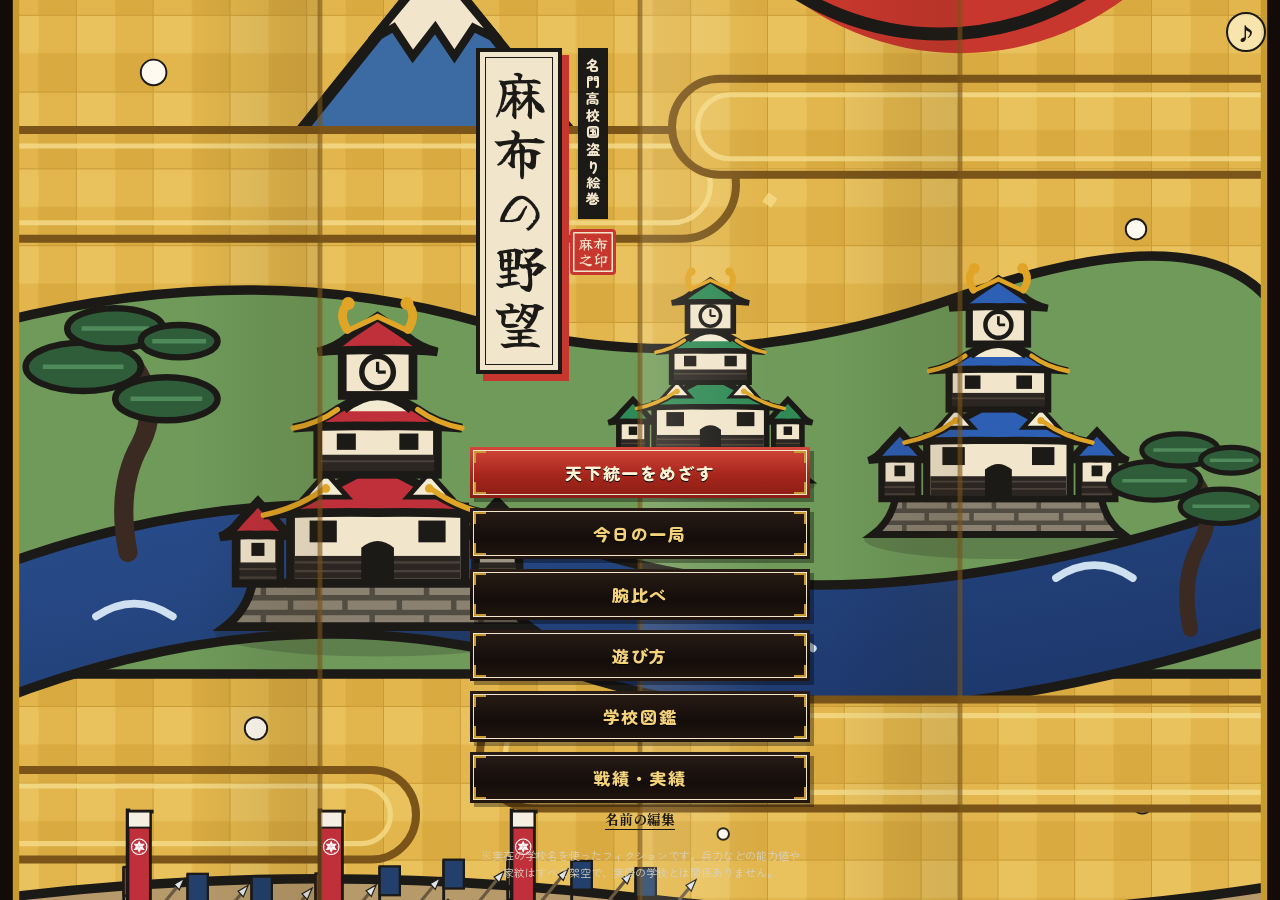
==== index.html @ 8805a3cb "城を選んだときの札を豪華に：季節の空の下に持ち主の色の天守・町並み・建てた施設・家の旗の絵、本拠・孤立・伏兵・動揺・包囲の印。兵力・防御・経済に目盛りの帯（v134） Co-Authored-By: " ====
<!DOCTYPE html>
<html lang="ja">
<head>
  <meta charset="UTF-8">
  <meta name="viewport" content="width=device-width, initial-scale=1, viewport-fit=cover, user-scalable=no">
  <title>麻布の野望</title>
  <meta name="description" content="麻布高校をはじめ、東京・全国・関西・東海・九州の名門高校を城に見立てた国盗りシミュレーション">
  <meta name="theme-color" content="#1c1a17">
  <meta property="og:title" content="麻布の野望 ― 名門高校国盗り絵巻">
  <meta property="og:description" content="東京から全国まで、名門高校を城に見立てた国盗りシミュレーション。錦絵風の武将たちと天下統一をめざす">
  <meta property="og:type" content="website">
  <meta property="og:url" content="https://ryoishiyama1-svg.github.io/azabu-no-yabou/">
  <meta property="og:image" content="https://ryoishiyama1-svg.github.io/azabu-no-yabou/icons/og.png">
  <meta name="twitter:card" content="summary_large_image">
  <meta name="apple-mobile-web-app-capable" content="yes">
  <meta name="mobile-web-app-capable" content="yes">
  <meta name="apple-mobile-web-app-status-bar-style" content="black-translucent">
  <meta name="apple-mobile-web-app-title" content="麻布の野望">
  <link rel="manifest" href="manifest.json">
  <link rel="icon" href="icons/icon-192.png" type="image/png">
  <link rel="apple-touch-icon" href="icons/icon-180.png">
  <link rel="preconnect" href="https://fonts.googleapis.com">
  <link rel="preconnect" href="https://fonts.gstatic.com" crossorigin>
  <link rel="stylesheet" href="https://fonts.googleapis.com/css2?family=Yuji+Boku&family=Yuji+Syuku&family=Zen+Maru+Gothic:wght@500;700;900&family=Shippori+Mincho+B1:wght@600;800&display=swap">
  <link rel="stylesheet" href="style.css?v=134">
</head>
<body>
  <!-- 読み込み中：筆文字が揃うまで、落款と「絵巻を広げています」 -->
  <div id="loader" class="loader" aria-live="polite"><div class="ld-seal">麻布<br>之印</div><p class="ld-text">絵巻を広げています</p><div class="ld-roll"><i></i></div></div>
  <!-- 武将の絵で使う柄（js/ukiyo.js）。家の色の亀甲柄は #ukiyo-defs に自動で足される -->
  <svg width="0" height="0" style="position:absolute" aria-hidden="true">
    <defs id="ukiyo-defs">
      <linearGradient id="bokashi" x1="0" y1="0" x2="0" y2="1">
        <stop offset="0" stop-color="#22406b"/><stop offset="0.55" stop-color="#22406b" stop-opacity="0.35"/><stop offset="1" stop-color="#22406b" stop-opacity="0"/>
      </linearGradient>
      <pattern id="seigaiha" width="30" height="15" patternUnits="userSpaceOnUse">
        <rect width="30" height="15" fill="#2d5288"/>
        <g fill="none" stroke="#f1e6cc" stroke-width="1.6"><circle cx="15" cy="15" r="13"/><circle cx="15" cy="15" r="8"/><circle cx="15" cy="15" r="3"/><circle cx="0" cy="7.5" r="13"/><circle cx="30" cy="7.5" r="13"/></g>
      </pattern>
      <pattern id="asanoha" width="40" height="46" patternUnits="userSpaceOnUse">
        <rect width="40" height="46" fill="#f3d5d6"/>
        <g stroke="#e9a3a8" stroke-width="1.4" fill="none"><path d="M20,0 L20,46 M0,11.5 L40,34.5 M40,11.5 L0,34.5 M20,23 L0,0 M20,23 L40,0 M20,23 L0,46 M20,23 L40,46"/></g>
      </pattern>
      <pattern id="ichimatsu" width="24" height="24" patternUnits="userSpaceOnUse">
        <rect width="24" height="24" fill="#d8e0c8"/><rect width="12" height="12" fill="#b8c9a4"/><rect x="12" y="12" width="12" height="12" fill="#b8c9a4"/>
      </pattern>
    </defs>
  </svg>
  <!-- タイトル -->
  <section id="title" class="screen">
    <div id="title-art"></div>
    <div class="petals" id="title-petals"></div>
    <button class="title-sound" id="title-sound" aria-label="音楽"></button>
    <div class="title-inner">
      <div class="title-crest" id="title-crest"></div>
      <div class="title-head">
        <h1 class="title-tanzaku">麻布の野望</h1>
        <div class="title-side">
          <p class="tagline">名門高校国盗り絵巻</p>
          <div class="seal">麻布<br>之印</div>
        </div>
      </div>
      <div class="title-buttons">
        <button class="btn fuda" id="btn-resume" hidden>つづきから</button>
        <button class="btn fuda red" id="btn-new">天下統一をめざす</button>
        <button class="btn fuda" id="btn-daily">今日の一局</button>
        <button class="btn fuda" id="btn-ude">腕比べ</button>
        <button class="btn fuda" id="btn-help">遊び方</button>
        <button class="btn fuda" id="btn-zukan">学校図鑑</button>
        <button class="btn fuda" id="btn-records">戦績・実績</button>
        <button class="title-sub" id="btn-names">名前の編集</button>
      </div>
      <p class="disclaimer">※実在の学校名を使ったフィクションです。兵力などの能力値や家紋はすべて架空で、実際の学校とは関係ありません。</p>
    </div>
  </section>

  <!-- ゲーム画面 -->
  <section id="game" class="screen" hidden>
    <header class="hud">
      <span id="hud-crest"></span>
      <div class="hud-date" id="hud-date"></div>
      <div class="hud-item"><span class="l">金</span><b id="hud-gold"></b></div>
      <div class="hud-item"><span class="l">城</span><b id="hud-castles"></b></div>
      <button class="icon" id="btn-sound" aria-label="効果音"></button>
      <button class="icon" id="btn-menu" aria-label="メニュー">☰</button>
    </header>

    <div class="map-area">
      <div id="mapwrap">
        <svg id="map" xmlns="http://www.w3.org/2000/svg"></svg>
      </div>
      <div class="map-sky" id="map-sky" aria-hidden="true"><i class="sky-tint"></i><i class="sky-wx"></i><i class="sky-wx2"></i><i class="sky-ink"></i><svg class="kinun top" viewBox="0 0 400 44" preserveAspectRatio="none"><defs><pattern id="kinpaku-sky" width="10" height="10" patternUnits="userSpaceOnUse"><rect width="10" height="10" fill="#e3b94e"/><rect width="5" height="5" fill="#ecc660"/><rect x="5" y="5" width="5" height="5" fill="#d9ad3f"/></pattern></defs><path d="M0,0 H400 V22 Q388,40 370,30 Q356,44 336,32 Q318,42 300,28 Q284,38 266,26 Q250,40 228,30 Q210,42 190,28 Q172,38 152,26 Q136,42 116,30 Q98,40 80,28 Q62,40 44,30 Q26,42 12,30 Q4,26 0,30Z" fill="url(#kinpaku-sky)" stroke="#5a3a10" stroke-width="1.5"/></svg><svg class="kinun bottom" viewBox="0 0 400 44" preserveAspectRatio="none"><path d="M0,44 H400 V20 Q386,4 368,14 Q352,2 334,14 Q316,4 298,16 Q280,6 262,18 Q246,4 226,14 Q208,2 190,16 Q172,6 152,18 Q134,4 116,14 Q98,4 80,16 Q62,4 44,14 Q26,2 12,14 Q4,18 0,14Z" fill="url(#kinpaku-sky)" stroke="#5a3a10" stroke-width="1.5"/></svg></div>
      <div class="petals" id="map-petals"></div>
      <div class="zoom">
        <button id="zoom-in" aria-label="拡大">＋</button>
        <button id="zoom-out" aria-label="縮小">－</button>
        <button id="zoom-home" aria-label="麻布へ">麻</button>
      </div>
      <div id="mode-banner" hidden></div>
      <div id="coach" hidden></div>
      <div id="toast" hidden></div>
    </div>

    <footer id="panel"></footer>
  </section>

  <!-- 季節の変わり目 -->
  <div id="season" hidden>
    <div class="season-inner">
      <div class="season-year" id="season-year"></div>
      <div class="season-kanji" id="season-kanji"></div>
      <div class="season-word" id="season-word"></div>
    </div>
  </div>

  <!-- 合戦 -->
  <div id="battle" hidden></div>

  <!-- 実績の知らせ -->
  <div id="ach-toast" hidden></div>

  <!-- ダイアログ（巻物） -->
  <div id="modal" class="modal" hidden>
    <div class="sheet"><div class="sheet-body" id="modal-body"></div></div>
  </div>

  <!-- 確認（はい／いいえ） -->
  <div id="confirm" class="modal confirm" hidden>
    <div class="sheet"><div class="sheet-body" id="confirm-body"></div></div>
  </div>

  <script src="js/data.js?v=134"></script>
  <script src="js/game.js?v=134"></script>
  <script src="js/events.js?v=134"></script>
  <script src="js/history.js?v=134"></script>
  <script src="js/battle.js?v=134"></script>
  <script src="js/schemes.js?v=134"></script>
  <script src="js/diplo.js?v=134"></script>
  <script src="js/debate.js?v=134"></script>
  <script src="js/taishi.js?v=134"></script>
  <script src="js/scenario.js?v=134"></script>
  <script src="js/jinkei.js?v=134"></script>
  <script src="js/sekigahara.js?v=134"></script>
  <script src="js/talk.js?v=134"></script>
  <script src="js/story.js?v=134"></script>
  <script src="js/mission.js?v=134"></script>
  <script src="js/strategy.js?v=134"></script>
  <script src="js/vassal.js?v=134"></script>
  <script src="js/gakko.js?v=134"></script>
  <script src="js/variant.js?v=134"></script>
  <script src="js/cards.js?v=134"></script>
  <script src="js/growth.js?v=134"></script>
  <script src="js/policy.js?v=134"></script>
  <script src="js/records.js?v=134"></script>
  <script src="js/saves.js?v=134"></script>
  <script src="js/art.js?v=134"></script>
  <script src="js/ukiyo.js?v=134"></script>
  <script src="js/portrait.js?v=134"></script>
  <script src="js/sound.js?v=134"></script>
  <script src="js/share.js?v=134"></script>
  <script src="js/ui.js?v=134"></script>
  <script src="js/ude.js?v=134"></script>
  <script src="js/seki-ui.js?v=134"></script>
  <script src="js/daily.js?v=134"></script>
  <script src="js/lords.js?v=134"></script>
</body>
</html>
---- style.css ----
:root {
  /* 錦絵学園の色版（design/styleguide.html） */
  --ink: #1c1a17;      /* 墨 */
  --ink-2: #2a2622;
  --lacquer: #1c1a17;
  --paper: #f1e6cc;    /* 生成り */
  --paper-2: #e6d6b0;
  --text: #1c1a17;
  --muted: #6b5a44;
  --gold: #e0a526;     /* 山吹 */
  --gold-hi: #f3d27a;
  --gold-soft: #f1dfa8;
  --red: #c8372d;      /* 朱 */
  --red-hi: #d8504a;
  --ai: #22406b;       /* 藍 */
  --wakatake: #5d8a4a; /* 若竹 */
  --sakura: #e9a3a8;   /* 桜 */
  --line: #b9a67e;
  --wood: #6b4a2c;
  --wood-dark: #4a3220;
  --brush: "Yuji Boku", "Yuji Syuku", "Hiragino Mincho ProN", "Yu Mincho", serif;
  --mincho: "Shippori Mincho B1", "Hiragino Mincho ProN", "Yu Mincho", "YuMincho", serif;
  --gothic: "Zen Maru Gothic", -apple-system, BlinkMacSystemFont, "Hiragino Sans", "Yu Gothic UI", "Meiryo", sans-serif;

  /* 和紙の質感 */
  --washi: url("data:image/svg+xml,%3Csvg xmlns='http://www.w3.org/2000/svg' width='240' height='240'%3E%3Cfilter id='n'%3E%3CfeTurbulence type='fractalNoise' baseFrequency='.8' numOctaves='3' stitchTiles='stitch'/%3E%3CfeColorMatrix values='0 0 0 0 .42 0 0 0 0 .3 0 0 0 0 .12 0 0 0 .11 0'/%3E%3C/filter%3E%3Crect width='100%25' height='100%25' filter='url(%23n)'/%3E%3C/svg%3E");
  --fiber: url("data:image/svg+xml,%3Csvg xmlns='http://www.w3.org/2000/svg' width='300' height='300'%3E%3Cfilter id='f'%3E%3CfeTurbulence type='fractalNoise' baseFrequency='.012 .09' numOctaves='2' seed='4'/%3E%3CfeColorMatrix values='0 0 0 0 .5 0 0 0 0 .38 0 0 0 0 .18 0 0 0 .16 -.03'/%3E%3C/filter%3E%3Crect width='100%25' height='100%25' filter='url(%23f)'/%3E%3C/svg%3E");
  /* 青海波 */
  --seigaiha: url("data:image/svg+xml,%3Csvg xmlns='http://www.w3.org/2000/svg' width='48' height='24'%3E%3Cg fill='%231c1e2e' stroke='%23d4a93c' stroke-opacity='.16' stroke-width='1.2'%3E%3Cg id='w'%3E%3Ccircle r='22'/%3E%3Ccircle r='16'/%3E%3Ccircle r='10'/%3E%3Ccircle r='4'/%3E%3C/g%3E%3Cuse href='%23w' x='0' y='12'/%3E%3Cuse href='%23w' x='48' y='12'/%3E%3Cuse href='%23w' x='24' y='24'/%3E%3C/g%3E%3C/svg%3E");
}

* { box-sizing: border-box; }
html, body { height: 100%; }
body {
  margin: 0;
  background: var(--seigaiha) var(--ink);
  color: var(--text);
  font-family: var(--gothic);
  font-size: 15px;
  -webkit-text-size-adjust: 100%;
  -webkit-tap-highlight-color: transparent;
  -webkit-user-select: none;
  user-select: none;
  overscroll-behavior: none;
}
button { font: inherit; color: inherit; cursor: pointer; touch-action: manipulation; }
[hidden] { display: none !important; }
.screen { height: 100vh; height: 100dvh; }
.crest { display: inline-block; vertical-align: middle; flex: none; }

/* ---------- ボタン（版ずれの札） ----------
   墨の枠に、色の版を右下へ少しずらして刷ったように見せる。押すとずれが縮む。
   --plate：色の版 / --fl：枠の線（暗い画面の上では生成りにする） */
.btn {
  --plate: var(--ai); --fl: var(--ink);
  position: relative; isolation: isolate;
  display: block; width: 100%;
  padding: 13px 10px; margin-top: 10px;
  border: 0; border-radius: 0;
  font-family: var(--gothic);
  font-size: 17px; font-weight: 900; letter-spacing: 0.1em;
  color: var(--paper);
  background: transparent;
  text-shadow: none;
}
.btn::before { content: ''; position: absolute; inset: 0; z-index: -2; background: var(--plate); transform: translate(4px, 4px); transition: transform 0.08s; }
.btn::after { content: ''; position: absolute; inset: 0; z-index: -1; border: 2.5px solid var(--fl); }
.btn.red { --plate: var(--red); }
.btn.plain { --plate: var(--paper-2); color: var(--text); }
.btn:disabled { opacity: 0.35; filter: grayscale(0.6); }
.btn:active:not(:disabled)::before { transform: translate(1px, 1px); }
/* 暗い画面の上の札は、枠を生成りにする */
#battle .btn, .duel .btn, .hud .btn, .coach .btn, .title-buttons .btn { --fl: var(--paper); }

/* ---------- タイトル ---------- */
#title { position: relative; overflow: hidden; display: flex; align-items: stretch; justify-content: center; }
#title-art, #title-art svg { position: absolute; inset: 0; width: 100%; height: 100%; }
.title-castle { animation: float 6s ease-in-out infinite; }
@keyframes float { 50% { transform: translate(290px, 554px) scale(3.2); } }
.title-inner {
  position: relative; z-index: 2;
  width: 100%; max-width: 380px;
  padding: calc(env(safe-area-inset-top) + 48px) 20px calc(env(safe-area-inset-bottom) + 18px);
  display: flex; flex-direction: column; align-items: center;
  text-align: center;
}
/* 題箋（縦書きの題）・黒帯の副題・朱の落款 */
.title-crest { display: none; }
.title-head { align-self: flex-start; display: flex; align-items: flex-start; gap: 8px; margin-left: 6px; }
.title-tanzaku {
  writing-mode: vertical-rl; font-family: var(--brush); font-weight: 400;
  font-size: 54px; line-height: 1; letter-spacing: 0.06em;
  margin: 0; padding: 16px 12px; color: var(--ink);
  background: var(--paper); border: 4px solid var(--ink);
  outline: 1.5px solid var(--ink); outline-offset: -10px;
  box-shadow: 7px 7px 0 var(--red);
  animation: title-suri 0.8s cubic-bezier(0.2, 0.9, 0.3, 1.2) both;
}
@keyframes title-suri { from { box-shadow: 22px 18px 0 rgba(200, 55, 45, 0); opacity: 0; transform: translateY(-8px); } }
.title-side { display: flex; flex-direction: column; align-items: center; gap: 10px; }
.tagline {
  writing-mode: vertical-rl; font-family: var(--gothic); font-weight: 900;
  color: var(--paper); background: var(--ink);
  padding: 10px 5px; margin: 0; letter-spacing: 0.2em; font-size: 14px;
}
.seal {
  width: 46px; height: 46px; border-radius: 4px;
  background: var(--red); color: var(--paper);
  font-family: var(--brush); font-size: 15px; line-height: 1.05;
  display: grid; place-items: center; text-align: center;
  box-shadow: inset 0 0 0 3px var(--red), inset 0 0 0 4.5px var(--paper);
}
.title-buttons { width: 100%; margin-top: auto; }
.title-sound {
  position: absolute; z-index: 3;
  top: calc(env(safe-area-inset-top) + 12px); right: 14px;
  width: 40px; height: 40px; border-radius: 50%;
  border: 2px solid var(--ink); background: rgba(255, 244, 208, 0.7);
  color: var(--ink); font-size: 18px; font-weight: 800;
}
.disclaimer { font-size: 11px; color: #d8d2c0; margin: 14px 0 0; line-height: 1.6; }

/* ---------- 舞い散るもの ---------- */
.petals { position: absolute; inset: 0; pointer-events: none; overflow: hidden; z-index: 1; }
.petals i {
  position: absolute; top: -20px;
  width: 10px; height: 8px;
  border-radius: 80% 0 80% 0;
  background: #f6b9c8;
  opacity: 0.9;
  animation: fall linear infinite;
}
.petals.s1 i { background: #7bbf6a; border-radius: 50% 0; width: 8px; height: 8px; opacity: 0.55; }   /* 夏：青葉 */
.petals.s2 i { background: #d9542b; border-radius: 30% 70% 30% 70%; width: 11px; height: 11px; } /* 秋：紅葉 */
.petals.s3 i { background: #fff; border-radius: 50%; width: 6px; height: 6px; box-shadow: 0 0 3px #fff; } /* 冬：雪 */
@keyframes fall {
  0% { transform: translate(0, 0) rotate(0); }
  50% { transform: translate(40px, 50vh) rotate(200deg); }
  100% { transform: translate(-10px, 105vh) rotate(420deg); }
}

/* ---------- ゲーム画面 ---------- */
#game { display: flex; flex-direction: column; }

.hud {
  display: flex; align-items: center; gap: 8px;
  padding: calc(env(safe-area-inset-top) + 6px) 8px 6px;
  background: linear-gradient(180deg, #2a1a1f, var(--lacquer));
  color: var(--gold-soft);
  border-bottom: 3px double var(--gold);
  box-shadow: 0 2px 6px rgba(0, 0, 0, 0.4);
  position: relative; z-index: 3;
}
.hud-date { font-family: var(--brush); font-size: 18px; color: var(--gold-hi); white-space: nowrap; }
.hud-item { display: flex; align-items: baseline; gap: 4px; white-space: nowrap; margin-left: auto; }
.hud-item + .hud-item { margin-left: 0; }
.hud .l {
  font-family: var(--mincho); font-size: 11px; font-weight: 800;
  background: var(--gold); color: var(--lacquer);
  border-radius: 50%; width: 18px; height: 18px; display: inline-grid; place-items: center;
}
.hud b { font-size: 14px; font-variant-numeric: tabular-nums; }
.hud .icon {
  width: 34px; height: 34px; flex: none;
  border: 1px solid rgba(212, 169, 60, 0.7); border-radius: 50%;
  background: rgba(0, 0, 0, 0.25); color: var(--gold-soft); font-size: 15px;
  display: grid; place-items: center; padding: 0;
}

.map-area { flex: 1; position: relative; min-height: 0; }
#mapwrap {
  position: absolute; inset: 0;
  overflow: auto;
  -webkit-overflow-scrolling: touch;
  touch-action: pan-x pan-y;
  background: var(--fiber), var(--washi), #efe2c2;
  background-attachment: local;
}
#map { display: block; }

/* 地図の風景（名所絵図：墨の輪郭、藍の水、金雲） */
#map .bay { fill: #3c6aa3; stroke: var(--ink); stroke-width: 3; }
#map .bay-waves { fill: url(#waves); }
#map .river { fill: none; stroke: var(--ink); stroke-width: 13; stroke-linecap: round; }
#map .river-hi { fill: none; stroke: #3c6aa3; stroke-width: 8; stroke-linecap: round; }
#map .mountains path { stroke: var(--ink); stroke-width: 2.5; }
#map .kasumi path { fill: url(#kinpaku); stroke: var(--ink); stroke-width: 2.5; vector-effect: non-scaling-stroke; opacity: 0.95; }
#map .map-label { font-family: var(--brush); font-weight: 400; text-anchor: middle; pointer-events: none; }
#map .map-label.region { font-size: 34px; fill: rgba(28, 26, 23, 0.22); letter-spacing: 0.25em; }
#map .map-label.sea { font-size: 28px; fill: rgba(241, 230, 204, 0.85); letter-spacing: 0.3em; }
#map .map-label.river-name { font-size: 13px; fill: var(--ink); paint-order: stroke; stroke: var(--paper); stroke-width: 3px; }

#map .cell { fill-opacity: 0.24; stroke: rgba(28, 26, 23, 0.22); stroke-width: 1.2; transition: fill 0.6s; }
#map .road { stroke: #8a6a44; stroke-width: 3; stroke-dasharray: 1 6; stroke-linecap: round; fill: none; }
#map .road.lit { stroke: var(--gold); stroke-width: 4; stroke-dasharray: none; }
#map .road.hot { stroke: var(--red); stroke-width: 4.5; stroke-dasharray: 8 6; animation: march 0.6s linear infinite; }
@keyframes march { to { stroke-dashoffset: -14; } }

/* 学園城 */
#map .castle { cursor: pointer; }
#map .castle .hit { fill: transparent; }
#map .castle .shadow { fill: rgba(28, 26, 23, 0.22); }
#map .castle .stone { fill: #8a8170; stroke: var(--ink); stroke-width: 1.6; }
#map .castle .stone-line { stroke: rgba(28, 26, 23, 0.55); stroke-width: 0.8; fill: none; }
#map .castle .wall { fill: var(--paper); stroke: var(--ink); stroke-width: 1.6; }
#map .castle .window { fill: var(--ink); }
#map .castle .clock { fill: var(--paper); stroke: var(--ink); stroke-width: 1.2; }
#map .castle .roof { fill: var(--c); stroke: var(--ink); stroke-width: 1.6; stroke-linejoin: round; }
#map .castle .shachi { fill: none; stroke: var(--gold); stroke-width: 2.4; stroke-linecap: round; }
#map .castle .shachi-dot { fill: var(--gold); }
#map .castle .plate rect { fill: var(--paper); stroke: var(--ink); stroke-width: 1.6; }
#map .castle .plate rect.bar { fill: var(--c); stroke: none; }
#map .castle .plate text {
  font-family: var(--gothic); font-weight: 900; font-size: 11.5px; fill: var(--ink);
  text-anchor: middle; dominant-baseline: central;
}
#map .castle .troops {
  font-family: var(--gothic); font-size: 11px; font-weight: 900; text-anchor: middle; fill: var(--ink);
  paint-order: stroke; stroke: var(--paper); stroke-width: 3px;
  font-variant-numeric: tabular-nums;
}
#map .castle .keep { transition: transform 0.2s; }
#map .castle.acted .keep, #map .castle.acted .plate { opacity: 0.5; }
#map .castle.acted .plate::after { content: ''; }
#map .castle .ring { fill: none; stroke: none; }
#map .castle .ring.sel { stroke: var(--gold); stroke-width: 3.5; stroke-dasharray: 6 4; animation: spin 4s linear infinite; }
#map .castle .ring.target { stroke: var(--red); stroke-width: 4; animation: pulse 0.9s ease-in-out infinite; }
#map .castle .ring.friend { stroke: var(--wakatake); stroke-width: 4; animation: pulse 0.9s ease-in-out infinite; }
#map .castle.selected .keep { transform: translateY(-4px) scale(1.12); }
#map .castle .done { font-size: 11px; fill: #fff; font-weight: 800; text-anchor: middle; dominant-baseline: central; }
#map .castle .done-bg { fill: #6d6252; }
@keyframes spin { to { stroke-dashoffset: -40; } }
@keyframes pulse { 50% { opacity: 0.25; } }

.zoom {
  position: absolute; right: 10px; top: 10px; z-index: 2;
  display: flex; flex-direction: column; gap: 8px;
}
.zoom button {
  width: 40px; height: 40px;
  border-radius: 50%;
  border: 2px solid var(--gold);
  background: var(--washi), #f7efda;
  font-size: 18px; font-weight: 800; color: var(--text);
  box-shadow: 0 2px 5px rgba(0, 0, 0, 0.3);
}
#zoom-home { font-family: var(--mincho); color: #fff; background: var(--red); }

#mode-banner {
  position: absolute; left: 10px; right: 60px; top: 10px; z-index: 2;
  background: linear-gradient(180deg, var(--red-hi), var(--red));
  color: #fff;
  border: 2px solid var(--gold);
  border-radius: 8px; padding: 8px 10px;
  font-family: var(--mincho); font-size: 14px; font-weight: 800;
  display: flex; justify-content: space-between; align-items: center; gap: 8px;
  box-shadow: 0 3px 8px rgba(0, 0, 0, 0.35);
  animation: drop 0.25s ease-out;
}
@keyframes drop { from { transform: translateY(-12px); opacity: 0; } }
#mode-banner button { background: #fff; color: var(--red); border: none; border-radius: 4px; padding: 4px 10px; font-weight: 800; }

/* ---------- 下パネル ---------- */
#panel {
  position: relative; z-index: 3;
  background: var(--washi), linear-gradient(180deg, #f8f1de, var(--paper));
  border-top: 3px double var(--gold);
  box-shadow: 0 -3px 8px rgba(0, 0, 0, 0.25);
  padding: 10px 12px calc(env(safe-area-inset-bottom) + 10px);
  max-height: 48vh;
  overflow-y: auto;
}
.p-head { display: flex; align-items: center; gap: 8px; }
.p-head h2 { font-family: var(--brush); font-weight: 400; font-size: 24px; margin: 0; line-height: 1.2; }
.p-sub { color: var(--muted); font-size: 12px; margin-left: auto; white-space: nowrap; font-family: var(--mincho); }
.chip {
  display: inline-flex; align-items: center; gap: 4px;
  font-size: 12px; font-weight: 700; color: #fff;
  background: var(--c); border-radius: 999px; padding: 1px 8px 1px 2px; white-space: nowrap;
}
.stats { display: grid; grid-template-columns: repeat(3, 1fr); gap: 6px; margin: 8px 0; }
.stat {
  text-align: center; padding: 3px 4px 4px;
  background: linear-gradient(180deg, #fffaf0, #efe3c4);
  border: 1px solid var(--line); border-radius: 4px;
  box-shadow: inset 0 0 0 2px #fffaf0;
}
.stat .n { display: block; font-size: 18px; font-weight: 800; font-variant-numeric: tabular-nums; }
.stat .l { font-size: 11px; color: var(--muted); font-family: var(--mincho); }
.cmds { display: grid; grid-template-columns: repeat(3, 1fr); gap: 7px; }
.cmds .btn { margin: 0; padding: 7px 4px 8px; font-size: 15px; line-height: 1.2; letter-spacing: 0.02em; }
.cmds .btn small { display: block; font-size: 10.5px; font-weight: 600; opacity: 0.9; font-family: var(--gothic); letter-spacing: 0; }
.cmds .btn .k {
  display: inline-grid; place-items: center;
  width: 22px; height: 22px; margin-right: 3px;
  border-radius: 50%; border: 1.5px solid currentColor;
  font-size: 12px; vertical-align: 1px;
}
.cmds .wide { grid-column: span 3; }
.hint { color: var(--muted); font-size: 13px; margin: 2px 0 8px; }
.council h2 { font-family: var(--brush); font-weight: 400; font-size: 22px; margin: 0 0 4px; }
.clan-list { display: flex; flex-wrap: wrap; gap: 6px; margin: 6px 0 4px; }
.end-btn { font-size: 19px; padding: 14px; }

/* ---------- 題箋の窓（見本帳の決まりごと：墨の太枠＋内側の細枠、藍の版ずれ） ---------- */
.modal {
  position: fixed; inset: 0; z-index: 30;
  background: rgba(28, 26, 23, 0.62);
  display: flex; align-items: center; justify-content: center;
  padding: 20px 16px;
}
.sheet {
  position: relative;
  width: 100%; max-width: 400px;
  padding: 0 6px 6px 0;
}
.sheet-body {
  position: relative;
  max-height: 80vh; overflow-y: auto;
  background: var(--fiber), var(--washi), var(--paper);
  border: 4px solid var(--ink);
  outline: 1.5px solid var(--ink); outline-offset: -9px;
  padding: 20px 18px;
  box-shadow: 7px 7px 0 var(--ai);
  animation: suri 0.45s cubic-bezier(0.2, 0.9, 0.3, 1.2) both;
}
/* 刷り上がり：色の版がずれた所から輪郭へ重なる */
@keyframes suri { from { box-shadow: 22px 18px 0 rgba(34, 64, 107, 0); opacity: 0; transform: translateY(6px); } }
.sheet h2 { font-family: var(--brush); font-weight: 400; margin: 0 0 12px; font-size: 30px; text-align: center; letter-spacing: 0.08em; }
.sheet h3 {
  font-family: var(--brush); font-weight: 400; font-size: 18px; margin: 16px 0 6px;
  border-left: 8px solid var(--red); padding-left: 8px;
}
.sheet p, .sheet li { line-height: 1.7; }
.sheet ul { padding-left: 20px; margin: 4px 0; }

.src-list { display: flex; flex-direction: column; gap: 6px; }
.src-list button {
  display: flex; justify-content: space-between;
  padding: 10px 12px; border-radius: 6px;
  border: 2px solid var(--line); background: #fffaf0; text-align: left;
}
.src-list button.on { border-color: var(--red); background: #fbe5e2; font-weight: 700; }
.slider-row { display: flex; align-items: center; gap: 8px; margin: 8px 0; }
.slider-row input { flex: 1; accent-color: var(--red); height: 28px; }
.slider-row b { min-width: 72px; text-align: right; font-size: 20px; font-variant-numeric: tabular-nums; }
.odds { text-align: center; font-family: var(--brush); font-size: 26px; margin: 4px 0; }

.log { list-style: none; padding: 0 !important; }
.log li { border-bottom: 1px dashed var(--line); padding: 7px 0; }

/* ---------- 季節の変わり目 ---------- */
#season {
  position: fixed; inset: 0; z-index: 40;
  display: grid; place-items: center;
  animation: season 1.9s ease-in-out forwards;
  pointer-events: none;
}
#season.s0 { background: radial-gradient(circle, #fbe3ea, #e79bb0); }
#season.s1 { background: radial-gradient(circle, #e3f3d6, #6aa85c); }
#season.s2 { background: radial-gradient(circle, #fbe3c8, #c8572b); }
#season.s3 { background: radial-gradient(circle, #ffffff, #9fb8cf); }
.season-inner { text-align: center; color: var(--ink); }
.season-year { font-family: var(--mincho); font-weight: 800; font-size: 22px; letter-spacing: 0.3em; }
.season-kanji { font-family: var(--brush); font-size: 150px; line-height: 1.1; animation: brush 1.9s ease-out; }
.season-word { font-family: var(--mincho); font-weight: 800; font-size: 16px; letter-spacing: 0.4em; }
@keyframes season { 0% { opacity: 0; } 18% { opacity: 1; } 78% { opacity: 1; } 100% { opacity: 0; } }
@keyframes brush { 0% { transform: scale(1.4); filter: blur(6px); opacity: 0; } 30% { transform: none; filter: none; opacity: 1; } }

/* ---------- 合戦 ---------- */
#battle {
  position: fixed; inset: -12px; z-index: 35;
  display: flex; flex-direction: column;
  padding: calc(env(safe-area-inset-top) + 28px) 28px calc(env(safe-area-inset-bottom) + 28px);
  color: #fdf3dc;
  background:
    radial-gradient(ellipse at 50% 110%, rgba(200, 70, 30, 0.55), transparent 60%),
    linear-gradient(180deg, #151421 0%, #2b1d2a 55%, #4a2a22 100%);
  overflow: hidden;
}
#battle.shake { animation: shake 0.35s; }
@keyframes shake {
  20% { transform: translate(-6px, 3px); } 40% { transform: translate(5px, -4px); }
  60% { transform: translate(-4px, -2px); } 80% { transform: translate(3px, 3px); }
}
.b-head { text-align: center; }
.b-head .b-title { font-family: var(--brush); font-size: 38px; color: var(--gold-hi); letter-spacing: 0.2em; }
.b-head .b-sub { font-family: var(--mincho); font-weight: 800; font-size: 14px; opacity: 0.85; }
.b-field {
  flex: 1; position: relative;
  display: flex; align-items: flex-end; justify-content: space-between;
  padding: 0 4px 10px;
  min-height: 220px;
}
.b-field::after {
  content: ''; position: absolute; left: -20px; right: -20px; bottom: 0; height: 30px;
  background: linear-gradient(180deg, transparent, rgba(0, 0, 0, 0.5));
}
.army { display: flex; align-items: flex-end; gap: 6px; transition: transform 0.18s ease-out; position: relative; z-index: 1; }
.army.left.lunge { transform: translateX(26px); }
.army.right.lunge { transform: translateX(-26px); }
.army.fallen { opacity: 0.2; transform: translateY(20px) rotate(-6deg); transition: all 0.8s; }
.nobori {
  position: relative;
  width: 34px; height: 150px;
  background: linear-gradient(90deg, rgba(0, 0, 0, 0.2), transparent 30%, transparent 70%, rgba(0, 0, 0, 0.2)), var(--c);
  border-top: 5px solid #3a200c;
  display: flex; flex-direction: column; align-items: center; padding-top: 6px; gap: 6px;
  animation: sway 2.4s ease-in-out infinite;
  transform-origin: top center;
  box-shadow: 0 4px 10px rgba(0, 0, 0, 0.5);
}
.nobori::before {
  content: ''; position: absolute; right: -4px; top: -5px; bottom: -40px; width: 4px;
  background: #3a200c;
}
.nobori span {
  writing-mode: vertical-rl;
  font-family: var(--brush); font-size: 22px; color: #fff; line-height: 1;
}
.nobori:nth-child(2) { height: 128px; animation-delay: -0.8s; }
.nobori:nth-child(3) { height: 110px; animation-delay: -1.5s; }
@keyframes sway { 50% { transform: skewY(2.5deg); } }
.b-castle svg { width: 110px; height: 110px; overflow: visible; }
.b-castle .shadow { fill: rgba(0, 0, 0, 0.4); }
.b-castle .stone { fill: #6e685e; stroke: #3a352e; }
.b-castle .stone-line { stroke: #4a453c; stroke-width: 0.7; fill: none; }
.b-castle .wall { fill: #e9e2cf; stroke: #3a352e; stroke-width: 0.8; }
.b-castle .window { fill: #2a241c; }
.b-castle .roof { fill: var(--c); stroke: rgba(0, 0, 0, 0.5); }
.army.fallen .b-castle .roof { fill: #555; }

.spark {
  position: absolute; left: 50%; bottom: 60px; width: 10px; height: 10px; margin-left: -5px;
  border-radius: 50%; opacity: 0; z-index: 2;
}
.spark.go { animation: spark 0.45s ease-out; }
@keyframes spark {
  0% { opacity: 1; box-shadow: 0 0 0 0 #fff6c0, 0 0 0 0 #ffb347; background: #fff; }
  100% { opacity: 0; box-shadow: 0 0 40px 30px rgba(255, 246, 192, 0), 0 0 80px 60px rgba(255, 140, 50, 0); background: #ffb347; }
}
.b-bars { display: grid; grid-template-columns: 1fr 1fr; gap: 14px; margin-top: 8px; }
.b-side .who { display: flex; align-items: center; gap: 6px; font-family: var(--mincho); font-weight: 800; font-size: 15px; }
.b-side.right .who { justify-content: flex-end; }
.bar { height: 14px; background: rgba(255, 255, 255, 0.12); border-radius: 2px; overflow: hidden; margin: 6px 0 2px; }
.bar i { display: block; height: 100%; transition: width 0.45s ease; background: var(--c); box-shadow: inset 0 -3px 0 rgba(0, 0, 0, 0.25); }
.b-side.right .bar i { margin-left: auto; }
.b-side .num { font-size: 24px; font-weight: 800; font-variant-numeric: tabular-nums; }
.b-side.right { text-align: right; }
.b-round { text-align: center; font-family: var(--brush); font-size: 22px; min-height: 30px; margin: 8px 0 0; color: var(--gold-hi); }
.b-msg { text-align: center; font-size: 14px; min-height: 22px; opacity: 0.9; }
.stamp {
  position: absolute; left: 50%; top: 42%;
  width: 150px; height: 150px; margin: -75px 0 0 -75px;
  border: 7px solid currentColor; border-radius: 12px;
  display: grid; place-items: center;
  font-family: var(--brush); font-size: 62px; line-height: 1;
  opacity: 0; z-index: 5; pointer-events: none;
  background: rgba(253, 243, 220, 0.9);
}
.stamp.win { color: var(--red); }
.stamp.lose { color: #33406e; }
.stamp.go { animation: b-stamp 0.5s cubic-bezier(0.2, 1.6, 0.4, 1) forwards; }
@keyframes b-stamp {
  0% { opacity: 0; transform: scale(2.6) rotate(-20deg); }
  100% { opacity: 1; transform: scale(1) rotate(-10deg); }
}
#battle .btn { flex: none; }

/* ---------- 武将 ---------- */
.portrait { border-radius: 50%; flex: none; border: 2px solid rgba(90, 60, 20, 0.35); background: #fbf5e4; }
.glist { display: flex; gap: 6px; overflow-x: auto; padding: 2px 0 6px; margin-bottom: 6px; -webkit-overflow-scrolling: touch; }
.glist .hint { margin: 4px 0; }
.glist.pick, .glist.roster { flex-direction: column; overflow: visible; }
.gcard {
  position: relative;
  display: flex; align-items: center; gap: 6px;
  flex: none; min-width: 190px;
  padding: 5px 8px 5px 5px;
  background: linear-gradient(180deg, #fffaf0, #f1e6ca);
  border: 1px solid var(--line); border-radius: 8px;
  cursor: pointer;
}
.gcard.acted { opacity: 0.45; }
.gcard .gi { min-width: 0; }
.gcard .gn { font-family: var(--mincho); font-weight: 800; font-size: 14px; white-space: nowrap; }
.gcard .gt { font-size: 11px; color: var(--muted); white-space: nowrap; }
.gcard .gs { font-size: 11px; font-variant-numeric: tabular-nums; white-space: nowrap; }
.gcard .check { margin-left: auto; color: var(--red); font-size: 20px; font-weight: 800; }
.gcard .where {
  margin-left: auto; font-family: var(--mincho); font-weight: 800; font-size: 13px;
  background: var(--paper-2); border-radius: 4px; padding: 2px 6px;
}
.glist.pick .gcard:has(.check) { border: 2px solid var(--red); background: #fbe5e2; }
.skill {
  display: inline-block; font-size: 10.5px; font-weight: 800; color: #fff;
  background: #7a5a1e; border-radius: 3px; padding: 0 4px; vertical-align: 1px;
}
.lord {
  font-size: 10px; font-weight: 800; color: var(--red); border: 1px solid var(--red);
  border-radius: 3px; padding: 0 3px; margin-left: 4px; vertical-align: 2px;
}
.gdetail { text-align: center; }
.gdetail h2 { margin: 6px 0 0; }
.gdetail .news { font-family: var(--brush); color: var(--red); font-size: 20px; margin: 0 0 6px; letter-spacing: 0.3em; }
.gstats { display: grid; gap: 5px; margin: 10px 0; text-align: left; }
.gstats div { display: grid; grid-template-columns: 3em 1fr 2.2em; align-items: center; gap: 6px; }
.gstats span { font-family: var(--mincho); font-weight: 800; font-size: 13px; }
.gstats i { display: block; height: 9px; border-radius: 5px; background: linear-gradient(90deg, var(--gold), var(--red)); }
.gstats b { text-align: right; font-variant-numeric: tabular-nums; }

/* 委任スイッチ */
.switch { margin-left: auto; display: inline-flex; align-items: center; gap: 4px; cursor: pointer; }
.switch input { position: absolute; opacity: 0; pointer-events: none; }
.switch span {
  font-family: var(--mincho); font-weight: 800; font-size: 13px;
  padding: 4px 10px 4px 26px; border-radius: 999px; position: relative;
  background: var(--paper-2); border: 1px solid var(--line); color: var(--muted);
}
.switch span::before {
  content: ''; position: absolute; left: 4px; top: 50%; width: 16px; height: 16px; margin-top: -8px;
  border-radius: 50%; background: #fff; border: 1px solid var(--line);
}
.switch input:checked + span { background: #2f6b3f; color: #fff; border-color: #1f4a2a; }
.switch input:checked + span::before { background: var(--gold-hi); }

/* 地図の印 */
#map .castle .gbadge circle { fill: #2f6b3f; stroke: #fff; stroke-width: 1.5; }
#map .castle .gbadge.none-left circle { fill: #8a8070; }
#map .castle .gbadge text { fill: #fff; font-size: 10px; font-weight: 800; text-anchor: middle; dominant-baseline: central; }
#map .castle .deleg { display: none; }
#map .castle.delegated .deleg { display: inline; }
#map .castle .deleg circle { fill: #2f6b3f; stroke: #fff; stroke-width: 1.2; }
#map .castle .deleg text { fill: #fff; font-size: 9px; font-weight: 800; text-anchor: middle; dominant-baseline: central; font-family: var(--mincho); }

.bulk { display: grid; grid-template-columns: 1fr 1fr; gap: 8px; }
.bulk .btn { font-size: 15px; padding: 10px; margin-top: 4px; }

/* 旗揚げ */
.name-input {
  width: 100%; font: inherit; font-family: var(--mincho); font-weight: 800; font-size: 20px;
  padding: 10px 12px; border: 2px solid var(--line); border-radius: 6px; background: #fffaf0;
  -webkit-user-select: text; user-select: text;
}
.diff-list { display: grid; gap: 6px; }
.diff-list button {
  text-align: left; padding: 10px 12px; border-radius: 6px;
  border: 2px solid var(--line); background: #fffaf0;
}
.diff-list button b { font-family: var(--mincho); font-size: 17px; margin-right: 8px; }
.diff-list button small { color: var(--muted); }
.diff-list button.on { border-color: var(--red); background: #fbe5e2; }
.total { text-align: center; margin: 10px 0 0; }
.total b { font-size: 20px; }

/* 知らせ */
#toast {
  position: absolute; left: 12px; right: 12px; bottom: 10px;
  display: flex; align-items: center; gap: 8px;
  background: rgba(35, 16, 22, 0.92); color: #fdf3dc;
  border: 1px solid var(--gold); border-radius: 10px;
  padding: 8px 12px; font-size: 14px; line-height: 1.45;
  z-index: 4; pointer-events: none;
}
#toast.show { animation: toast 2.6s ease-out forwards; }
#toast b { color: var(--gold-hi); }
@keyframes toast { 0% { opacity: 0; transform: translateY(8px); } 10%, 85% { opacity: 1; transform: none; } 100% { opacity: 0; } }

/* 合戦の武将 */
.b-gen { display: flex; align-items: center; gap: 6px; min-height: 44px; }
.b-side.right .b-gen { justify-content: flex-end; }
.b-gen b { display: block; font-family: var(--mincho); font-size: 14px; white-space: nowrap; }
.b-gen small { font-size: 11px; opacity: 0.8; }
.b-msg { white-space: pre-line; }

/* ---------- イベント ---------- */
.event { text-align: center; }
.event .ev-icon {
  width: 84px; height: 84px; margin: 0 auto 6px;
  display: grid; place-items: center;
  font-family: var(--brush); font-size: 54px; line-height: 1;
  color: var(--red); border: 4px solid var(--red); border-radius: 10px;
  transform: rotate(-6deg);
  background: rgba(255, 255, 255, 0.4);
  animation: stamp 0.45s cubic-bezier(0.2, 1.6, 0.4, 1);
}
.event p { text-align: left; }
.event .glist { justify-content: center; }
.btn small.sub { display: block; font-size: 11px; font-weight: 600; font-family: var(--gothic); opacity: 0.85; letter-spacing: 0; }

/* ---------- 外交 ---------- */
.diplo-row {
  border: 1px solid var(--line); border-radius: 8px;
  padding: 8px; margin: 8px 0;
  background: linear-gradient(180deg, #fffaf0, #f1e6ca);
}
.dr-head { display: flex; align-items: center; gap: 8px; font-size: 13px; font-weight: 700; }
.friend { display: grid; grid-template-columns: auto 1fr 2em; align-items: center; gap: 6px; margin: 6px 0; font-size: 12px; }
.friend i { display: block; height: 8px; border-radius: 4px; background: var(--paper-2); overflow: hidden; }
.friend i b { display: block; height: 100%; background: linear-gradient(90deg, #d9a0a0, #3f8f55); }
.friend em { font-style: normal; font-weight: 800; text-align: right; }
.dr-btns { display: grid; grid-template-columns: repeat(auto-fit, minmax(64px, 1fr)); gap: 6px; }
.dr-btns .btn { margin: 0; padding: 7px 4px; font-size: 14px; line-height: 1.2; }
.dr-btns .btn small { display: block; font-size: 10.5px; font-family: var(--gothic); font-weight: 600; letter-spacing: 0; }
.persona { margin: 4px 0 2px; font-size: 12px; line-height: 1.5; }
.persona b { font-family: var(--mincho); color: var(--red); margin-right: 6px; }
.persona.rel { color: #2f6b3f; font-weight: 700; }
.diplo-row.sister { border-color: #e89aac; background: linear-gradient(180deg, #fff6f8, #f6e3e6); }
.diplo-log { list-style: none; margin: 6px 0 10px; padding: 0; font-size: 13px; line-height: 1.5; }
.diplo-log li { display: flex; gap: 6px; padding: 4px 2px; border-bottom: 1px dotted var(--line); }
.diplo-log li span { flex: none; width: 1.4em; text-align: center; }
.diplo-log .dl-date { display: block; border: 0; margin-top: 8px; padding: 2px 8px; font-family: var(--mincho); font-weight: 800; font-size: 12px; color: var(--paper); background: var(--wood); border-radius: 4px; }
.diplo-log .dl-good { color: #2f6b3f; font-weight: 700; }
.diplo-log .dl-bad { color: var(--red); font-weight: 700; }
.diplo-log .dl-ai { color: var(--muted); }

/* 使者の出どころ */
.ev-origin { display: flex; align-items: center; gap: 8px; margin: 0 0 8px; padding: 6px 8px; border-radius: 8px; background: linear-gradient(180deg, #fffaf0, #efe2c2); border: 1px solid var(--line); }
.ev-origin .crest { flex: none; }
.eo-text { flex: 1; min-width: 0; line-height: 1.35; }
.eo-text b { display: block; font-family: var(--mincho); font-size: 15px; }
.eo-text small { display: block; font-size: 11px; color: var(--muted); }
.eo-map { flex: none; width: 112px; height: 84px; border-radius: 6px; border: 1px solid var(--line); }

/* 会談 */
.meeting { margin: -4px -4px 0; }
.mt-place { text-align: center; font-family: var(--mincho); font-weight: 800; font-size: 13px; color: var(--muted); margin: 0 0 6px; letter-spacing: 0.1em; }
.mt-stage { position: relative; aspect-ratio: 2 / 1; border-radius: 8px; overflow: hidden; border: 2px solid var(--wood); box-shadow: inset 0 0 20px rgba(0, 0, 0, 0.25); }
.mt-room { position: absolute; inset: 0; width: 100%; height: 100%; }
.mt-p { position: absolute; bottom: 4%; width: 28%; text-align: center; animation: mt-in 0.5s ease-out both; }
.mt-p.left { left: 3%; }
.mt-p.right { right: 3%; animation-delay: 0.15s; }
.mt-p .portrait { width: 100%; height: auto; border-radius: 50%; border: 2px solid var(--gold); box-shadow: 0 3px 8px rgba(0, 0, 0, 0.35); background: #fff; }
.mt-p span { display: block; margin-top: 2px; font-family: var(--mincho); font-weight: 800; font-size: 11.5px; line-height: 1.2; color: #fff; text-shadow: 0 1px 3px #000, 0 0 2px #000; }
.mt-p small { display: block; font-size: 9.5px; font-weight: 600; opacity: 0.9; }
@keyframes mt-in { from { opacity: 0; transform: translateY(10px); } }
.mt-stamp {
  position: absolute; left: 50%; top: 42%; transform: translate(-50%, -50%) rotate(-12deg);
  font-family: var(--brush); font-size: 40px; padding: 2px 14px; border: 4px double currentColor; border-radius: 6px;
  background: rgba(255, 250, 235, 0.85); animation: stamp 0.35s cubic-bezier(0.2, 1.6, 0.4, 1) both;
}
.mt-stamp.deal { color: var(--red); }
.mt-stamp.fail { color: #333; }
@keyframes stamp { from { transform: translate(-50%, -50%) rotate(-12deg) scale(2.4); opacity: 0; } }
.mt-delta { position: absolute; right: 12%; top: 8%; font-weight: 900; font-size: 20px; text-shadow: 0 1px 3px #fff; animation: mt-up 1.4s ease-out both; }
.mt-delta.up { color: #2f7a44; }
.mt-delta.down { color: var(--red); }
@keyframes mt-up { from { transform: translateY(8px); opacity: 0; } 30% { opacity: 1; } to { transform: translateY(-10px); opacity: 0; } }
.mt-say { margin: 8px 0 4px; padding: 8px 10px; border-radius: 8px; background: #fffdf5; border: 1px solid var(--line); font-size: 14px; line-height: 1.6; animation: mt-in 0.3s ease-out both; }
.mt-say p { margin: 0; }
.mt-say b { font-family: var(--mincho); color: var(--red); margin-right: 4px; }
.mt-say .mt-envoy { color: var(--muted); font-size: 12.5px; margin-bottom: 3px; }
.mt-gauge { display: grid; grid-template-columns: auto 1fr 4.5em; align-items: center; gap: 6px; font-size: 12.5px; font-weight: 700; margin: 6px 0; }
.mt-gauge i { display: block; height: 10px; border-radius: 5px; background: var(--paper-2); overflow: hidden; border: 1px solid var(--line); }
.mt-gauge i b { display: block; height: 100%; background: linear-gradient(90deg, #b8262f, #d4a93c 50%, #3f8f55); background-size: 300px 100%; transition: width 0.6s; }
.mt-gauge em { font-style: normal; font-family: var(--mincho); text-align: right; }
.mt-hint { font-size: 12px; background: #f3e9cd; border-left: 3px solid var(--gold); padding: 4px 8px; margin: 4px 0; }
.mt-q { font-family: var(--mincho); font-weight: 800; margin: 8px 0 4px; }
.mt-q small { margin-left: 8px; font-size: 11px; color: var(--muted); font-family: var(--gothic); }
.mt-choices { display: grid; grid-template-columns: repeat(auto-fit, minmax(140px, 1fr)); gap: 6px; }
.mt-choices .btn { margin: 0; padding: 8px 6px; font-size: 14.5px; line-height: 1.25; }
.mt-choices .btn small, #mt-leave small { display: block; font-size: 10.5px; font-family: var(--gothic); font-weight: 600; letter-spacing: 0; opacity: 0.9; }

.warn { background: #3a1216; color: #ffd9c8; border-radius: 6px; padding: 6px 10px; font-size: 13px; font-weight: 700; }
.result { background: #fff3cf; border: 1px solid var(--gold); border-radius: 6px; padding: 6px 10px; font-weight: 700; text-align: center; }
.bulk { grid-template-columns: 1fr 1fr 1fr; }

/* ---------- シナリオ選択 ---------- */
.diff-list .lv {
  display: inline-block; font-size: 11px; font-weight: 800; color: #fff; background: var(--red);
  border-radius: 3px; padding: 0 5px; margin-right: 6px; vertical-align: 2px;
}
.check-row { display: flex; align-items: center; gap: 8px; margin: 14px 0 4px; font-weight: 700; font-size: 14px; }
.check-row input { width: 20px; height: 20px; accent-color: var(--red); }

/* ---------- 軍師 ---------- */
#coach {
  position: absolute; left: 10px; right: 10px; bottom: 10px; z-index: 3;
  display: flex; gap: 8px; align-items: flex-start;
  background: var(--washi), linear-gradient(180deg, #fffaf0, #f4e8c8);
  border: 2px solid var(--gold); border-radius: 10px;
  padding: 8px 10px;
  box-shadow: 0 4px 12px rgba(0, 0, 0, 0.35);
  animation: drop 0.3s ease-out;
}
#coach .ct { min-width: 0; flex: 1; }
#coach .ct > b { font-family: var(--mincho); color: var(--red); font-size: 13px; }
#coach p { margin: 2px 0 6px; font-size: 13.5px; line-height: 1.55; }
#coach .cb { display: flex; gap: 6px; justify-content: flex-end; }
#coach .cb button {
  border: 1px solid var(--line); background: #fff; border-radius: 6px;
  padding: 4px 10px; font-size: 12px; color: var(--muted);
}
#coach .cb button.go { background: var(--red); border-color: var(--red); color: #fff; font-weight: 800; font-size: 13px; }
.tut-hint {
  display: flex; gap: 8px; align-items: center;
  background: #fff3cf; border: 1px solid var(--gold); border-radius: 8px;
  padding: 6px 8px; font-size: 13px; margin: 6px 0;
}

.glabel { margin: 2px 0 4px; font-size: 12px; font-weight: 700; color: var(--muted); display: flex; justify-content: space-between; }
.scroll-hint { color: var(--red); }
@media (orientation: landscape) and (min-width: 640px), (min-width: 1000px) { .scroll-hint { display: none; } }

/* ---------- 忠誠・褒美 ---------- */
.loyal {
  font-size: 10px; font-weight: 800; margin-left: 5px; padding: 0 4px; border-radius: 3px; vertical-align: 2px;
  background: #e9dcbc; color: #6b5a3a;
}
.loyal.high { background: #dcebd8; color: #2f6b3f; }
.loyal.low { background: #fbe0c8; color: #a0521c; }
.loyal.danger { background: var(--red); color: #fff; animation: pulse 1.2s ease-in-out infinite; }
.cmds .wide2 { grid-column: span 2; }
.rw-btn {
  margin-left: auto; flex: none;
  background: var(--red); color: #fff; border: none; border-radius: 6px;
  padding: 6px 10px; font-weight: 800; font-size: 13px;
}
.rw-done { margin-left: auto; font-size: 12px; color: var(--muted); }
.loyal-warn { display: block; width: 100%; text-align: left; border: none; margin: 0 0 6px; cursor: pointer; }
.gstats i.loyal-bar { background: linear-gradient(90deg, #7fb070, #2f8a55); }
.gstats i.loyal-bar.low { background: linear-gradient(90deg, #e0603a, #b8262f); }

/* ---------- 特色・施設 ---------- */
.facline { margin: -2px 0 6px; font-size: 12px; display: flex; flex-wrap: wrap; align-items: center; gap: 4px; }
.facline .trait { font-weight: 800; color: #fff; border-radius: 3px; padding: 0 6px; font-family: var(--mincho); }
.trait.t-sports { background: #b8562f; }
.trait.t-academic { background: #2d5fb4; }
.trait.t-arts { background: #9a3f8a; }
.trait.t-traditional { background: #6b5a3a; }
.facline .fac { font-weight: 800; background: #fff3cf; border: 1px solid var(--gold); border-radius: 3px; padding: 0 5px; }
.facline .facnote { color: var(--muted); font-size: 11px; width: 100%; }
#map .castle .facmark {
  font-family: var(--mincho); font-weight: 800; font-size: 10px; text-anchor: middle; fill: #7a4a10;
  paint-order: stroke; stroke: #fff4d0; stroke-width: 3px;
}

/* ---------- 計略 ---------- */
.scheme-list { display: grid; gap: 8px; }
.scheme-row {
  display: grid; grid-template-columns: 1fr auto; gap: 2px 8px; text-align: left;
  padding: 10px 12px; border-radius: 8px;
  border: 2px solid var(--line); background: linear-gradient(180deg, #fffaf0, #f1e6ca);
}
.scheme-row b { font-family: var(--mincho); font-size: 17px; }
.scheme-row .cost { font-weight: 800; color: var(--red); align-self: center; }
.scheme-row small { grid-column: 1 / -1; font-size: 12px; }
.scheme-row em { grid-column: 1 / -1; font-style: normal; font-size: 11.5px; color: var(--muted); }
.scheme-row:disabled { opacity: 0.45; }
.scheme-row:not(:disabled):active { border-color: var(--red); }
.lure-p { margin-left: auto; text-align: right; line-height: 1.1; }
.lure-p small { display: block; font-size: 11px; color: var(--muted); }
.lure-p b { font-size: 18px; color: var(--red); }

/* ---------- 学年・家訓 ---------- */
.grade {
  display: inline-block; font-size: 10px; font-weight: 800; color: #fff;
  border-radius: 3px; padding: 0 4px; margin-right: 4px; vertical-align: 1px;
  background: #5b8a4a;
}
.grade.g2 { background: #3d6ea8; }
.grade.g3 { background: #b8262f; }
.kakun { margin: 0 0 4px; font-family: var(--mincho); font-weight: 800; font-size: 13px; }
.kakun small { display: block; font-family: var(--gothic); font-weight: 600; color: var(--muted); font-size: 11.5px; }
.dbg { color: #fff; background: #555; border-radius: 3px; padding: 0 4px; font-size: 10px; }

/* ---------- 家えらび ---------- */
.clan-pick { display: grid; grid-template-columns: repeat(3, 1fr); gap: 6px; }
.clan-pick button {
  display: flex; flex-direction: column; align-items: center; gap: 2px;
  padding: 8px 4px; border-radius: 8px;
  border: 2px solid var(--line); background: #fffaf0;
}
.clan-pick button b { font-family: var(--mincho); font-size: 15px; }
.clan-pick button small { font-size: 10.5px; color: var(--gold); letter-spacing: -0.05em; }
.clan-pick button.on { border-color: var(--red); background: #fbe5e2; }
.clan-pick button:disabled { opacity: 0.5; filter: grayscale(1); }
.clan-pick button:disabled small { color: var(--muted); }

/* ---------- 作戦 ---------- */
.tactics { display: grid; grid-template-columns: repeat(4, 1fr); gap: 5px; }
.tactics button {
  padding: 7px 2px; border-radius: 6px; line-height: 1.25;
  border: 2px solid var(--line); background: #fffaf0;
}
.tactics button b { display: block; font-family: var(--mincho); font-size: 15px; }
.tactics button small { font-size: 10px; color: var(--muted); }
.tactics button.on { border-color: var(--red); background: #fbe5e2; }
.guess { font-size: 13px; background: #eef3ea; border-radius: 6px; padding: 6px 8px; margin: 6px 0; }
.b-tactic { margin-top: 6px; font-family: var(--mincho); font-weight: 800; font-size: 14px; }
.b-tactic b { display: block; font-size: 16px; }
.b-tactic b.good { color: #ffd66b; }
.b-tactic b.bad { color: #9fb4ff; }

/* ---------- 後継者えらび ---------- */
.choice-gen {
  display: block; width: 100%; text-align: left;
  border: 2px solid var(--line); border-radius: 10px; background: #fffaf0;
  padding: 4px; margin-top: 8px;
}
.choice-gen .gcard { border: none; background: none; }
.choice-gen small { display: block; padding: 0 8px 4px; font-size: 12px; font-weight: 700; color: var(--red); }
.choice-gen:active { border-color: var(--red); }
.ev-text { white-space: pre-line; }

/* ---------- 実績・戦績 ---------- */
#ach-toast {
  position: fixed; left: 50%; top: calc(env(safe-area-inset-top) + 60px); z-index: 60;
  transform: translateX(-50%);
  background: linear-gradient(180deg, #3a2a10, #1c1508); color: var(--gold-hi);
  border: 2px solid var(--gold); border-radius: 10px;
  padding: 8px 14px; font-size: 14px; white-space: nowrap;
  box-shadow: 0 6px 18px rgba(0, 0, 0, 0.5);
  pointer-events: none;
}
#ach-toast.show { animation: toast 3.2s ease-out forwards; }
.ach-list { display: grid; gap: 6px; }
.ach {
  display: flex; align-items: center; gap: 8px;
  border: 1px solid var(--gold); border-radius: 8px; padding: 6px 8px;
  background: linear-gradient(180deg, #fff8e0, #f3e3b4);
}
.ach .ai {
  width: 34px; height: 34px; flex: none; display: grid; place-items: center;
  font-family: var(--brush); font-size: 20px; color: #fff;
  background: var(--red); border: 2px solid var(--gold); border-radius: 50%;
}
.ach b { display: block; font-family: var(--mincho); font-size: 14px; }
.ach small { font-size: 11.5px; color: var(--muted); }
.ach.locked { border-color: var(--line); background: #f3eee2; }
.ach.locked .ai { background: #aaa39a; border-color: #ccc; }
.lords { margin: 4px 0; padding-left: 0; list-style: none; }
.lords li { border-bottom: 1px dashed var(--line); padding: 4px 0; }
.lords li b { color: var(--red); margin-right: 4px; }
.lords li small { display: block; color: var(--muted); font-size: 11.5px; }
table.best { width: 100%; border-collapse: collapse; font-size: 13px; }
table.best th, table.best td { border: 1px solid var(--line); padding: 4px; text-align: center; }
table.best th { background: var(--paper-2); font-family: var(--mincho); }
.dbg-grid { display: grid; grid-template-columns: 1fr 1fr; gap: 6px; }
.dbg-grid .btn { margin: 0; font-size: 13px; padding: 10px 4px; }

/* ---------- 確認画面 ---------- */
.modal.confirm { z-index: 70; background: rgba(10, 8, 14, 0.7); }
.modal.confirm .sheet { max-width: 340px; }
.confirm-msg { font-family: var(--mincho); font-weight: 800; font-size: 16px; text-align: center; line-height: 1.7; margin: 4px 0 8px; }

/* ---------- セーブ枠 ---------- */
.slot {
  position: relative;
  border: 1px solid var(--line); border-radius: 10px;
  padding: 10px 10px 8px; margin: 10px 0;
  background: linear-gradient(180deg, #fffaf0, #f1e6ca);
}
.slot-no {
  position: absolute; top: -9px; left: 10px;
  background: var(--red); color: #fff; font-family: var(--mincho); font-weight: 800; font-size: 12px;
  border-radius: 4px; padding: 0 8px;
}
.slot-head { display: flex; align-items: center; gap: 8px; margin: 4px 0 6px; }
.slot-head b { font-family: var(--mincho); font-size: 16px; }
.slot-head small { display: block; font-size: 12px; color: var(--muted); }
.slot-head.empty { justify-content: center; color: var(--muted); font-family: var(--mincho); padding: 8px 0; }
.slot .btn { margin-top: 6px; padding: 10px; font-size: 15px; }
.slot-sub { display: grid; grid-template-columns: 1fr 1fr; gap: 6px; }
.slot-sub .btn { margin-top: 6px; }
textarea.code {
  width: 100%; height: 110px; resize: vertical;
  font-family: ui-monospace, Menlo, monospace; font-size: 11px; line-height: 1.3;
  border: 2px solid var(--line); border-radius: 6px; padding: 6px; background: #fffaf0;
  word-break: break-all;
  -webkit-user-select: text; user-select: text;
}
.file-btn { position: relative; overflow: hidden; text-align: center; }
.file-btn input { position: absolute; inset: 0; opacity: 0; }

/* ---------- 合戦の絵 ---------- */
.b-field { display: flex; align-items: center; justify-content: center; padding: 0; min-height: 150px; }
.b-field::after { display: none; }
svg.bf {
  width: 100%; height: 100%;
  filter: drop-shadow(0 6px 14px rgba(0, 0, 0, 0.5));
}
/* 大きな画面では合戦の画面を中央にまとめる */
@media (min-width: 900px) {
  #battle { padding-left: max(28px, calc((100vw - 900px) / 2)); padding-right: max(28px, calc((100vw - 900px) / 2)); }
}
.bf .army { transition: transform 0.25s ease-out, opacity 0.8s; }
.bf #army-a.lunge { transform: translateX(16px); }
.bf #army-d.lunge { transform: translateX(-12px); }
.bf #army-a.retreat { transform: translateX(-70px); opacity: 0.35; transition: transform 1.2s ease-in, opacity 1.2s; }
.bf .sol { transition: transform 0.5s ease-in, opacity 0.5s; transform-box: fill-box; transform-origin: 50% 100%; }
.bf #army-a .sol.down { transform: rotate(-85deg) translateY(3px); opacity: 0.35; }
.bf #army-d .sol.down { transform: rotate(85deg) translateY(3px); opacity: 0.35; }
.bf .bf-castle .roof { fill: var(--c); stroke: var(--ink); stroke-width: 0.9; }
.bf .bf-castle .clock { fill: var(--paper); stroke: var(--ink); stroke-width: 0.7; }
.bf .bf-castle .shachi { fill: none; stroke: var(--gold); stroke-width: 1.2; }
.bf .bf-castle .stone { fill: #8a8170; stroke: var(--ink); stroke-width: 0.9; }
.bf .bf-castle .stone-line { stroke: #4a453c; stroke-width: 0.5; fill: none; }
.bf .bf-castle .wall { fill: var(--paper); stroke: var(--ink); stroke-width: 0.9; }
.bf .bf-castle .window { fill: #2a241c; }
.bf .bf-castle .shadow { fill: rgba(0, 0, 0, 0.35); }
.bf .bf-fire { opacity: 0; }
.bf .bf-fire.on { opacity: 1; animation: flicker 0.35s ease-in-out infinite alternate; transform-box: fill-box; transform-origin: 50% 100%; }
@keyframes flicker { to { transform: scaleY(1.15) scaleX(0.95); } }
.bf .dust circle { fill: #d8c9a4; }
.bf .dust { opacity: 0; transform-box: fill-box; transform-origin: center; }
.bf .dust.go { animation: dust 0.7s ease-out; }
@keyframes dust { 0% { opacity: 0.8; transform: scale(0.4); } 100% { opacity: 0; transform: scale(1.8); } }
.bf .arrow { animation: 0.45s ease-in forwards; opacity: 0; }
.bf .arrow.r { animation-name: shootR; }
.bf .arrow.l { animation-name: shootL; }
@keyframes shootR { 0% { opacity: 1; transform: translate(0, 0); } 100% { opacity: 0.2; transform: translate(120px, 40px); } }
@keyframes shootL { 0% { opacity: 1; transform: translate(0, 0); } 100% { opacity: 0.2; transform: translate(-120px, 40px); } }
.b-field .spark { bottom: auto; top: 72%; }
.b-field .stamp { top: 45%; }

/* ---------- 采配 ---------- */
#battle { overflow-y: auto; }
.b-nums { display: flex; justify-content: space-between; align-items: baseline; gap: 6px; }
.b-side.right .b-nums { flex-direction: row-reverse; }
.b-nums .st { font-size: 11px; font-weight: 800; color: #ffb0a0; }
.bar.morale { height: 7px; margin-top: 4px; }
.bar.morale i { background: linear-gradient(90deg, #e0a030, #f3dc92); transition: width 0.45s ease; }
.bar.morale i.low { background: linear-gradient(90deg, #b8262f, #e0603a); }
.b-side.right .bar.morale i { margin-left: auto; }
.mtxt { font-size: 11px; opacity: 0.85; }
.b-report {
  min-height: 44px; margin: 4px 0 0; padding: 6px 10px;
  background: rgba(0, 0, 0, 0.35); border: 1px solid rgba(212, 169, 60, 0.4); border-radius: 8px;
  font-size: 13px; line-height: 1.5;
}
.b-report p { margin: 0; }
.b-report p + p { margin-top: 2px; opacity: 0.9; }
.b-cmds { margin-top: 8px; }
.cmd-grid { display: grid; grid-template-columns: repeat(3, 1fr); gap: 6px; }
.cmd-grid .btn { margin: 0; padding: 7px 4px; line-height: 1.2; }
.cmd-grid .btn b { display: block; font-size: 15px; }
.cmd-grid .btn small { display: block; font-size: 9.5px; font-family: var(--gothic); font-weight: 600; letter-spacing: 0; opacity: 0.85; }
.cmd-grid .btn.art { grid-column: span 3; }
.cmd-grid .btn.art b { font-size: 14px; }
.b-autonote { text-align: center; font-size: 13px; padding: 8px; }
.b-autonote button { margin-left: 8px; background: #fff; color: var(--red); border: none; border-radius: 6px; padding: 4px 10px; font-weight: 800; }
.b-foot { display: grid; grid-template-columns: 1fr 1fr; gap: 6px; margin-top: 6px; }
.b-foot .btn { margin: 0; padding: 8px; font-size: 13px; }
.b-foot .btn:only-child { grid-column: span 2; font-size: 16px; padding: 12px; }

/* 天気（上の帯） */
.hud-wx { margin-left: 6px; padding: 0 4px; border: 0; background: rgba(255, 255, 255, 0.12); border-radius: 8px; font-size: 15px; line-height: 1.4; vertical-align: 2px; cursor: pointer; }

/* 学園新聞 */
.paper { margin: -4px -4px 6px; padding: 10px 12px; background: #f3ecd9; color: #1f1a14; border: 1px solid #b9a67e; box-shadow: inset 0 0 30px rgba(120, 90, 40, 0.15); font-family: var(--mincho); }
.np-mast { display: flex; align-items: baseline; justify-content: space-between; border-bottom: 3px double #2a2218; padding-bottom: 4px; }
.np-mast b { font-family: var(--brush); font-size: 26px; letter-spacing: 0.08em; }
.np-mast span { font-size: 11px; color: #5a4a36; }
.np-top { border-bottom: 1px solid #2a2218; padding: 8px 0 6px; }
.np-head { margin: 0; font-family: var(--brush); font-size: 26px; line-height: 1.25; color: #1a120c; text-align: left; }
.np-sub { margin: 4px 0 0; font-size: 13px; font-weight: 700; color: #5a2a1a; }
.np-cols { display: grid; grid-template-columns: repeat(auto-fit, minmax(90px, 1fr)); gap: 0; border-bottom: 1px solid #2a2218; }
.np-art { padding: 6px 6px 6px 0; font-size: 12.5px; line-height: 1.45; }
.np-art + .np-art { border-left: 1px solid #b9a67e; padding-left: 6px; }
.np-art b { display: block; }
.np-art small { display: block; color: #5a4a36; font-size: 11px; }
.np-row { display: grid; grid-template-columns: 1fr 1.6fr; gap: 8px; margin: 8px 0 4px; }
.np-box { border: 1px solid #2a2218; padding: 4px 6px; font-size: 12px; }
.np-box em { display: block; font-style: normal; font-weight: 800; font-size: 11px; background: #2a2218; color: #f3ecd9; margin: -4px -6px 4px; padding: 1px 6px; }
.np-wx { text-align: center; }
.np-wxi { display: block; font-size: 26px; line-height: 1.2; }
.np-wx b { display: block; font-size: 15px; }
.np-wx small { display: block; font-size: 10.5px; color: #5a4a36; line-height: 1.35; }
.np-r { display: grid; grid-template-columns: 1.1em 16px 1fr 2em; align-items: center; gap: 4px; margin: 2px 0; }
.np-r span { font-size: 11px; text-align: center; }
.np-r i { display: block; height: 8px; border-radius: 2px; min-width: 3px; }
.np-r b { text-align: right; font-size: 12px; }
.np-r.me { font-weight: 800; background: rgba(184, 38, 47, 0.1); }
.np-gold { margin: 6px 0 2px; font-size: 13px; }
.np-log summary { cursor: pointer; font-size: 12.5px; color: #5a2a1a; font-weight: 700; padding: 4px 0; }
.np-log .log { margin: 4px 0 0; font-family: var(--gothic); }

/* 合戦の命令・戦法の演出 */
.b-field { position: relative; }
.b-cut { position: absolute; left: 0; right: 0; top: 34%; padding: 6px 0; text-align: center; font-family: var(--brush); font-size: 28px; color: #fff; background: rgba(184, 38, 47, 0.9); opacity: 0; letter-spacing: 0.15em; text-shadow: 0 2px 4px #000; pointer-events: none; z-index: 3; }
.b-cut.foe { background: rgba(60, 50, 110, 0.9); }
.b-cut.decisive { background: linear-gradient(90deg, rgba(20, 10, 10, 0), rgba(20, 10, 10, 0.92) 15%, rgba(20, 10, 10, 0.92) 85%, rgba(20, 10, 10, 0)); color: var(--gold-hi); font-size: 30px; }
.b-cut.go { animation: du-cut 1.1s ease-out both; }
.b-cut.go.decisive { animation-duration: 2.2s; }
.b-title.decisive { color: #ff6a4a; text-shadow: 0 0 10px rgba(255, 90, 60, 0.6); }
.b-wx { display: inline-block; margin-left: 8px; padding: 0 6px; border-radius: 10px; background: rgba(255, 255, 255, 0.15); font-size: 12px; }
.bf .bfx { animation: fx-out 0.4s ease-in 1s forwards; }
.bf .bfx-glow { filter: drop-shadow(0 0 4px #fff) drop-shadow(0 0 8px #ffd98a); }
.bf .bfx-draw { stroke-dasharray: 100; stroke-dashoffset: 100; animation: fx-draw 0.3s ease-out forwards; }
.bf .bfx-pop { transform-box: fill-box; transform-origin: center; animation: fx-pop 0.3s cubic-bezier(0.2, 1.8, 0.4, 1) 0.2s both; }
.bf .bfx-ride { animation: bfx-ride 0.9s ease-in both; }
@keyframes bfx-ride { from { transform: translateX(0); opacity: 0; } 15% { opacity: 1; } 80% { opacity: 1; } to { transform: translateX(var(--dx)); opacity: 0; } }
.bf .bfx-dust { transform-box: fill-box; transform-origin: center; animation: bfx-dust 1s ease-out both; }
@keyframes bfx-dust { from { transform: scale(0.3); opacity: 0; } 30% { opacity: 1; } to { transform: scale(1.6) translateY(-8px); opacity: 0; } }
.bf .bfx-smoke { transform-box: fill-box; transform-origin: center; animation: bfx-smoke 1.3s ease-out both; }
@keyframes bfx-smoke { from { transform: scale(0.2); opacity: 0; } 35% { opacity: 1; } to { transform: scale(1.5) translateY(-14px); opacity: 0.2; } }
.bf .bfx-rise { transform-box: fill-box; transform-origin: center bottom; animation: bfx-rise 0.45s cubic-bezier(0.2, 1.5, 0.4, 1) both; }
@keyframes bfx-rise { from { transform: scaleY(0); } }
.bf .bfx-spin { animation: bfx-spin 1.2s linear infinite; }
@keyframes bfx-spin { to { transform: rotate(360deg); } }
.bf .bfx-speed { stroke-dasharray: 40 300; animation: fx-speed 0.35s linear both; }
.bf .bfx-dome { transform-box: fill-box; transform-origin: center bottom; animation: bfx-rise 0.6s ease-out both; }
.bf .bfx-kanji { transform-box: fill-box; transform-origin: center; animation: fx-kanji 1s ease-out both; }
.bf .bfx-fire path { transform-box: fill-box; transform-origin: center bottom; animation: bfx-flame 0.5s ease-out both, flicker 0.25s ease-in-out 0.5s infinite alternate; }
@keyframes bfx-flame { from { transform: scaleY(0); } }
.bf .bfx-ring { transform-box: fill-box; transform-origin: center; animation: fx-ring 0.6s ease-out both; }
.bf .bfx-up { animation: bfx-up 0.9s ease-out both; }
@keyframes bfx-up { from { transform: translateY(0); opacity: 0; } 30% { opacity: 1; } to { transform: translateY(-40px); opacity: 0; } }
.bf .bfx-fall { animation: bfx-fall 0.9s ease-in both; }
@keyframes bfx-fall { from { transform: translateY(-30px); opacity: 0; } 40% { opacity: 1; } }
/* 天気 */
.bf .wx-rain line { animation: wx-rain 0.5s linear infinite; }
@keyframes wx-rain { from { transform: translate(0, -20px); } to { transform: translate(-6px, 20px); } }
.bf .wx-snow circle { animation: wx-snow 4s linear infinite; }
@keyframes wx-snow { from { transform: translate(0, -30px); } to { transform: translate(-12px, 40px); } }
.bf .wx-fog ellipse { animation: wx-fog 8s ease-in-out infinite alternate; }
@keyframes wx-fog { to { transform: translateX(40px); } }
.bf .wx-wind path, .bf .wx-wind .wx-leaf { animation: wx-wind 1.6s linear infinite; }
@keyframes wx-wind { from { transform: translateX(-60px); opacity: 0; } 30%, 70% { opacity: 1; } to { transform: translateX(260px); opacity: 0; } }

/* 一騎打ち */
.duel {
  position: absolute; inset: 0; z-index: 10;
  background: rgba(10, 6, 8, 0.82);
  display: flex; align-items: center; justify-content: center; padding: 16px;
}
.duel-box {
  width: 100%; max-width: 380px;
  background: linear-gradient(180deg, #2b1a1e, #1a1014);
  border: 2px solid var(--gold); border-radius: 12px; padding: 16px;
  text-align: center;
}
.duel-box.hit { animation: shake 0.3s; }
.duel-title { font-family: var(--brush); font-size: 34px; color: var(--gold-hi); letter-spacing: 0.2em; }
.duel-say { font-size: 14px; line-height: 1.6; min-height: 44px; }
.duel-vs { display: flex; align-items: center; justify-content: center; gap: 14px; margin: 8px 0; }
.duel-vs > span { font-family: var(--brush); font-size: 28px; color: var(--red-hi); }
.duel-gen { display: flex; flex-direction: column; align-items: center; gap: 2px; }
.duel-gen b { font-family: var(--mincho); font-size: 15px; }
.duel-gen small { font-size: 11px; opacity: 0.8; }
.duel-gen .hp { display: flex; gap: 4px; margin-top: 4px; }
.duel-gen .hp i { width: 14px; height: 14px; border-radius: 3px; background: rgba(255, 255, 255, 0.15); transform: rotate(45deg); }
.duel-gen .hp i.on { background: var(--red-hi); }
.duel-moves { display: grid; grid-template-columns: repeat(3, 1fr); gap: 8px; }
.duel-moves .btn { margin: 0; font-size: 18px; padding: 14px 4px; }
.duel-box .hint { color: #cdbfa8; font-size: 12px; }

/* 一騎打ち（専用の画面） */
.duel { position: fixed; overflow-y: auto; align-items: flex-start; padding: calc(env(safe-area-inset-top) + 10px) 10px calc(env(safe-area-inset-bottom) + 10px); }
.duel-box.du2 { max-width: 460px; padding: 10px; margin: auto; color: #f6ecd6; text-align: left; }
.du-title { font-family: var(--brush); font-size: 28px; color: var(--gold-hi); letter-spacing: 0.2em; text-align: center; line-height: 1.2; }
.du-title small { display: block; font-family: var(--mincho); font-size: 12px; letter-spacing: 0.1em; color: #e6cf9a; }
.du-stage { position: relative; aspect-ratio: 2 / 1; margin: 6px 0; border-radius: 8px; overflow: hidden; border: 2px solid #6b4a2c; }
.du-scene { position: absolute; inset: 0; width: 100%; height: 100%; }
.du-scene .du-flag path { transform-origin: 0 62px; animation: du-wave 1.6s ease-in-out infinite alternate; }
@keyframes du-wave { to { transform: skewY(6deg) scaleX(0.92); } }
.du-p { position: absolute; bottom: 7%; width: 27%; }
.du-p.left { left: 16%; }
.du-p.right { right: 16%; }
.du-p.left.enter { animation: du-in-l 0.5s ease-out both; }
.du-p.right.enter { animation: du-in-r 0.5s ease-out both; }
/* 踏み込み・のけぞり・気を溜める */
.du-p.atk-l { animation: du-atk-l 0.45s ease-out; }
.du-p.atk-r { animation: du-atk-r 0.45s ease-out; }
@keyframes du-atk-l { 40% { transform: translateX(55%) scale(1.08); } }
@keyframes du-atk-r { 40% { transform: translateX(-55%) scale(1.08); } }
.du-p.hurt-l { animation: du-hurt-l 0.5s ease-out; }
.du-p.hurt-r { animation: du-hurt-r 0.5s ease-out; }
@keyframes du-hurt-l { 20% { transform: translateX(-18%) rotate(-10deg); filter: brightness(1.6) sepia(1) hue-rotate(-40deg) saturate(4); } }
@keyframes du-hurt-r { 20% { transform: translateX(18%) rotate(10deg); filter: brightness(1.6) sepia(1) hue-rotate(-40deg) saturate(4); } }
.du-p.charging { animation: du-charge 0.7s ease-in-out; }
@keyframes du-charge { 30%, 70% { transform: translateY(-6%) scale(1.06); filter: drop-shadow(0 0 10px #ffb347); } }
/* 技の演出 */
.du-fx { position: absolute; inset: 0; width: 100%; height: 100%; pointer-events: none; overflow: visible; }
.du-fx .fx { animation: fx-out 0.35s ease-in 0.55s forwards; }
.du-fx .fx-impact { animation-delay: 0.3s; }
@keyframes fx-out { to { opacity: 0; } }
.du-fx .fx-glow { filter: drop-shadow(0 0 4px #fff) drop-shadow(0 0 10px #ffd98a); }
.du-fx .fx-draw { stroke-dasharray: 100; stroke-dashoffset: 100; animation: fx-draw 0.22s ease-out forwards; }
.du-fx .fx-draw.late { animation-delay: 0.3s; }
.du-fx .fx-draw.later { animation-delay: 0.45s; }
@keyframes fx-draw { to { stroke-dashoffset: 0; } }
.du-fx .fx-ring { transform-box: fill-box; transform-origin: center; animation: fx-ring 0.4s ease-out both; }
.du-fx .fx-ring.slow { animation-duration: 0.7s; }
.du-fx .fx-ring.fast { animation-duration: 0.25s; }
@keyframes fx-ring { from { transform: scale(0.2); opacity: 0; } 40% { opacity: 1; } }
.du-fx .fx-pop { transform-box: fill-box; transform-origin: center; animation: fx-pop 0.25s cubic-bezier(0.2, 1.8, 0.4, 1) both; }
@keyframes fx-pop { from { transform: scale(0); } }
.du-fx .fx-aura { transform-box: fill-box; transform-origin: center bottom; animation: fx-aura 0.8s ease-out both; }
@keyframes fx-aura { from { transform: scaleY(0.2); opacity: 0; } 50% { opacity: 1; } }
.du-fx .fx-flame { transform-box: fill-box; transform-origin: center bottom; animation: fx-flame 0.7s ease-out both; }
@keyframes fx-flame { from { transform: translateY(0) scale(0.4); opacity: 0; } 40% { opacity: 1; } to { transform: translateY(-40px) scale(1.1); opacity: 0; } }
.du-fx .fx-speed line { stroke-dasharray: 30 200; animation: fx-speed 0.3s linear both; }
@keyframes fx-speed { from { stroke-dashoffset: 60; opacity: 0; } 30% { opacity: 1; } to { stroke-dashoffset: -160; opacity: 0; } }
.du-fx .fx-kanji { opacity: 0; transform-box: fill-box; transform-origin: center; animation: fx-kanji 0.9s ease-out both; }
@keyframes fx-kanji { from { transform: scale(1.8); opacity: 0; } 30% { transform: scale(1); opacity: 0.85; } to { opacity: 0.6; } }
.du-fx .fx-dark { opacity: 0; animation: fx-dark 0.9s ease-out both; }
@keyframes fx-dark { 20%, 70% { opacity: 0.6; } to { opacity: 0; } }
.du-fx .fx-crack path { stroke-dasharray: 60; stroke-dashoffset: 60; animation: fx-draw 0.2s ease-out 0.25s forwards; }
.duel-box.hit-big { animation: du-shake-big 0.45s; }
@keyframes du-shake-big { 10%, 50% { transform: translate(-6px, 4px); } 30%, 70% { transform: translate(6px, -4px); } 90% { transform: translate(-2px, 1px); } }
.du-p .portrait { width: 100%; height: auto; border-radius: 50%; border: 3px solid var(--gold); background: #fff; box-shadow: 0 4px 10px rgba(0, 0, 0, 0.5); }
.du-p.right .portrait { border-color: #c9b2d6; }
@keyframes du-in-l { from { transform: translateX(-60px); opacity: 0; } }
@keyframes du-in-r { from { transform: translateX(60px); opacity: 0; } }
.du-flash { position: absolute; left: 10%; right: 10%; top: 48%; height: 5px; background: #fff; opacity: 0; transform: rotate(-16deg) scaleX(0); box-shadow: 0 0 14px #fff, 0 0 30px #ffd98a; }
.du-flash.go { animation: du-slash 0.45s ease-out; }
@keyframes du-slash { 0% { opacity: 1; transform: rotate(-16deg) scaleX(0); } 40% { opacity: 1; transform: rotate(-16deg) scaleX(1); } 100% { opacity: 0; transform: rotate(-16deg) scaleX(1.1); } }
.du-cut { position: absolute; left: 0; right: 0; top: 36%; padding: 6px 0; text-align: center; font-family: var(--brush); font-size: 30px; color: #fff; background: rgba(184, 38, 47, 0.9); opacity: 0; letter-spacing: 0.15em; text-shadow: 0 2px 4px #000; }
.du-cut.foe { background: rgba(70, 40, 110, 0.9); }
.du-cut.go { animation: du-cut 1.1s ease-out both; }
@keyframes du-cut { 0% { opacity: 0; transform: scaleY(0); } 15% { opacity: 1; transform: scaleY(1); } 75% { opacity: 1; } 100% { opacity: 0; } }
.du-dmg { position: absolute; top: 10%; font-weight: 900; font-size: 30px; color: #ff5a4f; text-shadow: 0 2px 0 #fff, 0 0 8px #000; animation: mt-up 1.4s ease-out both; }
.du-dmg.left { left: 22%; }
.du-dmg.right { right: 22%; }
.du-stamp { position: absolute; left: 50%; top: 20%; transform: translateX(-50%) rotate(-10deg); font-family: var(--brush); font-size: 46px; padding: 0 16px; border: 4px double currentColor; border-radius: 6px; background: rgba(255, 250, 235, 0.9); animation: stamp 0.35s cubic-bezier(0.2, 1.6, 0.4, 1) both; }
.du-stamp.win { color: var(--red); }
.du-stamp.lose { color: #333; }
.du-stats { display: grid; grid-template-columns: 1fr 1fr; gap: 8px; }
.du-stat { font-size: 12px; }
.du-stat.foe { text-align: right; }
.du-stat b { font-family: var(--mincho); font-size: 14px; display: block; }
.du-stat > small { color: #cdbfa8; font-size: 10.5px; }
.du-hp { display: flex; align-items: center; gap: 3px; margin-top: 3px; }
.du-stat.foe .du-hp, .du-stat.foe .du-ki { flex-direction: row-reverse; }
.du-hp span, .du-ki span { font-size: 11px; margin: 0 3px; color: #e6cf9a; }
.du-hp i { width: 12px; height: 12px; border-radius: 2px; background: rgba(255, 255, 255, 0.15); transform: rotate(45deg); }
.du-hp i.on { background: var(--red-hi); }
.du-ki { display: flex; align-items: center; gap: 3px; margin-top: 4px; }
.du-ki em { flex: 1; height: 8px; border-radius: 4px; background: rgba(255, 255, 255, 0.12); overflow: hidden; }
.du-stat.foe .du-ki em i { margin-left: auto; }
.du-ki em i { display: block; height: 100%; background: linear-gradient(90deg, #ef9f27, #ffd24a); transition: width 0.5s; }
.du-ki small { min-width: 2.6em; font-size: 11px; font-weight: 800; }
.du-ki.full em i { background: linear-gradient(90deg, #ff6a3d, #fff2a0); animation: du-glow 0.8s ease-in-out infinite alternate; }
.du-ki.full small { color: #ffd24a; }
@keyframes du-glow { to { filter: brightness(1.5); } }
.du-say { margin: 8px 0 6px; padding: 8px 10px; border-radius: 8px; background: rgba(255, 255, 255, 0.07); border: 1px solid rgba(212, 169, 60, 0.4); font-size: 13.5px; line-height: 1.6; min-height: 48px; }
.du-say p { margin: 0; }
.du-say b { font-family: var(--mincho); color: var(--gold-hi); margin-right: 3px; }
.du-say b.foe { color: #d9b8f0; }
.du-mv { font-size: 12px; color: #e6cf9a; margin-bottom: 2px !important; }
.du-read { margin-top: 4px !important; font-size: 12.5px; color: #cdbfa8; }
.du-read.clear { color: #9ee6a8; font-weight: 700; }
.du-read.guess { color: #fac775; }
.du-warn { color: #ff8f7a; font-weight: 700; font-size: 12.5px; }
.du-note { font-size: 12.5px; line-height: 1.6; color: #e9dcbc; margin: 6px 0; }
.du-moves { display: grid; grid-template-columns: repeat(2, 1fr); gap: 6px; }
.du-moves .btn { margin: 0; padding: 8px 4px; line-height: 1.2; }
.du-moves .btn b { display: block; font-size: 17px; }
.du-moves .btn small { display: block; font-size: 10.5px; font-family: var(--gothic); font-weight: 600; opacity: 0.85; letter-spacing: 0; }
.du-moves .du-sp { grid-column: span 2; }
.du-moves .du-sp:not(:disabled) { animation: du-glow 0.8s ease-in-out infinite alternate; }
.du-moves.two .btn { font-size: 17px; padding: 12px 4px; }
.du2 > .btn { width: 100%; margin: 4px 0 0; }

/* 設定 */
.seg-row { display: grid; grid-template-columns: 1fr 1fr; gap: 6px; }
.seg-row button { padding: 10px; border-radius: 6px; border: 2px solid var(--line); background: #fffaf0; font-family: var(--mincho); font-weight: 800; }
.seg-row button.on { border-color: var(--red); background: #fbe5e2; }

/* ==========================================================
   横向き・iPad
   ========================================================== */

/* 横長の画面：地図を左、命令パネルを右に並べる */
@media (orientation: landscape) and (min-width: 640px), (min-width: 1000px) {
  #game {
    display: grid;
    grid-template-columns: 1fr min(400px, 42vw);
    grid-template-rows: auto 1fr;
  }
  .hud { grid-column: 1 / -1; }
  .map-area { grid-column: 1; grid-row: 2; }
  #panel {
    grid-column: 2; grid-row: 2;
    max-height: none; min-height: 0;
    border-top: none; border-left: 3px double var(--gold);
    box-shadow: -3px 0 8px rgba(0, 0, 0, 0.2);
    padding-right: calc(env(safe-area-inset-right) + 12px);
  }
  .hud { padding-left: calc(env(safe-area-inset-left) + 8px); padding-right: calc(env(safe-area-inset-right) + 8px); }
  #mapwrap { left: env(safe-area-inset-left); }
  /* パネルが縦に長いので、武将は縦に並べる */
  #panel .glist { flex-direction: column; overflow: visible; }
  #panel .gcard { min-width: 0; }
}

/* iPad 縦向き：パネルの高さを抑えて地図を広く */
@media (orientation: portrait) and (min-width: 700px) {
  #panel { max-height: 40vh; }
  .modal .sheet { max-width: 460px; }
}

/* 大きい画面ではダイアログを少し広く */
@media (min-width: 900px) {
  .sheet { max-width: 480px; }
  .hud-date { font-size: 20px; }
}

/* 横向きのスマホ（高さが低い） */
@media (orientation: landscape) and (max-height: 520px) {
  /* タイトル：左に題字、右にボタン */
  #title { align-items: center; }
  .title-inner {
    max-width: 780px;
    display: grid; grid-template-columns: 1fr 1fr; column-gap: 28px; align-items: center;
    padding: calc(env(safe-area-inset-top) + 12px) calc(env(safe-area-inset-right) + 20px) 12px calc(env(safe-area-inset-left) + 20px);
  }
  .title-crest, #title h1, .tagline { grid-column: 1; justify-self: center; }
  .title-crest .crest { width: 56px; height: 56px; }
  #title h1 span { font-size: 52px; }
  #title h1 small { font-size: 28px; }
  .title-buttons { grid-column: 2; grid-row: 1 / span 3; margin: 0; }
  .title-buttons .btn { padding: 10px; margin-top: 8px; }
  .disclaimer { grid-column: 1 / -1; margin-top: 8px; }
  .seal { display: none; }

  /* ダイアログは高さに合わせる */
  .modal { padding: 8px 14px; }
  .sheet-body { max-height: 84vh; padding: 12px 14px; }
  .sheet h2 { font-size: 22px; margin-bottom: 6px; }

  /* 季節の文字を小さく */
  .season-kanji { font-size: 110px; }

  /* 合戦：左に戦場、右に兵力と結果 */
  #battle {
    display: grid;
    grid-template-columns: 1.25fr 1fr;
    grid-template-rows: auto 1fr auto auto auto;
    column-gap: 20px;
    padding: calc(env(safe-area-inset-top) + 18px) calc(env(safe-area-inset-right) + 28px) 20px calc(env(safe-area-inset-left) + 28px);
  }
  .b-head { grid-column: 1 / -1; }
  .b-head .b-title { font-size: 26px; }
  .b-tactic { margin-top: 2px; font-size: 12px; }
  .b-tactic b { display: inline; font-size: 13px; margin-left: 6px; }
  #battle { grid-template-rows: repeat(6, auto); align-content: start; row-gap: 4px; }
  .b-head .b-sub { display: none; }
  .b-report p + p { display: none; }
  .b-field { grid-column: 1; grid-row: 2 / span 5; min-height: 0; }
  .b-bars { grid-column: 2; grid-row: 2; margin-top: 0; }
  .b-round { grid-column: 2; grid-row: 3; margin: 0; font-size: 15px; min-height: 0; }
  .b-field { align-self: start; }
  .b-report { grid-column: 2; grid-row: 4; min-height: 0; font-size: 12px; }
  .b-cmds { grid-column: 2; grid-row: 5; margin-top: 2px; }
  .b-foot { grid-column: 2; grid-row: 6; }
  .cmd-grid .btn { padding: 5px 2px; }
  .cmd-grid .btn small { display: none; }
  .b-gen .portrait { width: 30px; height: 30px; }
  .nobori { height: 110px; }
  .nobori:nth-child(2) { height: 96px; }
  .nobori:nth-child(3) { height: 84px; }
  .stamp { width: 110px; height: 110px; margin: -55px 0 0 -55px; font-size: 46px; }
}

/* ---------- 結末 ---------- */
.ending { text-align: center; }
.ending .big { font-family: var(--brush); font-size: 64px; line-height: 1.1; margin: 8px 0; }
.ending.win .big { color: var(--red); }
.ending.lose .big { color: #33406e; }

/* ---------- 学園瓦版（縦書き・墨一色に朱をひとさし） ---------- */
.kawaraban { position: relative; border: 3px double var(--ink); }
.kb-top { display: flex; flex-direction: row-reverse; gap: 8px; border-bottom: 3px solid var(--ink); padding-bottom: 8px; min-height: 250px; }
.kb-mast { flex: none; writing-mode: vertical-rl; display: flex; flex-direction: column; align-items: center; gap: 6px; }
.kb-mast b { font-family: var(--brush); font-weight: 400; font-size: 30px; line-height: 1; color: var(--paper); background: var(--red); padding: 10px 6px; letter-spacing: 0.08em; }
.kb-mast small { font-family: var(--gothic); font-weight: 900; font-size: 10px; line-height: 1.5; text-align: center; }
.kb-head { flex: none; writing-mode: vertical-rl; border-left: 2px solid var(--ink); border-right: 2px solid var(--ink); padding: 0 6px; max-height: 260px; }
.kb-head h2 { font-family: var(--brush); font-weight: 400; font-size: 26px; line-height: 1.2; margin: 0 0 0 6px; text-align: start; color: var(--ink); }
.kb-head p { font-family: var(--mincho); font-weight: 800; font-size: 13px; margin: 0; color: var(--red); }
.kb-side { flex: 1; min-width: 0; display: flex; flex-direction: column; gap: 6px; }
.kb-pic { border: 2.5px solid var(--ink); background: #fff8e6; text-align: center; padding: 4px 4px 0; }
.kb-pic .portrait, .kb-pic .crest { display: block; margin: 0 auto; }
.kb-pic span { display: block; margin: 4px -4px 0; background: var(--ink); color: var(--paper); font-weight: 900; font-size: 11px; padding: 2px 0; }
.kb-cols { display: flex; flex-direction: column; font-family: var(--mincho); font-size: 12px; line-height: 1.45; }
.kb-cols p { margin: 0; padding: 4px 0; border-bottom: 1px solid var(--ink); }
.kb-cols p:last-child { border-bottom: 0; }
.kb-cols b { font-weight: 800; }
.kb-cols small { display: block; color: var(--muted); font-size: 11px; }
.kb-seal { position: absolute; right: 10px; bottom: 10px; width: 36px; height: 36px; border-radius: 3px; background: var(--red); color: var(--paper);
  font-family: var(--brush); font-size: 11px; line-height: 1.05; display: grid; place-items: center; text-align: center; box-shadow: inset 0 0 0 2px var(--red), inset 0 0 0 3px var(--paper); }

/* 合戦の命令の札：命令ごとに色版を変える（見本帳どおり） */
.cmd-grid .btn[data-cmd="attack"] { --plate: var(--paper-2); color: var(--ink); }
.cmd-grid .btn[data-cmd="charge"] { --plate: var(--red); }
.cmd-grid .btn[data-cmd="guard"] { --plate: var(--ai); }
.cmd-grid .btn[data-cmd="scheme"] { --plate: #6b3a5e; }
.cmd-grid .btn[data-cmd="retreat"] { --plate: transparent; color: var(--paper); }
.cmd-grid .btn.art { --plate: var(--gold); color: var(--ink); }
.cmd-grid .btn.art small { color: var(--ink); }
.du-moves .btn[data-mv]:not(.du-sp) { --plate: var(--paper-2); color: var(--ink); }
.du-moves .btn.du-sp { --plate: var(--red); color: var(--paper); }

/* ===================== 錦絵学園デザイン 第3弾 ===================== */
/* 上の帯：墨の帯に、金は山吹・城は朱の小さな札 */
.hud { background: var(--ink); color: var(--paper); border-bottom: 3px solid var(--red); box-shadow: 0 3px 0 var(--ink); }
.hud-date { color: var(--paper); font-size: 19px; }
.hud .l { border-radius: 0; background: var(--gold); color: var(--ink); font-family: var(--gothic); font-weight: 900; box-shadow: 2px 2px 0 var(--paper); }
.hud-item + .hud-item .l { background: var(--red); color: var(--paper); }
.hud b { font-family: var(--gothic); font-weight: 900; font-size: 15px; }
.hud .icon { border: 2px solid var(--paper); background: transparent; color: var(--paper); }
.hud-wx { background: transparent; border: 2px solid var(--paper); border-radius: 0; }

/* 城の数字：墨の枠に藍の版ずれ */
.stat { background: #fff8e6; border: 2px solid var(--ink); border-radius: 0; box-shadow: 3px 3px 0 var(--ai); }
.stat .n { font-family: var(--gothic); font-weight: 900; }
.stat .l { font-family: var(--brush); font-size: 12px; color: var(--ink); }

/* 合戦の画面：墨の地に青海波、戦況は生成りの札 */
#battle { background: var(--seigaiha) var(--ink); color: var(--paper); }
.b-head .b-title { color: var(--paper); text-shadow: 3px 3px 0 var(--red); }
.b-head .b-sub { font-family: var(--gothic); font-weight: 900; }
.b-round { color: var(--gold); }
.b-report { background: var(--paper); color: var(--ink); border: 2.5px solid var(--ink); border-radius: 0; box-shadow: 4px 4px 0 var(--red); font-family: var(--mincho); font-weight: 800; }
.bar { background: rgba(241, 230, 204, 0.18); border: 1.5px solid var(--paper); border-radius: 0; }
.bar i { box-shadow: none; }
.bar.morale i { background: var(--gold); }
.bar.morale i.low { background: var(--red); }
.b-side .num { font-family: var(--gothic); font-weight: 900; }
.b-gen b { font-family: var(--brush); font-weight: 400; font-size: 16px; }

/* 一騎打ちの箱 */
.duel-box, .duel-box.du2 { background: var(--ink); border: 3px solid var(--paper); border-radius: 0; box-shadow: 7px 7px 0 var(--red); }
.du-stage { border: 3px solid var(--paper); border-radius: 0; }
.du-say { background: var(--paper); color: var(--ink); border: 2px solid var(--ink); border-radius: 0; font-family: var(--mincho); font-weight: 800; }
.du-say b { color: var(--red); }
.du-say b.foe { color: #6b3a5e; }
.du-read { color: var(--ai) !important; }
.du-read.clear { color: var(--wakatake) !important; }
.du-read.guess { color: #a0701a !important; }
.du-warn { color: var(--red) !important; }
.du-mv { color: var(--muted) !important; }
.du-p .portrait { border-radius: 0 !important; border: 3px solid var(--ink) !important; box-shadow: 4px 4px 0 var(--paper); }

/* 会談の舞台 */
.mt-stage { border: 3px solid var(--ink); border-radius: 0; box-shadow: 5px 5px 0 var(--ai); }
.mt-p .portrait { border-radius: 0; border: 3px solid var(--ink); box-shadow: 3px 3px 0 var(--gold); }
.mt-say { border: 2px solid var(--ink); border-radius: 0; background: #fff8e6; font-family: var(--mincho); font-weight: 800; }
.mt-gauge i { border: 1.5px solid var(--ink); border-radius: 0; }

/* ---------- 武将列伝 ---------- */
.nick { font-family: var(--brush); color: var(--red); font-size: 12px; margin-right: 3px; }
.nick-big { font-family: var(--brush); color: var(--red); font-size: 20px; margin: -4px 0 4px; text-align: center; }
.chron { margin-top: 10px; }
.chron h3 { margin-top: 6px; }
.chron-grid { display: grid; grid-template-columns: repeat(2, 1fr); gap: 6px; }
.chron-grid div { display: flex; justify-content: space-between; align-items: baseline; padding: 4px 8px; background: #fff8e6; border: 2px solid var(--ink); box-shadow: 2px 2px 0 var(--ai); }
.chron-grid span { font-family: var(--brush); font-size: 13px; }
.chron-grid b { font-family: var(--gothic); font-weight: 900; font-size: 15px; }
.hall { display: flex; flex-direction: column; gap: 8px; }
.hall-row { display: grid; grid-template-columns: 56px 1fr; gap: 8px; align-items: center; padding: 6px; background: #fff8e6; border: 2px solid var(--ink); box-shadow: 3px 3px 0 var(--red); }
.hall-row .portrait { border: 2px solid var(--ink); }
.hall-row b { font-family: var(--brush); font-weight: 400; font-size: 17px; }
.hall-row .lord { margin-left: 4px; }
.hall-row small { display: block; font-size: 11px; color: var(--muted); }
.hall-row em { display: block; font-style: normal; font-family: var(--mincho); font-weight: 800; font-size: 12px; margin-top: 2px; }

/* ---------- 家宝 ---------- */
.ttag { display: inline-grid; place-items: center; width: 16px; height: 16px; margin-left: 3px; font-family: var(--brush); font-size: 11px; background: var(--gold); color: var(--ink); border: 1.5px solid var(--ink); vertical-align: 1px; }
.tbox { margin-top: 10px; }
.titem { display: grid; grid-template-columns: 34px 1fr auto; gap: 8px; align-items: center; padding: 6px 8px; background: #fff3cf; border: 2px solid var(--ink); box-shadow: 3px 3px 0 var(--gold); }
.ticon { display: grid; place-items: center; width: 34px; height: 34px; font-family: var(--brush); font-size: 20px; background: var(--gold); border: 2px solid var(--ink); }
.titem b { font-family: var(--brush); font-weight: 400; font-size: 16px; display: block; }
.titem small { font-size: 11px; color: var(--muted); }
.tbtn { margin: 0; padding: 6px 10px; font-size: 13px; width: auto; }
.tvault { display: grid; gap: 6px; }
.tvault .tbtn { width: 100%; --plate: var(--gold); color: var(--ink); text-align: left; }
.du-rival { display: block; margin: 2px auto 0; width: fit-content; padding: 1px 12px; font-family: var(--brush); font-size: 15px; letter-spacing: 0.15em; color: var(--paper); background: var(--red); box-shadow: 3px 3px 0 var(--paper); }
.rival-line { text-align: center; font-family: var(--mincho); font-weight: 800; font-size: 13px; margin: 2px 0 6px; }
.rival-line b { color: var(--red); }

/* ---------- 決め絵 ---------- */
.kime { position: fixed; inset: 0; z-index: 90; display: grid; place-items: center; padding: 20px;
  background: var(--seigaiha) rgba(28, 26, 23, 0.92); cursor: pointer; animation: kime-bg 0.3s ease-out both; }
@keyframes kime-bg { from { opacity: 0; } }
.kime-card { width: 100%; max-width: 360px; text-align: center; color: var(--paper); }
.kime-title { display: inline-block; font-family: var(--brush); font-size: 34px; letter-spacing: 0.12em; color: var(--paper);
  text-shadow: 3px 3px 0 var(--red); margin-bottom: 10px; animation: fude 1s cubic-bezier(0.6, 0.1, 0.3, 1) 0.15s both; }
@keyframes fude { from { clip-path: inset(0 100% 0 0); } to { clip-path: inset(0 0 0 0); } }
.kime-frame { position: relative; margin: 0 auto; width: 300px; max-width: 86vw; border: 5px solid var(--paper);
  box-shadow: 9px 9px 0 var(--red); animation: kime-in 0.55s cubic-bezier(0.2, 0.9, 0.3, 1.2) both; }
@keyframes kime-in { from { transform: translateX(-30px) scale(0.92); opacity: 0; box-shadow: 30px 24px 0 rgba(200, 55, 45, 0); } }
.kime-frame .portrait { display: block; width: 100%; height: auto; }
.kime-name { position: absolute; top: 10px; right: 10px; writing-mode: vertical-rl; background: var(--paper); color: var(--ink);
  border: 3px solid var(--ink); outline: 1px solid var(--ink); outline-offset: -6px; padding: 10px 6px; box-shadow: 4px 4px 0 var(--ai); }
.kime-name span { font-family: var(--brush); font-size: 24px; }
.kime-name small { font-family: var(--brush); font-size: 14px; color: var(--red); margin-top: 6px; }
.kime-seal { position: absolute; left: 10px; bottom: 10px; width: 46px; height: 46px; display: grid; place-items: center; text-align: center;
  font-family: var(--brush); font-size: 13px; line-height: 1.05; color: var(--paper); background: var(--red);
  box-shadow: inset 0 0 0 3px var(--red), inset 0 0 0 4.5px var(--paper); animation: kime-seal 0.3s cubic-bezier(0.2, 1.8, 0.4, 1) 0.9s both; }
@keyframes kime-seal { from { transform: scale(2.4) rotate(-12deg); opacity: 0; } }
.kime-line { font-family: var(--mincho); font-weight: 800; font-size: 17px; margin: 16px 0 0; animation: kime-bg 0.4s ease-out 1s both; }
.kime-tap { font-size: 12px; opacity: 0.6; margin: 10px 0 0; animation: kime-bg 0.4s ease-out 1.4s both; }

/* ---------- 雲母摺り（当主と手柄の多い武将の札） ---------- */
.gcard.kira { position: relative; overflow: hidden; background: linear-gradient(160deg, #ece6f0, #d9d3e3 50%, #efe9dd) !important; outline: 2px double var(--gold); outline-offset: -4px; }
.gcard.kira::after { content: ''; position: absolute; inset: -40%; pointer-events: none; mix-blend-mode: screen;
  background: linear-gradient(115deg, transparent 40%, rgba(255, 250, 225, 0.8) 50%, rgba(220, 235, 255, 0.35) 54%, transparent 62%);
  animation: kira 3.2s ease-in-out infinite; }
@keyframes kira { from { transform: translateX(-45%); } to { transform: translateX(45%); } }
.kime-frame .portrait { border-radius: 0 !important; border: 0 !important; box-shadow: none !important; }
.du-q { font-family: var(--brush); font-size: 17px; color: var(--paper); text-align: center; margin: 8px 0 6px; }

/* 合戦の結果の判子：朱（勝ち）か藍（負け）の落款を、どんと押す */
.stamp { border: 0; border-radius: 6px; color: var(--paper) !important; font-size: 58px; letter-spacing: 0.05em;
  writing-mode: vertical-rl; width: 120px; height: 150px; margin: -75px 0 0 -60px; }
.stamp.win { background: var(--red); box-shadow: inset 0 0 0 6px var(--red), inset 0 0 0 9px var(--paper), 6px 6px 0 var(--ink); }
.stamp.lose { background: var(--ai); box-shadow: inset 0 0 0 6px var(--ai), inset 0 0 0 9px var(--paper), 6px 6px 0 var(--ink); }
.club { display: inline-block; font-family: var(--gothic); font-weight: 900; font-size: 11px; padding: 1px 6px; color: var(--paper); background: var(--wakatake); border: 1.5px solid var(--ink); margin-right: 4px; }

/* ---------- 舌戦 ---------- */
.debate-btn { --plate: #6b3a5e; }
.debate .mt-say b.me { color: var(--ai); }
.db-gauge i b { background: linear-gradient(90deg, var(--wakatake), var(--gold)); }
.db-arg { text-align: left; }
.db-arg b { font-family: var(--brush); font-weight: 400; font-size: 20px; margin-right: 4px; }
.db-logic { --plate: var(--ai); }
.db-heart { --plate: var(--red); }
.db-gain { --plate: var(--gold); color: var(--ink); }
.db-threat { --plate: var(--ink); }

/* 遊び方：章の札と頁 */
.help-tabs { display: grid; grid-template-columns: repeat(3, 1fr); gap: 6px; margin: 0 0 14px; }
.help-tabs button {
  display: flex; align-items: center; gap: 6px; padding: 6px 8px;
  border: 2px solid var(--ink); background: #fffaf0; color: var(--ink);
  font-family: var(--gothic); font-weight: 700; font-size: 13px; text-align: left; white-space: nowrap;
  box-shadow: 2px 2px 0 var(--ai);
}
.help-tabs button i {
  font-style: normal; font-family: var(--brush); font-size: 18px; line-height: 1;
  width: 24px; height: 24px; display: grid; place-items: center; flex: none;
  background: var(--ai); color: var(--paper);
}
.help-tabs button.on { background: var(--red); color: #fff; box-shadow: 2px 2px 0 var(--ink); transform: translate(1px, 1px); }
.help-tabs button.on i { background: var(--paper); color: var(--red); }
.help-page { position: relative; border-top: 2px solid var(--ink); padding-top: 10px; animation: suri 0.35s ease both; }
.help-page .help-title { font-family: var(--brush); font-weight: 400; font-size: 24px; margin: 0 0 8px; padding-right: 54px; border: 0; }
.help-seal {
  position: absolute; right: 0; top: 8px; width: 46px; height: 46px; display: grid; place-items: center;
  font-family: var(--brush); font-size: 30px; color: var(--red);
  border: 3px solid var(--red); border-radius: 6px; transform: rotate(-6deg); opacity: 0.85;
}
.help-lead { font-family: var(--mincho); font-weight: 800; font-size: 15px; line-height: 1.7; }
.help-flow { padding-left: 1.4em; margin: 6px 0 10px; }
.help-flow li { margin: 4px 0; }
.help-grid { display: grid; grid-template-columns: 1fr 1fr; gap: 6px; margin: 6px 0 10px; }
.help-grid div { background: #fffaf0; border: 1.5px solid var(--ink); padding: 6px 8px; font-size: 12px; line-height: 1.45; }
.help-grid b { display: block; font-family: var(--mincho); font-size: 14px; margin-bottom: 2px; }
.help-grid .hk { display: inline-grid; margin-right: 6px; font-style: normal; vertical-align: middle; place-items: center; width: 26px; height: 26px; color: #fff; background: var(--plate); font-family: var(--brush); font-weight: 400; font-size: 18px; }
.help-nav { display: grid; grid-template-columns: 1fr 1fr; gap: 8px; margin: 14px 0 6px; }
.help-nav .btn:disabled { opacity: 0.35; }

/* 戦績：家ごとの勝利と、実績の印 */
table.best th, table.best td { border: 1.5px solid var(--ink); }
table.best th { background: var(--ai); color: var(--paper); }
table.best tr th:first-child { background: #fff8e6; color: var(--ink); }
table.best td { font-family: var(--gothic); font-weight: 900; background: #fffaf0; }
.clan-wins { display: grid; grid-template-columns: repeat(3, 1fr); gap: 6px; margin: 6px 0 4px; }
.cw { display: grid; justify-items: center; gap: 2px; padding: 8px 4px 6px; background: #fffaf0; border: 1.5px solid var(--ink); }
.cw b { font-family: var(--mincho); font-size: 13px; }
.cw span { font-family: var(--gothic); font-weight: 900; font-size: 12px; color: var(--muted); }
.cw:not(.won) svg { filter: grayscale(1); opacity: 0.45; }
.cw.won { border-color: var(--c); box-shadow: 3px 3px 0 var(--c); }
.cw.won span { color: var(--red); }
.ach-meter { position: relative; height: 18px; border: 2px solid var(--ink); background: #fffaf0; margin: 4px 0 10px; }
.ach-meter i { position: absolute; inset: 0 auto 0 0; background: repeating-linear-gradient(-45deg, var(--red) 0 6px, #b02e25 6px 12px); }
.ach-meter span { position: absolute; inset: 0; display: grid; place-items: center; font-family: var(--gothic); font-weight: 900; font-size: 12px; color: var(--ink); text-shadow: 0 0 3px #fff, 0 0 3px #fff; }
.seal-grid { display: grid; grid-template-columns: repeat(3, 1fr); gap: 8px 6px; margin-bottom: 12px; }
.aseal { display: grid; justify-items: center; align-content: start; text-align: center; gap: 3px; padding: 8px 4px; background: #fffaf0; border: 1.5px dashed #b9ad94; }
.aseal .as-stamp {
  width: 44px; height: 44px; display: grid; place-items: center;
  font-family: var(--brush); font-size: 28px; line-height: 1;
  border: 2px dashed #c9bda2; border-radius: 6px; color: transparent;
}
.aseal b { font-family: var(--mincho); font-size: 12px; line-height: 1.25; color: #9b927f; }
.aseal small { font-size: 10px; line-height: 1.35; color: var(--muted); }
.aseal.done { border: 1.5px solid var(--ink); box-shadow: 2px 2px 0 var(--ai); }
.aseal.done .as-stamp {
  color: #fff; background: var(--red); border: 0; border-radius: 6px;
  box-shadow: inset 0 0 0 3px var(--red), inset 0 0 0 4.5px #f6d3c9;
  transform: rotate(-5deg);
}
.aseal.done b { color: var(--ink); }
.aseal.done:nth-child(even) .as-stamp { transform: rotate(4deg); border-radius: 50%; }

/* 家臣団の並べかえ・設定の切りかえ札 */
.stats.four { grid-template-columns: repeat(4, 1fr); }
.stat .n.bad { color: var(--red); }
.sort-row { display: grid; grid-template-columns: repeat(6, 1fr); border: 2px solid var(--ink); margin: 10px 0 4px; }
.sort-row button {
  padding: 7px 0; border: 0; border-left: 1.5px solid var(--ink); background: #fffaf0; color: var(--ink);
  font-family: var(--gothic); font-weight: 700; font-size: 12.5px;
}
.sort-row button:first-child { border-left: 0; }
.sort-row button.on { background: var(--ai); color: var(--paper); }
.seg-row button {
  border-radius: 0; border: 2px solid var(--ink); background: #fffaf0; color: var(--ink);
  font-family: var(--gothic); font-weight: 700; box-shadow: 3px 3px 0 var(--ai);
}
.seg-row button.on { background: var(--red); color: #fff; border-color: var(--ink); box-shadow: 1px 1px 0 var(--ink); transform: translate(2px, 2px); }

/* エンディングの絵巻 */
.emaki {
  list-style: none; margin: 8px 0 14px; padding: 10px 10px 10px 0; position: relative;
  background: linear-gradient(90deg, transparent 37px, var(--ink) 37px 40px, transparent 40px), #fffaf0;
  border-top: 6px solid var(--ai); border-bottom: 6px solid var(--ai);
}
.emaki li { display: grid; grid-template-columns: 78px 1fr; align-items: center; gap: 6px; margin: 6px 0; animation: emIn 0.5s var(--d) both; }
@keyframes emIn { from { opacity: 0; transform: translateX(-8px); } }
.em-date {
  justify-self: center; width: 60px; padding: 4px 0; text-align: center;
  background: var(--paper); border: 2px solid var(--ink); font-family: var(--gothic); font-weight: 900; font-size: 11px; line-height: 1.25;
}
.emaki li div b { display: block; font-family: var(--mincho); font-weight: 800; font-size: 14px; line-height: 1.4; }
.emaki li div small { font-size: 11.5px; color: var(--muted); }
.emaki li.big .em-date { background: var(--red); color: #fff; }
.emaki li.big div b { font-size: 16px; color: var(--red); }
.emaki li:last-child .em-date { background: var(--ink); color: var(--gold); }
.emaki li:last-child div b { font-family: var(--brush); font-weight: 400; font-size: 24px; color: var(--ink); }
.em-heroes { display: grid; gap: 6px; margin: 6px 0 12px; }
.em-hero { position: relative; display: grid; grid-template-columns: auto 1fr; align-items: center; gap: 10px; padding: 8px 10px 8px 26px; background: #fffaf0; border: 1.5px solid var(--ink); }
.em-hero.first { background: var(--fiber), #fff3d6; border-width: 2.5px; box-shadow: 4px 4px 0 var(--gold); }
.em-hero b { font-family: var(--mincho); font-size: 16px; }
.em-hero i { font-style: normal; margin-left: 4px; color: var(--red); font-weight: 700; font-size: 13px; }
.em-hero small { display: block; font-size: 11.5px; color: var(--muted); }
.em-rank { position: absolute; left: 0; top: 0; bottom: 0; width: 20px; display: grid; place-items: center; background: var(--ai); color: var(--paper); font-family: var(--brush); font-size: 16px; }
.em-hero.first .em-rank { background: var(--red); }
.em-rival { display: grid; grid-template-columns: 1fr auto 1fr; align-items: center; gap: 6px; margin: 6px 0 12px; padding: 10px 6px;
  background: var(--red) repeating-conic-gradient(from 0deg at 50% 50%, rgba(224, 165, 38, 0.35) 0 8deg, transparent 8deg 20deg); border: 2.5px solid var(--ink); }
.em-rival > div { display: grid; justify-items: center; gap: 2px; text-align: center; }
.em-rival b { background: var(--paper); border: 1.5px solid var(--ink); padding: 1px 8px; font-family: var(--mincho); font-size: 13px; }
.em-rival small { color: #fff; font-size: 11px; font-weight: 700; }
.em-vs span { font-family: var(--brush); font-size: 34px; color: #fff; text-shadow: 2px 2px 0 var(--ink); }
.em-gone { width: 56px; height: 56px; display: grid; place-items: center; border-radius: 50%; background: var(--paper); border: 2px solid var(--ink); font-family: var(--brush); font-size: 24px; }
.em-nums { grid-template-columns: repeat(3, 1fr); }

/* 軍師の手ほどき・献策：題箋の札 */
#coach { border: 2.5px solid var(--ink); border-radius: 0; box-shadow: 5px 5px 0 var(--ai); background: var(--fiber), var(--washi), #fffaf0; }
#coach .portrait { border: 2px solid var(--ink); }
#coach .cb button { border: 1.5px solid var(--ink); border-radius: 0; background: #fffaf0; color: var(--ink); }
#coach .cb button.go { background: var(--red); border-color: var(--ink); box-shadow: 2px 2px 0 var(--ink); }
#coach.tip { border-color: var(--ink); box-shadow: 5px 5px 0 var(--red); }
#coach.tip .ct > b { display: inline-block; background: var(--ai); color: var(--paper); padding: 0 8px; font-family: var(--brush); font-weight: 400; font-size: 14px; }

/* 入学式：新入生の顔ぶれ */
.fresh { text-align: center; }
.fresh-head { margin: -4px 0 10px; }
.fresh-head span { display: inline-block; font-family: var(--brush); font-size: 34px; color: var(--paper); background: var(--sakura); padding: 0 18px; border: 2.5px solid var(--ink); box-shadow: 4px 4px 0 var(--red); }
.fresh-head small { display: block; margin-top: 8px; font-size: 12px; color: var(--muted); }
.fresh-star { display: grid; grid-template-columns: auto 1fr; gap: 12px; align-items: center; text-align: left; padding: 10px; border: 2.5px solid var(--ink); box-shadow: 5px 5px 0 var(--ai);
  background: url("data:image/svg+xml,%3Csvg xmlns='http://www.w3.org/2000/svg' width='40' height='40'%3E%3Cg fill='%23e9a3a8' opacity='.35'%3E%3Ccircle cx='8' cy='8' r='3'/%3E%3Ccircle cx='28' cy='26' r='2.4'/%3E%3C/g%3E%3C/svg%3E"), #fff6f2; }
.fs-pic { position: relative; }
.fs-pic .portrait { border: 2.5px solid var(--ink); border-radius: 0; background: #fff; }
.fs-tag { position: absolute; left: -6px; bottom: -6px; background: var(--red); color: #fff; font-family: var(--brush); font-size: 14px; padding: 1px 8px; border: 1.5px solid var(--ink); transform: rotate(-4deg); }
.fs-info b { display: block; font-family: var(--mincho); font-size: 19px; }
.fs-info small { color: var(--muted); font-size: 12px; }
.fs-stats { margin: 4px 0; font-family: var(--gothic); font-weight: 900; font-size: 12.5px; }
.fs-info p { margin: 4px 0 0; font-family: var(--mincho); font-weight: 800; font-size: 14px; color: var(--red); }
.fresh-row { display: flex; flex-wrap: wrap; justify-content: center; row-gap: 8px; margin: 14px 0 6px; }
.fresh-row > div { width: 25%; }
.fresh-row div { display: grid; justify-items: center; gap: 1px; animation: emIn 0.4s both; }
.fresh-row div:nth-child(2) { animation-delay: 0.08s; } .fresh-row div:nth-child(3) { animation-delay: 0.16s; } .fresh-row div:nth-child(4) { animation-delay: 0.24s; }
.fresh-row div:nth-child(n+5) { animation-delay: 0.32s; }
.fresh-row .portrait { border: 2px solid var(--ink); }
.fresh-row b { font-family: var(--mincho); font-size: 11.5px; line-height: 1.2; }
.fresh-row small { font-size: 10px; color: var(--muted); }

/* 細い画面：上の帯がはみ出さないよう詰める（金が4桁以上でも☰が隠れない） */
@media (max-width: 420px) {
  .hud { gap: 5px; padding-left: calc(env(safe-area-inset-left) + 6px); padding-right: calc(env(safe-area-inset-right) + 6px); }
  .hud-date { font-size: 16px; letter-spacing: -0.02em; }
  .hud-wx { margin-left: 3px; }
  .hud b { font-size: 13.5px; }
  .hud .icon { width: 30px; height: 30px; font-size: 14px; }
  .hud #hud-crest svg { width: 26px; height: 26px; }
}

/* 出陣：勝つ見込み */
#odds.odds { display: grid; justify-items: center; gap: 4px; margin: 6px 0 10px; font-family: inherit; font-size: inherit; }
.odds .o-lab { font-family: var(--brush); font-size: 28px; line-height: 1; }
.odds .o-bar { width: 100%; height: 12px; border: 2px solid var(--ink); background: #fffaf0; position: relative; }
.odds .o-bar i { position: absolute; inset: 0 auto 0 0; transition: width 0.25s, background 0.25s; }
.odds .o-bar::after { content: ''; position: absolute; left: 50%; top: -4px; bottom: -4px; border-left: 1.5px dashed var(--ink); }
.odds small { font-size: 11.5px; color: var(--muted); }

/* 地図の前線表示：危うい城の札、パネルの見込み */
#map .castle .danger rect { fill: var(--red); stroke: var(--ink); stroke-width: 1.5; }
#map .castle .danger.mid rect { fill: var(--gold); }
#map .castle .danger text { fill: #fff; font-family: var(--brush); font-size: 13px; text-anchor: middle; dominant-baseline: central; }
#map .castle .danger.mid text { fill: var(--ink); }
#map .castle .danger.hi { animation: dangerPulse 1.6s ease-in-out infinite; transform-box: fill-box; transform-origin: center; }
@keyframes dangerPulse { 50% { opacity: 0.55; } }
.threat { margin: 6px 0 4px; padding: 5px 8px; font-size: 12.5px; font-weight: 700; border-left: 5px solid var(--wakatake); background: #eef2e4; }
.threat.mid { border-color: var(--gold); background: #fbf1d6; }
.threat.hi { border-color: var(--red); background: #fbe5e2; color: #8c1c18; }
.threat.safe { border-color: #a39a86; background: #f3eee2; color: var(--muted); font-weight: 500; }
.danger-warn { display: block; width: 100%; text-align: left; border: none; margin: 0 0 6px; cursor: pointer; background: var(--red); color: #fff; }
.reinforce {
  display: grid; grid-template-columns: auto 1fr; column-gap: 8px; align-items: center; width: 100%; text-align: left;
  margin: 0 0 6px; padding: 6px 10px; background: #fffaf0; color: var(--ink); border: 2px solid var(--ink); box-shadow: 3px 3px 0 var(--ai);
  font-family: var(--gothic); font-weight: 700; font-size: 13px; cursor: pointer;
}
.reinforce b { grid-row: span 2; background: var(--ai); color: var(--paper); font-family: var(--brush); font-weight: 400; font-size: 16px; padding: 2px 8px; }
.reinforce small { color: var(--muted); font-size: 11.5px; font-weight: 500; }
.reinforce:active { transform: translate(2px, 2px); box-shadow: 1px 1px 0 var(--ai); }

/* 攻めの提案：勝算のある敵城の札、軍議の攻め口、パネルの出陣案 */
#map .castle .chance rect { fill: var(--wakatake); stroke: var(--ink); stroke-width: 1.5; }
#map .castle .chance text { fill: #fff; font-family: var(--brush); font-size: 13px; text-anchor: middle; dominant-baseline: central; }
.attack-warn { display: block; width: 100%; text-align: left; border: none; margin: 0 0 6px; cursor: pointer; background: var(--wakatake); color: #fff; }
.attack-warn b { font-family: var(--brush); font-weight: 400; font-size: 15px; margin-right: 6px; padding: 0 5px; background: #fff; color: var(--wakatake); }
.reinforce.strike { box-shadow: 3px 3px 0 var(--red); }
.reinforce.strike b { background: var(--red); }
.reinforce.strike:active { box-shadow: 1px 1px 0 var(--red); }

/* ---------- 絆の場面：二枚続きの錦絵 ---------- */
.bond-card { width: 100%; max-width: 380px; text-align: center; color: var(--paper); }
.bd-title { display: inline-flex; align-items: center; gap: 10px; margin-bottom: 10px; animation: fude 1s cubic-bezier(0.6, 0.1, 0.3, 1) 0.1s both; }
.bd-title span { width: 52px; height: 52px; display: grid; place-items: center; background: var(--red); color: var(--paper); font-family: var(--brush); font-size: 34px;
  box-shadow: inset 0 0 0 3px var(--red), inset 0 0 0 5px var(--paper); transform: rotate(-6deg); }
.bd-title b { font-family: var(--brush); font-weight: 400; font-size: 32px; letter-spacing: 0.1em; text-shadow: 3px 3px 0 var(--red); }
.bd-pair { position: relative; display: grid; grid-template-columns: 1fr 1fr; border: 5px solid var(--paper); box-shadow: 9px 9px 0 var(--red);
  animation: kime-in 0.55s cubic-bezier(0.2, 0.9, 0.3, 1.2) both; overflow: hidden; }
.bd-panel { position: relative; overflow: hidden; }
.bd-panel + .bd-panel { border-left: 3px solid var(--paper); }
.bd-panel .portrait { display: block; width: 100%; height: auto; border-radius: 0 !important; border: 0 !important; box-shadow: none !important; background: transparent !important; }
.bd-panel.l .portrait { transform: scale(1.06) translateX(4%); transform-origin: 50% 100%; }
.bd-panel.r .portrait { transform: scale(1.06) translateX(-4%); transform-origin: 50% 100%; }
.bd-name { position: absolute; top: 6px; writing-mode: vertical-rl; background: var(--paper); color: var(--ink); border: 2.5px solid var(--ink);
  padding: 8px 4px; font-family: var(--brush); font-size: 17px; box-shadow: 3px 3px 0 var(--ai); }
.bd-name small { font-size: 12px; color: var(--red); margin-top: 4px; }
.bd-panel.l .bd-name { left: 6px; }
.bd-panel.r .bd-name { right: 6px; }
.bd-knot { position: absolute; left: 50%; bottom: 10px; width: 108px; transform: translateX(-50%); animation: kime-seal 0.35s cubic-bezier(0.2, 1.8, 0.4, 1) 0.8s both; }
/* 背景の柄：親友＝桜、師弟＝松に月、戦友＝日輪 */
.bd-pair.m-sakura { background:
  url("data:image/svg+xml,%3Csvg xmlns='http://www.w3.org/2000/svg' width='70' height='70'%3E%3Cg fill='%23fff' opacity='.75'%3E%3Cpath d='M14 10c3-4 8-2 6 3-2 4-6 4-6-3z'/%3E%3Cpath d='M50 40c3-4 8-2 6 3-2 4-6 4-6-3z'/%3E%3Cpath d='M30 58c3-4 8-2 6 3-2 4-6 4-6-3z'/%3E%3C/g%3E%3C/svg%3E"),
  linear-gradient(180deg, #e9a3a8, #f6d9d6 60%, #f1e6cc); }
.bd-pair.m-matsu { background:
  radial-gradient(circle at 50% 30%, #f3e3a8 0 17%, rgba(243, 227, 168, 0.25) 18%, transparent 30%),
  linear-gradient(180deg, #22406b, #3d5f8f 55%, #c9d3dc); }
.bd-pair.m-hinomaru { background:
  radial-gradient(circle at 50% 40%, var(--red) 0 30%, transparent 30.5%),
  repeating-conic-gradient(from 0deg at 50% 40%, rgba(224, 165, 38, 0.35) 0 6deg, transparent 6deg 15deg), #f1e6cc; }
.bd-line { margin: 10px 0 0; font-family: var(--mincho); font-weight: 800; font-size: 15px; line-height: 1.5; animation: kime-bg 0.4s ease-out both; }
.bd-line b { display: inline-block; margin-right: 4px; font-size: 12px; background: var(--paper); color: var(--ink); padding: 0 6px; }
.bd-line.l { text-align: left; animation-delay: 1s; }
.bd-line.r { text-align: right; animation-delay: 1.5s; }
.bd-eff { margin: 12px 0 0; font-size: 12.5px; color: var(--gold-hi, #f3d27a); animation: kime-bg 0.4s ease-out 1.9s both; }
.bond .kime-tap { animation-delay: 2.1s; }
.bond-line { display: grid; grid-template-columns: auto 1fr; column-gap: 8px; align-items: center; margin: 4px 0; padding: 5px 8px; background: #fff3f0; border-left: 5px solid var(--red); font-size: 13px; }
.bond-line span { grid-row: span 2; background: var(--red); color: #fff; font-family: var(--brush); font-size: 15px; padding: 2px 6px; }
.bond-line small { color: var(--muted); font-size: 11px; }
.b-bond { color: #ffd7cf; }

/* 季節の行事の一枚絵 */
.ev-art { position: relative; margin: -4px -4px 12px; box-shadow: 6px 6px 0 var(--ai); animation: suri 0.5s cubic-bezier(0.2, 0.9, 0.3, 1.2) both; }
.ev-art .season-art { display: block; width: 100%; height: auto; }
.ev-art-title { position: absolute; top: 10px; right: 12px; writing-mode: vertical-rl; background: var(--paper); color: var(--ink);
  border: 3px solid var(--ink); outline: 1px solid var(--ink); outline-offset: -6px; padding: 10px 5px; font-family: var(--brush); font-size: 20px; letter-spacing: 0.08em; box-shadow: 3px 3px 0 var(--red); }

/* 校風（城のパネル） */
.motto { margin: 4px 0; font-family: var(--mincho); font-weight: 800; font-size: 13px; }
.motto b { display: inline-block; margin-right: 6px; padding: 0 6px; background: var(--ink); color: var(--paper); font-family: var(--brush); font-weight: 400; }
.motto small { margin-left: 6px; font-family: var(--gothic); font-weight: 500; font-size: 11.5px; color: var(--muted); }

/* 名門校の落城 */
.conq-card { width: 100%; max-width: 380px; text-align: center; color: var(--paper); }
.conq-title { display: flex; justify-content: center; align-items: baseline; gap: 10px; margin-bottom: 10px; animation: fude 1s cubic-bezier(0.6, 0.1, 0.3, 1) 0.1s both; }
.conq-title span { font-family: var(--mincho); font-weight: 800; font-size: 18px; }
.conq-title b { font-family: var(--brush); font-weight: 400; font-size: 40px; letter-spacing: 0.1em; text-shadow: 3px 3px 0 var(--red); }
.conq-frame { position: relative; border: 5px solid var(--paper); box-shadow: 9px 9px 0 var(--red); animation: kime-in 0.55s cubic-bezier(0.2, 0.9, 0.3, 1.2) both; }
.conq-art { display: block; width: 100%; height: auto; }
.conq-castle .shadow { fill: rgba(28, 26, 23, 0.25); }
.conq-castle .stone { fill: #8a8170; stroke: var(--ink); stroke-width: 1.6; }
.conq-castle .stone-line { stroke: rgba(28, 26, 23, 0.55); stroke-width: 0.8; fill: none; }
.conq-castle .wall { fill: var(--paper); stroke: var(--ink); stroke-width: 1.6; }
.conq-castle .window { fill: var(--ink); }
.conq-castle .clock { fill: var(--paper); stroke: var(--ink); stroke-width: 1.2; }
.conq-castle .roof { fill: var(--c); stroke: var(--ink); stroke-width: 1.6; stroke-linejoin: round; }
.conq-castle .shachi { fill: none; stroke: var(--gold); stroke-width: 2.4; stroke-linecap: round; }
.conq-castle .shachi-dot { fill: var(--gold); }
.conq-motto { margin: 14px 0 0; font-family: var(--mincho); font-weight: 800; font-size: 15px; animation: kime-bg 0.4s ease-out 0.9s both; }
.conq-motto b { display: inline-block; margin-right: 6px; padding: 0 6px; background: var(--paper); color: var(--ink); font-family: var(--brush); font-weight: 400; }
.conq-cry { display: flex; align-items: center; gap: 10px; margin: 16px 0 0; text-align: left; animation: kime-bg 0.4s ease-out 1.2s both; }
.conq-cry .portrait { flex: none; border: 2px solid var(--paper); }
.conq-cry p { margin: 0; font-family: var(--mincho); font-weight: 800; font-size: 15px; line-height: 1.5; }
.conq-cry b { display: block; font-size: 12px; color: #f3d27a; }
.conq-gain { margin: 12px 0 0; font-size: 13px; color: #f3d27a; animation: kime-bg 0.4s ease-out 1.6s both; }
.conq .kime-tap { animation-delay: 2s; }

/* 外交：他家の当主 */
.dr-lord { display: flex; align-items: center; gap: 10px; margin: 6px 0; padding: 6px 8px; background: #fffaf0; border: 1.5px solid var(--ink); }
.dr-lord .portrait { flex: none; border: 2px solid var(--ink); }
.dr-lord small { display: block; font-size: 10.5px; color: var(--muted); }
.dr-lord b { font-family: var(--mincho); font-size: 15px; }
.dr-lord i { display: block; font-style: normal; font-family: var(--mincho); font-weight: 800; font-size: 12.5px; color: var(--red); }

/* 他家の当主からの書状 */
.letter-card { width: 100%; max-width: 360px; color: var(--paper); }
.lt-head { display: flex; align-items: center; gap: 12px; margin-bottom: 12px; animation: kime-bg 0.4s ease-out both; }
.lt-head .portrait { flex: none; border: 3px solid var(--paper); box-shadow: 4px 4px 0 var(--red); }
.lt-head small { display: block; font-size: 12px; opacity: 0.8; }
.lt-head b { display: block; font-family: var(--brush); font-weight: 400; font-size: 26px; }
.lt-head span { font-size: 11.5px; color: #f3d27a; }
.lt-paper { position: relative; background: var(--fiber), var(--washi), #f6eedb; color: var(--ink); border-top: 10px solid var(--c); border-bottom: 10px solid var(--c);
  padding: 18px 16px 16px; box-shadow: 8px 8px 0 rgba(0, 0, 0, 0.45); animation: unroll 0.8s cubic-bezier(0.3, 0.9, 0.3, 1) both; transform-origin: right center; }
@keyframes unroll { from { clip-path: inset(0 0 0 100%); } to { clip-path: inset(0 0 0 0); } }
.lt-body { writing-mode: vertical-rl; height: 250px; margin: 0 auto; font-family: var(--brush); font-size: 19px; line-height: 1.75; letter-spacing: 0.06em; }
.lt-sign { display: flex; align-items: flex-end; justify-content: space-between; margin-top: 10px; font-family: var(--brush); font-size: 18px; }
.lt-sign i { font-style: normal; width: 46px; height: 46px; display: grid; place-items: center; text-align: center; font-size: 12px; line-height: 1.1; color: #fff;
  background: var(--red); box-shadow: inset 0 0 0 3px var(--red), inset 0 0 0 4.5px #f6eedb; transform: rotate(-6deg); animation: kime-seal 0.3s cubic-bezier(0.2, 1.8, 0.4, 1) 0.9s both; }
.letter .kime-tap { text-align: center; animation-delay: 1.3s; }

/* 天下統一の大団円 */
.finale { background: radial-gradient(circle at 50% 42%, rgba(243, 210, 122, 0.35), transparent 60%), var(--seigaiha) rgba(28, 26, 23, 0.94); }
.fn-card { width: 100%; max-width: 380px; text-align: center; color: var(--paper); }
.fn-title { font-family: var(--brush); font-size: 56px; letter-spacing: 0.14em; color: #f3d27a; text-shadow: 4px 4px 0 var(--red), 0 0 24px rgba(243, 210, 122, 0.5);
  animation: fude 1.2s cubic-bezier(0.6, 0.1, 0.3, 1) 0.1s both; }
.fn-stage { position: relative; width: 330px; max-width: 88vw; aspect-ratio: 1; margin: 6px auto 0; }
.fn-sun { position: absolute; inset: 14%; border-radius: 50%; background: var(--red);
  box-shadow: 0 0 0 6px #f3d27a, 0 0 40px rgba(243, 210, 122, 0.6); animation: kime-in 0.7s cubic-bezier(0.2, 0.9, 0.3, 1.2) 0.2s both; }
.fn-sun::before { content: ''; position: absolute; inset: -30%; border-radius: 50%; z-index: -1;
  background: repeating-conic-gradient(from 0deg, rgba(243, 210, 122, 0.4) 0 5deg, transparent 5deg 15deg); animation: fnSpin 30s linear infinite; }
@keyframes fnSpin { to { transform: rotate(360deg); } }
.fn-lord { position: absolute; inset: 18%; border-radius: 50%; overflow: hidden; border: 5px solid var(--paper); animation: kime-in 0.6s cubic-bezier(0.2, 0.9, 0.3, 1.2) 0.4s both; }
.fn-lord .portrait { width: 100% !important; height: 100% !important; border-radius: 0 !important; border: 0 !important; }
.fn-crest { position: absolute; transform: translate(-50%, -50%); background: var(--paper); border-radius: 50%; padding: 3px; box-shadow: 3px 3px 0 var(--ink);
  animation: kime-seal 0.35s cubic-bezier(0.2, 1.8, 0.4, 1) both; }
.fn-crest.me { box-shadow: 0 0 0 3px #f3d27a, 3px 3px 0 var(--ink); }
.fn-line { margin: 14px 0 0; font-family: var(--mincho); font-weight: 800; font-size: 17px; line-height: 1.5; animation: kime-bg 0.5s ease-out 1.4s both; }
.fn-line b { display: block; font-size: 12px; color: #f3d27a; }
.fn-sub { margin: 10px 0 0; font-size: 12.5px; color: #f3d27a; animation: kime-bg 0.5s ease-out 1.7s both; }
.finale .kime-tap { animation-delay: 2s; }

/* ---------- 地図の季節の移ろい ---------- */
#mapwrap { transition: background-color 1.2s; }
#mapwrap[data-season="0"] { background-color: #f4e3d8; }
#mapwrap[data-season="1"] { background-color: #e4e8cc; }
#mapwrap[data-season="2"] { background-color: #f0d9b2; }
#mapwrap[data-season="3"] { background-color: #e9ebea; }
#map .trees .trunk { stroke: #4a3328; stroke-width: 3; stroke-linecap: round; }
#map .trees .crown { stroke: var(--ink); stroke-width: 1.2; fill: var(--crown, #6f9e4f); transition: fill 1s; }
#map .trees .crown.c2 { fill: var(--crown2, #5d8a4a); }
#map .trees .cap, #map .snowcap, .castle .snow { display: none; }
#mapwrap[data-season="0"] #map .trees { --crown: #f6d2d5; --crown2: #eeb3b9; }
#mapwrap[data-season="1"] #map .trees { --crown: #7fae5a; --crown2: #5d8a4a; }
#mapwrap[data-season="2"] #map .trees { --crown: #e0a526; --crown2: #d9622b; }
#mapwrap[data-season="3"] #map .trees { --crown: #c9d2cf; --crown2: #aebbb8; }
#mapwrap[data-season="3"] #map .trees .cap { display: inline; fill: #fffaf0; }
#mapwrap[data-season="3"] #map .snowcap { display: inline; fill: #fffaf0; stroke: var(--ink); stroke-width: 1.5; }
#mapwrap[data-season="3"] #map .castle .snow { display: inline; fill: #fffaf0; }
/* 海の色と金雲：春は桜の霞、秋は朱がかった金、冬は銀 */
#mapwrap[data-season="1"] #map .bay { fill: #2f70b2; }
#mapwrap[data-season="3"] #map .bay { fill: #587494; }
#mapwrap[data-season="3"] #map .river-hi { stroke: #6f88a6; }
#mapwrap[data-season="0"] #map .kasumi path { fill: #f3c6cb; }
#mapwrap[data-season="2"] #map .kasumi path { fill: #e8a05a; }
#mapwrap[data-season="3"] #map .kasumi path { fill: #e6e9ec; }
#mapwrap[data-season="2"] #map .mountains path:not(.snowcap) { filter: sepia(0.5) saturate(1.4) hue-rotate(-20deg); }

/* 敵の当主を捕らえたとき */
.lordcap { text-align: center; }
.lc-pic { position: relative; display: inline-block; margin: 6px 0 4px; border: 4px solid var(--ink); box-shadow: 6px 6px 0 var(--c); background: var(--c); }
.lc-pic .portrait { display: block; border-radius: 0 !important; border: 0 !important; }
.lc-crest { position: absolute; right: -14px; bottom: -14px; background: var(--paper); border-radius: 50%; padding: 3px; box-shadow: 2px 2px 0 var(--ink); }
.lordcap h2 { font-size: 22px; margin: 10px 0 4px; }
.lc-line { font-family: var(--mincho); font-weight: 800; font-size: 15px; color: var(--red); margin: 4px 0 8px; }
.lt-gift { margin: 10px 0 0; padding: 6px 8px; background: var(--c); color: #fff; font-family: var(--gothic); font-weight: 900; font-size: 13px; text-align: center; animation: kime-bg 0.4s ease-out 1.1s both; }

/* ---------- 天下目前：節目の一枚絵・最後の大連合・軍議の天下ゲージ ---------- */
.milestone { background: radial-gradient(circle at 50% 38%, rgba(243, 210, 122, 0.28), transparent 62%), var(--seigaiha) rgba(28, 26, 23, 0.94); }
.ms-card { width: 100%; max-width: 380px; text-align: center; color: var(--paper); }
.ms-title { font-family: var(--brush); font-size: 46px; letter-spacing: 0.14em; color: #f3d27a; text-shadow: 4px 4px 0 var(--red); margin-bottom: 12px;
  animation: fude 1.1s cubic-bezier(0.6, 0.1, 0.3, 1) 0.1s both; }
.ms-frame { position: relative; padding: 14px; background: var(--fiber), var(--washi), #f6eedb; border: 5px solid var(--paper); box-shadow: 9px 9px 0 var(--red);
  animation: kime-in 0.55s cubic-bezier(0.2, 0.9, 0.3, 1.2) both; }
.tk-grid { display: grid; grid-template-columns: repeat(11, 1fr); gap: 4px; }
.tk-grid i { aspect-ratio: 1; background: var(--c); border: 1.5px solid var(--ink); opacity: 0.45; animation: kime-bg 0.25s ease-out both; }
.tk-grid i.me { opacity: 1; box-shadow: inset 0 0 0 2px rgba(255, 250, 240, 0.6); animation: tkPop 0.3s cubic-bezier(0.2, 1.8, 0.4, 1) both; }
@keyframes tkPop { from { transform: scale(0); } }
.ms-count { position: absolute; right: -10px; bottom: -18px; padding: 2px 12px; background: var(--red); color: var(--paper); border: 3px solid var(--ink);
  box-shadow: 4px 4px 0 var(--ink); transform: rotate(-4deg); animation: kime-seal 0.35s cubic-bezier(0.2, 1.8, 0.4, 1) 1.4s both; }
.ms-count b { font-family: var(--brush); font-weight: 400; font-size: 34px; }
.ms-count span { font-family: var(--gothic); font-weight: 900; font-size: 13px; }
.milestone .conq-cry { margin-top: 26px; animation-delay: 1.7s; }
.ms-rest { display: flex; align-items: center; justify-content: center; gap: 3px; flex-wrap: wrap; margin: 12px 0 0; font-size: 13px; color: #f3d27a; animation: kime-bg 0.4s ease-out 2s both; }
.milestone .kime-tap { animation-delay: 2.3s; }

.rally { background: radial-gradient(circle at 50% 45%, rgba(200, 55, 45, 0.45), transparent 65%), var(--seigaiha) rgba(20, 10, 10, 0.95); }
.rally .kime-title { color: #f3d27a; text-shadow: 3px 3px 0 #000, 0 0 18px rgba(200, 55, 45, 0.9); }
.rally .kime-frame { box-shadow: 9px 9px 0 var(--c); }
.rl-crests { display: flex; justify-content: center; gap: 6px; margin: 0 0 12px; }
.rl-crests span { background: var(--paper); border-radius: 50%; padding: 3px; box-shadow: 3px 3px 0 var(--red); animation: kime-seal 0.35s cubic-bezier(0.2, 1.8, 0.4, 1) both; }
.rl-sub { margin: 10px 0 0; font-size: 12.5px; color: #f3d27a; animation: kime-bg 0.4s ease-out 1.5s both; }
.rally .kime-tap { animation-delay: 1.9s; }
.rally-warn { background: #5a0f12; color: #fff; border-left: 5px solid #f3d27a; animation: dangerPulse 2.4s ease-in-out infinite; }

.tenka { display: flex; align-items: center; gap: 8px; margin: 4px 0 8px; }
.tenka span { flex: none; font-family: var(--brush); font-size: 16px; padding: 0 6px; background: var(--ink); color: #f3d27a; }
.tk-bar { position: relative; flex: 1; height: 12px; background: #e6dcc4; border: 2px solid var(--ink); }
.tk-bar i { display: block; height: 100%; background: linear-gradient(90deg, var(--red), #e0a526); }
.tk-bar em { position: absolute; top: -5px; bottom: -5px; width: 3px; margin-left: -1.5px; background: var(--ink); }
.tk-bar em.on { background: #f3d27a; box-shadow: 0 0 0 1px var(--ink); }
.tenka b { flex: none; font-family: var(--gothic); font-weight: 900; font-size: 13px; }

/* ---------- 志：武将の誓い ---------- */
.shi-box { display: flex; gap: 10px; align-items: flex-start; margin: 6px 0 8px; padding: 8px 10px; text-align: left; background: #fffaf0; border: 2px solid var(--ink); box-shadow: 3px 3px 0 var(--gold); }
.shi-box > span { flex: none; display: grid; place-items: center; width: 34px; height: 34px; font-family: var(--brush); font-size: 22px; color: var(--paper); background: var(--ink); }
.shi-box b { display: block; font-family: var(--mincho); font-size: 15px; }
.shi-box b em { font-style: normal; margin-left: 6px; padding: 0 6px; font-family: var(--brush); font-weight: 400; font-size: 13px; color: var(--paper); background: var(--red); }
.shi-box small { display: block; font-size: 12.5px; font-weight: 700; }
.shi-box small.shi-tip { margin-top: 2px; font-weight: 500; color: var(--muted); font-size: 11.5px; }
.shi-box.done { background: linear-gradient(160deg, #fbf3dc, #f3e1a6 55%, #fbf3dc); box-shadow: 3px 3px 0 var(--red); }
.shi-box.done > span { background: var(--red); }
.shi-dots { display: flex; gap: 4px; margin-top: 4px; }
.shi-dots i { width: 14px; height: 14px; border: 2px solid var(--ink); border-radius: 50%; background: #e6dcc4; }
.shi-dots i.on { background: var(--gold); }
.shi-tag { flex: none; margin-left: 4px; padding: 0 5px; font-family: var(--brush); font-size: 14px; color: var(--paper); background: var(--ink); box-shadow: 2px 2px 0 var(--gold); }
.shi-hint { margin: 6px 0; padding: 5px 8px; font-size: 12.5px; font-weight: 700; background: #fbf1d6; border-left: 5px solid var(--gold); }
.shi-hint b { margin-right: 6px; padding: 0 5px; font-family: var(--brush); font-weight: 400; color: var(--paper); background: var(--ink); }
.b-shi { color: #f3d27a; }
.shi-done { display: inline-flex; align-items: center; gap: 8px; margin: 14px 0 0; padding: 6px 12px; background: var(--paper); color: var(--ink); border: 3px solid var(--ink); box-shadow: 4px 4px 0 var(--gold);
  animation: kime-seal 0.35s cubic-bezier(0.2, 1.8, 0.4, 1) 1.1s both; }
.shi-done span { font-family: var(--brush); font-size: 22px; color: var(--paper); background: var(--red); padding: 0 6px; }
.shi-done b { font-family: var(--mincho); font-size: 16px; }
.shi-done small { font-size: 11.5px; font-weight: 700; }
.shi-eff { margin: 10px 0 0; font-size: 13px; font-weight: 700; color: #f3d27a; line-height: 1.6; animation: kime-bg 0.4s ease-out 1.5s both; }

/* ---------- 軍議：司令部 ---------- */
.cn-head { display: flex; align-items: center; gap: 10px; margin: 0 0 8px; }
.cn-head > .portrait, .cn-head > svg { flex: none; border: 2.5px solid var(--ink); box-shadow: 3px 3px 0 var(--red); background: var(--paper); }
.cn-who { min-width: 0; }
.council .cn-who h2 { display: flex; align-items: baseline; gap: 8px; margin: 0; font-size: 24px; line-height: 1.1; }
.cn-who h2 small { font-family: var(--mincho); font-weight: 800; font-size: 12.5px; color: var(--red); }
.cn-who .kakun { margin: 2px 0 0; font-size: 12px; }
.cn-who .kakun small { font-size: 11px; }
.cn-tiles { display: grid; grid-template-columns: repeat(4, 1fr); gap: 6px; margin: 0 0 8px; }
.cn-tile { position: relative; padding: 4px 4px 5px 26px; background: #fffaf0; border: 2px solid var(--ink); box-shadow: 2px 2px 0 var(--ink); min-width: 0; }
.cn-tile .l { position: absolute; left: 0; top: 0; bottom: 0; width: 20px; display: grid; place-items: center; font-family: var(--brush); font-size: 15px; color: var(--paper); background: var(--ink); }
.cn-tile:nth-child(1) .l { background: #b98a12; }
.cn-tile:nth-child(2) .l { background: var(--red); }
.cn-tile:nth-child(3) .l { background: var(--ai); }
.cn-tile .n { display: block; font-family: var(--gothic); font-weight: 900; font-size: 17px; line-height: 1.15; white-space: nowrap; }
.cn-tile .n i { font-style: normal; font-size: 11px; color: var(--muted); }
.cn-tile small { display: block; font-size: 10px; color: var(--muted); white-space: nowrap; overflow: hidden; text-overflow: ellipsis; }
.cn-power { display: block; width: 100%; margin: 0 0 8px; padding: 0; border: 0; background: none; text-align: left; cursor: pointer; }
.cn-bar { display: flex; height: 14px; border: 2px solid var(--ink); overflow: hidden; }
.cn-bar i { background: var(--c); border-right: 1px solid rgba(28, 26, 23, 0.5); }
.cn-bar i.me { box-shadow: inset 0 0 0 2px #f3d27a; }
.cn-legend { display: flex; flex-wrap: wrap; gap: 4px 10px; margin-top: 4px; font-family: var(--gothic); font-weight: 900; font-size: 12px; }
.cn-legend > span { display: inline-flex; align-items: center; gap: 3px; }
.cn-legend .nn { color: var(--muted); font-weight: 700; }
.cn-h { display: flex; align-items: center; gap: 8px; margin: 6px 0 6px; font-family: var(--brush); font-weight: 400; font-size: 17px; }
.cn-h::after { content: ''; flex: 1; height: 2px; background: repeating-linear-gradient(90deg, var(--ink) 0 6px, transparent 6px 10px); }
.cn-agenda { display: grid; gap: 6px; margin: 0 0 8px; }
.ks { --k: var(--ink); display: grid; grid-template-columns: 40px 1fr auto; align-items: stretch; width: 100%; padding: 0; text-align: left; cursor: pointer;
  background: #fffaf0; border: 2px solid var(--ink); box-shadow: 3px 3px 0 var(--k); color: var(--ink); font-family: var(--gothic); }
.ks:active { transform: translate(2px, 2px); box-shadow: 1px 1px 0 var(--k); }
.ks .ks-k { display: grid; place-items: center; font-family: var(--brush); font-size: 22px; color: var(--paper); background: var(--k); }
.ks .ks-t { padding: 5px 8px; min-width: 0; }
.ks .ks-t b { display: block; font-weight: 900; font-size: 14px; }
.ks .ks-t small { display: block; font-size: 11.5px; color: var(--muted); font-weight: 600; white-space: nowrap; overflow: hidden; text-overflow: ellipsis; }
.ks .ks-a { display: grid; place-items: center; padding: 0 10px; font-size: 22px; font-weight: 900; color: var(--k); }
.ks-danger { --k: var(--red); }
.ks-danger .ks-k { animation: dangerPulse 1.6s ease-in-out infinite; }
.ks-attack { --k: var(--wakatake); }
.ks-shi { --k: #b98a12; }
.ks-loyal { --k: #7a3b8f; }
.ks-idle { --k: var(--ai); }
.cn-calm { margin: 0; padding: 8px 10px; font-family: var(--mincho); font-weight: 800; font-size: 13px; color: var(--muted); background: #f3eee2; border-left: 5px solid #a39a86; }
.cn-agenda .reinforce { margin: 0; }

/* ---------- 城下町：経済で育つ町並み ---------- */
#map .town .tw { fill: #f6eedb; stroke: var(--ink); stroke-width: 1; }
#map .town .tdoor { fill: #5a4632; }
#map .town .tr { fill: #4a4d57; stroke: var(--ink); stroke-width: 1; stroke-linejoin: round; }
#map .town .pole { fill: none; stroke: #4a3328; stroke-width: 1.2; stroke-linecap: round; }
#map .town .flag { fill: var(--c); stroke: var(--ink); stroke-width: 0.8; }
#map .town .awning { fill: #c8372d; stroke: var(--ink); stroke-width: 0.9; }
#map .town .lamp { fill: #e8553f; stroke: var(--ink); stroke-width: 0.7; }
#map .town .string { fill: none; stroke: var(--ink); stroke-width: 0.7; }
#map .town .field { fill: #c9b77a; stroke: #8f7d48; stroke-width: 0.8; opacity: 0.8; }
#map .town .tn .flag { animation: nobori 2.6s ease-in-out infinite; transform-box: fill-box; transform-origin: left top; }
@keyframes nobori { 50% { transform: skewY(6deg) scaleX(0.9); } }
#map .town .pop > * { animation: townPop 0.6s cubic-bezier(0.2, 1.8, 0.4, 1) both; transform-box: fill-box; transform-origin: center bottom; }
@keyframes townPop { from { transform: scale(0) translateY(6px); opacity: 0; } }
#mapwrap[data-season="3"] #map .town .tr { fill: #fffaf0; }
.stat .town-name { display: block; margin-top: 1px; font-size: 10px; font-weight: 700; color: var(--muted); white-space: nowrap; }

/* ---------- 世界が動く地図：ターン終了の合戦を地図で見せる ---------- */
.world-cover { position: absolute; inset: 0; z-index: 5; cursor: pointer; background: radial-gradient(circle at 50% 50%, transparent 55%, rgba(28, 26, 23, 0.25)); }
.world-banner { position: absolute; left: 10px; right: 60px; top: 10px; display: flex; align-items: center; gap: 10px; padding: 7px 10px;
  background: var(--ink); color: var(--paper); border: 2px solid #f3d27a; box-shadow: 3px 3px 0 var(--red); animation: drop 0.25s ease-out; }
.world-banner b { font-family: var(--brush); font-weight: 400; font-size: 18px; color: #f3d27a; }
.world-banner span { font-family: var(--gothic); font-weight: 900; font-size: 13px; }
.world-banner button { margin-left: auto; padding: 3px 10px; border: 0; background: var(--paper); color: var(--ink); font-weight: 900; cursor: pointer; }
#world-fx { pointer-events: none; }
#world-fx .fade { opacity: 0.35; transition: opacity 0.6s; }
.wf-arrow { fill: none; stroke: var(--c); stroke-width: 7; stroke-linecap: round; stroke-dasharray: 100; stroke-dashoffset: 100;
  filter: drop-shadow(2px 2px 0 rgba(28, 26, 23, 0.6)); animation: wfDraw ease-out forwards; }
.wf-arrow.fall { stroke-width: 4; stroke-dasharray: 4 6; stroke-dashoffset: 0; animation: wfFade 0.3s ease-out both; }
@keyframes wfDraw { to { stroke-dashoffset: 0; } }
@keyframes wfFade { from { opacity: 0; } }
.wf-head { fill: var(--c); stroke: var(--ink); stroke-width: 1.5; animation: wfFade 0.15s ease-out both; }
.wf-stamp { animation: wfStamp 0.35s cubic-bezier(0.2, 1.8, 0.4, 1) both; transform-box: fill-box; transform-origin: center; }
.wf-stamp circle { fill: var(--c); stroke: var(--paper); stroke-width: 3; }
.wf-stamp text { fill: #fff; font-family: var(--brush); font-size: 18px; text-anchor: middle; dominant-baseline: central; }
.wf-stamp.lost circle { fill: #6f6a60; }
.wf-stamp.mine circle { stroke: #f3d27a; stroke-width: 4; }
@keyframes wfStamp { from { opacity: 0; scale: 2.2; } }

/* ---------- 季節の瓦版：総括（番付の増減・働き頭・我が家の一季） ---------- */
.np-r b i, .np-nums i { font-style: normal; font-size: 10px; margin-left: 2px; }
.np-r { grid-template-columns: 1.1em 16px 1fr 4.2em; }
.np-r b { white-space: nowrap; }
.np-r b i { display: inline; height: auto; min-width: 0; border-radius: 0; }
i.up { color: #2f7a3a; }
i.down { color: #b8262f; }
.np-row2 { grid-template-columns: 1fr 1fr; margin-top: 6px; }
.np-mvp { display: flex; flex-wrap: wrap; align-items: center; gap: 6px; }
.np-mvp em { flex-basis: 100%; }
.np-mvp .portrait { flex: none; border: 1.5px solid #2a2218; }
.np-mvp div { min-width: 0; flex: 1; }
.np-mvp b { display: block; font-size: 13px; }
.np-mvp small { display: block; font-size: 10.5px; color: #b8262f; font-weight: 700; }
.np-mvp p { margin: 2px 0 0; font-size: 11px; line-height: 1.35; color: #3a2e20; }
.np-quiet { margin: 4px 0; font-size: 11px; color: #5a4a36; text-align: center; flex: 1; }
.np-nums { display: grid; grid-template-columns: 1fr 1fr; gap: 2px 6px; }
.np-nums div { display: flex; align-items: baseline; gap: 4px; }
.np-nums span { font-size: 10.5px; color: #5a4a36; min-width: 2em; }
.np-nums b { font-size: 13px; }
.np-next { margin: 4px 0 0; padding-top: 3px; border-top: 1px dashed #b9a67e; font-size: 10.5px; color: #5a4a36; }
.np-next b { color: #2a2218; }

/* ---------- 卒業生（OB・OG）の来訪 ---------- */
.ob { background: radial-gradient(circle at 50% 40%, rgba(122, 59, 143, 0.35), transparent 62%), var(--seigaiha) rgba(28, 26, 23, 0.93); }
.ob .kime-frame { box-shadow: 9px 9px 0 #7a3b8f; filter: sepia(0.18); }
.ob-badge { position: absolute; left: 10px; bottom: 10px; padding: 4px 10px 5px; text-align: center; font-family: var(--brush); font-size: 24px; line-height: 1;
  color: var(--paper); background: #7a3b8f; border: 3px solid var(--paper); box-shadow: 3px 3px 0 var(--ink); animation: kime-seal 0.3s cubic-bezier(0.2, 1.8, 0.4, 1) 0.9s both; }
.ob-badge small { display: block; margin-top: 2px; font-family: var(--gothic); font-weight: 900; font-size: 10px; }
.ob-eff { display: inline-flex; align-items: center; gap: 8px; margin: 12px 0 0; padding: 6px 12px; background: var(--paper); color: var(--ink); border: 3px solid var(--ink);
  box-shadow: 4px 4px 0 #7a3b8f; font-weight: 900; font-size: 13.5px; animation: kime-bg 0.4s ease-out 1.2s both; }
.ob-eff .portrait { border: 2px solid var(--ink); }
.ob-visits { margin: 8px 0 0; font-size: 12px; color: #f3d27a; animation: kime-bg 0.4s ease-out 1.4s both; }
.ob .kime-tap { animation-delay: 1.6s; }
.ob-count { color: #7a3b8f; }
.ob-latin { font-family: var(--gothic); font-weight: 900; letter-spacing: 0.04em; }
.ob-badge .ob-latin { font-size: 21px; }

/* ---------- 序章（旗揚げの絵巻）と序盤の目標 ---------- */
.prologue { background: radial-gradient(circle at 50% 40%, rgba(200, 55, 45, 0.28), transparent 62%), var(--seigaiha) rgba(28, 26, 23, 0.95); overflow-y: auto; }
.pr-card { max-width: 380px; }
.pr-kicker { display: table; margin: 0 auto 6px; padding: 1px 10px; font-family: var(--mincho); font-weight: 800; font-size: 13px; letter-spacing: 0.2em; color: var(--ink); background: #f3d27a; }
.pr-ring { position: relative; width: 300px; max-width: 84vw; aspect-ratio: 1; margin: 6px auto 0; }
.pr-ring::before { content: ''; position: absolute; inset: 10%; border-radius: 50%; border: 2px dashed rgba(243, 210, 122, 0.5); }
.pr-ring > span { position: absolute; transform: translate(-50%, -50%); display: flex; flex-direction: column; align-items: center; gap: 2px;
  animation: kime-seal 0.35s cubic-bezier(0.2, 1.8, 0.4, 1) both; }
.pr-ring > span small { font-family: var(--brush); font-size: 13px; color: var(--paper); }
.pr-me { position: absolute; left: 50%; top: 50%; transform: translate(-50%, -50%); padding: 6px; border-radius: 50%; background: var(--paper);
  box-shadow: 0 0 0 4px #f3d27a, 0 0 30px rgba(243, 210, 122, 0.6); animation: kime-in 0.6s cubic-bezier(0.2, 0.9, 0.3, 1.2) 0.2s both; }
.pr-text { margin: 12px 0 0; font-family: var(--mincho); font-weight: 800; font-size: 14.5px; line-height: 1.6; animation: kime-bg 0.5s ease-out 0.9s both; }
.pr-text b { color: #f3d27a; }
.pr-band { display: flex; justify-content: center; flex-wrap: wrap; gap: 8px; margin: 6px 0 0; }
.pr-band > div { width: 64px; animation: kime-in 0.45s cubic-bezier(0.2, 0.9, 0.3, 1.2) both; }
.pr-band .portrait { border: 2px solid var(--paper); box-shadow: 3px 3px 0 var(--red); }
.pr-band b { display: block; margin-top: 3px; font-family: var(--brush); font-weight: 400; font-size: 14px; }
.pr-band small { display: block; font-size: 9.5px; opacity: 0.8; white-space: nowrap; overflow: hidden; text-overflow: ellipsis; }
.pr-hint { margin: 10px 0 0; font-size: 11.5px; opacity: 0.75; line-height: 1.5; }
.pr-go { margin-top: 12px; }
.pr-dots { display: flex; justify-content: center; gap: 6px; margin: 12px 0 0; }
.pr-dots i { width: 8px; height: 8px; border-radius: 50%; background: rgba(241, 230, 204, 0.3); }
.pr-dots i.on { background: #f3d27a; }
.goal-card { display: flex; align-items: center; gap: 10px; margin: 0 0 8px; padding: 7px 10px; text-align: left; color: var(--ink);
  background: linear-gradient(160deg, #fbf3dc, #f3e1a6 60%, #fbf3dc); border: 2px solid var(--ink); box-shadow: 3px 3px 0 var(--red); }
.goal-card .gk { flex: none; writing-mode: vertical-rl; padding: 6px 3px; font-family: var(--brush); font-size: 17px; color: var(--paper); background: var(--red); }
.goal-card > div { flex: 1; min-width: 0; }
.goal-card small { display: block; font-size: 10.5px; font-weight: 800; color: #8a5a12; }
.goal-card b { display: block; font-family: var(--mincho); font-size: 16px; }
.goal-card p { margin: 1px 0 0; font-size: 12px; font-weight: 700; }
.goal-card em { display: block; margin-top: 2px; font-style: normal; font-size: 11px; color: var(--red); font-weight: 800; }
.gdots { flex: none; display: flex; flex-direction: column; gap: 4px; }
.gdots i { width: 10px; height: 10px; border: 2px solid var(--ink); border-radius: 50%; background: #fff7e6; }
.gdots i.on { background: var(--red); }
.gdots i.now { background: #f3d27a; }
.pr-goal { margin: 12px 0 0; animation: kime-bg 0.5s ease-out 1.2s both; }
.goal { background: radial-gradient(circle at 50% 40%, rgba(243, 210, 122, 0.3), transparent 62%), var(--seigaiha) rgba(28, 26, 23, 0.94); }
.gl-step { display: table; margin: 0 auto 6px; padding: 1px 10px; font-family: var(--mincho); font-weight: 800; font-size: 12.5px; color: var(--ink); background: #f3d27a; }
.gl-sensei { display: flex; align-items: center; gap: 12px; margin: 4px 0 0; text-align: left; animation: kime-in 0.5s cubic-bezier(0.2, 0.9, 0.3, 1.2) 0.3s both; }
.gl-sensei .portrait { flex: none; border: 4px solid var(--paper); box-shadow: 6px 6px 0 var(--ai); }
.gl-sensei p { margin: 0; font-family: var(--mincho); font-weight: 800; font-size: 15px; line-height: 1.55; }
.gl-sensei b { display: block; font-size: 12px; color: #f3d27a; }
.gl-reward { display: inline-flex; align-items: center; gap: 8px; margin: 14px 0 0; padding: 6px 12px; background: var(--paper); color: var(--ink); border: 3px solid var(--ink);
  box-shadow: 4px 4px 0 var(--red); animation: kime-seal 0.35s cubic-bezier(0.2, 1.8, 0.4, 1) 1s both; }
.gl-reward span { font-family: var(--brush); font-size: 18px; color: var(--paper); background: var(--red); padding: 0 6px; }
.gl-reward b { font-size: 13.5px; }
.gl-next { margin: 10px 0 0; font-size: 12.5px; color: #f3d27a; animation: kime-bg 0.4s ease-out 1.4s both; }
.goal .kime-tap { animation-delay: 1.7s; }

/* ---------- 版ごとの地図：陸と湖 ---------- */
#mapwrap { --land: #f2e5c8; }
#mapwrap[data-season="0"] { --land: #f6e8dc; }
#mapwrap[data-season="1"] { --land: #e8ecd2; }
#mapwrap[data-season="2"] { --land: #f2deba; }
#mapwrap[data-season="3"] { --land: #eceeec; }
#map .land { fill: var(--land); stroke: var(--ink); stroke-width: 3; stroke-linejoin: round; transition: fill 1.2s; }
#map .lake { stroke: var(--ink); stroke-width: 2; }

/* ---------- 旗揚げ：版を選ぶ ---------- */
.setup-h { display: flex; align-items: center; gap: 8px; }
.setup-h span { display: inline-grid; place-items: center; width: 24px; height: 24px; font-family: var(--brush); font-weight: 400; font-size: 15px; color: var(--paper); background: var(--ink); }
.ed-pick { display: grid; grid-template-columns: 1fr 1fr; gap: 8px; }
.ed-pick button { --c: var(--red); display: grid; grid-template-columns: 40px 1fr; grid-template-rows: auto auto auto; column-gap: 8px; align-items: center; padding: 8px;
  text-align: left; cursor: pointer; background: #fffaf0; border: 2px solid var(--ink); box-shadow: 3px 3px 0 var(--ink); font-family: var(--gothic); color: var(--ink); }
.ed-pick button.on { box-shadow: 3px 3px 0 var(--c); outline: 3px solid var(--c); outline-offset: -1px; background: #fbf3dc; }
.ed-pick .ed-mark { grid-row: span 3; display: grid; place-items: center; height: 100%; min-height: 48px; font-family: var(--brush); font-size: 26px; color: var(--paper); background: var(--c); }
.ed-pick b { font-family: var(--mincho); font-size: 16px; }
.ed-pick small { font-size: 10.5px; color: var(--muted); line-height: 1.35; }
.ed-pick em { font-style: normal; font-size: 10.5px; font-weight: 800; color: var(--c); }
.diff-list .sc-size { margin-left: 6px; font-size: 11px; font-weight: 800; color: var(--muted); }
table.best tr.ed-row th { padding-top: 8px; text-align: left; font-family: var(--brush); font-weight: 400; font-size: 14px; color: var(--red); background: none; }
.cw-ed { margin: 8px 0 4px; font-family: var(--brush); font-size: 14px; color: var(--red); }
.diff-list button small { display: block; margin-top: 2px; }
.ev-art-title.long { font-size: 15px; letter-spacing: 0; white-space: nowrap; } /* 博多祇園山笠のような長い名前も一列に */

/* ---------- 学校図鑑 ---------- */
.zk-total { display: flex; align-items: center; gap: 8px; margin: 0 0 8px; font-weight: 800; font-size: 13px; }
.zk-total b { font-family: var(--gothic); font-size: 18px; }
.zk-bar { flex: 1; height: 10px; border: 2px solid var(--ink); background: #e6dcc4; }
.zk-bar i { display: block; height: 100%; background: linear-gradient(90deg, var(--red), #e0a526); }
.zk-tabs { display: grid; grid-template-columns: repeat(5, 1fr); gap: 4px; margin: 0 0 8px; }
.zk-tabs button { --c: var(--ink); position: relative; display: grid; justify-items: center; padding: 4px 0; cursor: pointer; background: #fffaf0; border: 2px solid var(--ink); color: var(--ink); font-family: var(--gothic); }
.zk-tabs button b { font-family: var(--brush); font-weight: 400; font-size: 18px; color: var(--c); }
.zk-tabs button span { font-size: 10px; font-weight: 800; color: var(--muted); }
.zk-tabs button.on { background: var(--c); }
.zk-tabs button.on b, .zk-tabs button.on span { color: var(--paper); }
.zk-tabs button i { position: absolute; top: -6px; right: -6px; width: 18px; height: 18px; display: grid; place-items: center; font-style: normal; font-family: var(--brush); font-size: 11px; color: #fff; background: var(--red); border-radius: 50%; }
.zk-head { display: flex; align-items: center; gap: 6px; margin: 0 0 6px; font-family: var(--mincho); font-weight: 800; }
.zk-seal { margin-left: auto; width: 40px; height: 40px; display: grid; place-items: center; text-align: center; font-family: var(--brush); font-weight: 400; font-size: 11px; line-height: 1.05; color: #fff; background: var(--red);
  box-shadow: inset 0 0 0 3px var(--red), inset 0 0 0 4.5px #fff; transform: rotate(-8deg); }
.zk-grid { display: grid; grid-template-columns: repeat(auto-fill, minmax(88px, 1fr)); gap: 5px; max-height: 46vh; overflow-y: auto; padding: 2px; }
.zk-card { position: relative; display: grid; justify-items: center; align-content: center; gap: 1px; min-height: 58px; padding: 4px 2px; cursor: pointer; text-align: center;
  background: linear-gradient(160deg, #fffaf0, #f3e6c4); border: 2px solid var(--ink); box-shadow: 2px 2px 0 var(--ink); color: var(--ink); font-family: var(--gothic); }
.zk-card b { font-family: var(--brush); font-weight: 400; font-size: 15px; line-height: 1.1; }
.zk-card small { font-size: 9.5px; color: var(--muted); }
.zk-card em { position: absolute; top: 2px; right: 3px; font-style: normal; font-size: 9.5px; font-weight: 900; color: var(--red); }
.zk-card.no { cursor: default; background: repeating-linear-gradient(45deg, #ece4d0 0 6px, #e4dbc4 6px 12px); border-style: dashed; box-shadow: none; }
.zk-card.no b { font-size: 20px; color: #b3a888; }
.zk-entry { text-align: left; }
.zk-plate { display: flex; align-items: center; gap: 10px; padding: 8px 10px; margin: 0 0 10px; background: #fffaf0; border: 2px solid var(--ink); box-shadow: 4px 4px 0 var(--c); }
.zk-plate b { display: block; font-family: var(--mincho); font-size: 19px; }
.zk-plate small { font-size: 12px; color: var(--muted); font-weight: 700; }
.zk-castle .shadow { fill: rgba(28, 26, 23, 0.2); } .zk-castle .stone { fill: #8a8170; stroke: var(--ink); stroke-width: 1.6; } .zk-castle .stone-line { stroke: rgba(28, 26, 23, 0.5); fill: none; }
.zk-castle .wall { fill: var(--paper); stroke: var(--ink); stroke-width: 1.6; } .zk-castle .window { fill: var(--ink); } .zk-castle .clock { fill: var(--paper); stroke: var(--ink); }
.zk-castle .roof { fill: var(--c); stroke: var(--ink); stroke-width: 1.6; } .zk-castle .snow { display: none; }
.zk-motto { margin: 0 0 8px; font-family: var(--mincho); font-weight: 800; font-size: 16px; }
.zk-motto span, .zk-line span { display: inline-block; margin-right: 6px; padding: 0 6px; font-family: var(--brush); font-weight: 400; font-size: 13px; color: var(--paper); background: var(--ink); }
.zk-line { margin: 0 0 6px; font-size: 13px; font-weight: 700; }

/* ---------- 戦国の名場面 ---------- */
.meiba { background: radial-gradient(circle at 50% 40%, rgba(200, 55, 45, 0.3), transparent 62%), var(--seigaiha) rgba(20, 16, 18, 0.95); }
.mb-card { max-width: 380px; }
.mb-kicker { display: table; margin: 0 auto 4px; padding: 1px 10px; font-family: var(--mincho); font-weight: 800; font-size: 12px; letter-spacing: 0.2em; color: var(--ink); background: #f3d27a; }
.mb-frame { border: 5px solid var(--paper); box-shadow: 9px 9px 0 var(--red); animation: kime-in 0.55s cubic-bezier(0.2, 0.9, 0.3, 1.2) both; }
.mb-art { display: block; width: 100%; height: auto; }
.mb-sub { margin: 12px 0 0; font-family: var(--brush); font-size: 20px; color: #f3d27a; animation: kime-bg 0.4s ease-out 0.8s both; }
.mb-line { font-size: 14.5px; line-height: 1.6; }
.mb-book { margin: 8px 0 0; font-size: 12px; opacity: 0.75; animation: kime-bg 0.4s ease-out 1.4s both; }
.meiba .kime-tap { animation-delay: 1.7s; }
.mb-book-grid { display: grid; grid-template-columns: 1fr 1fr; gap: 6px; }
.mb-slot { padding: 6px 8px; border: 2px dashed #b3a888; background: #f3eee2; }
.mb-slot b { display: block; font-family: var(--brush); font-weight: 400; font-size: 15px; color: #b3a888; }
.mb-slot small { font-size: 10.5px; color: var(--muted); }
.mb-slot.got { border: 2px solid var(--ink); background: linear-gradient(160deg, #fbf3dc, #f3e1a6); box-shadow: 3px 3px 0 var(--red); }
.mb-slot.got b { color: var(--red); }

/* ---------- 当主の年表（巻物） ---------- */
.chronicle { text-align: left; }
.cr-head { display: flex; align-items: center; gap: 10px; margin: 0 0 10px; padding-bottom: 8px; border-bottom: 3px double var(--ink); }
.cr-head h2 { margin: 0; font-size: 22px; }
.cr-head small { font-size: 11.5px; color: var(--muted); font-weight: 700; }
.cr-seal { margin-left: auto; flex: none; width: 50px; height: 50px; display: grid; place-items: center; text-align: center; font-family: var(--brush); font-size: 13px; line-height: 1.1; color: #fff;
  background: var(--red); box-shadow: inset 0 0 0 3px var(--red), inset 0 0 0 4.5px #fff; transform: rotate(-6deg); }
.cr-scroll { max-height: 56vh; overflow-y: auto; padding: 4px 4px 4px 0; background: var(--fiber), var(--washi), #f6eedb; border-left: 10px solid var(--c); border-right: 10px solid var(--c); }
.cr-era { padding: 0 10px 8px; }
.cr-lord { position: sticky; top: 0; z-index: 1; display: flex; flex-wrap: wrap; align-items: baseline; gap: 6px; margin: 0 -10px 6px; padding: 6px 10px; background: var(--ink); color: var(--paper); }
.cr-lord span { font-family: var(--brush); font-size: 15px; color: #f3d27a; }
.cr-lord b { font-family: var(--mincho); font-size: 16px; }
.cr-lord small { flex-basis: 100%; font-size: 11px; opacity: 0.8; }
.cr-ev { display: grid; grid-template-columns: 74px 1fr; gap: 6px; position: relative; padding: 4px 0 6px 14px; border-left: 2px solid var(--ink); margin-left: 4px; }
.cr-ev::before { content: ''; position: absolute; left: -6px; top: 8px; width: 10px; height: 10px; border-radius: 50%; background: var(--paper); border: 2px solid var(--ink); }
.cr-ev.big::before { background: var(--red); width: 12px; height: 12px; left: -7px; }
.cr-ev time { font-size: 11px; font-weight: 800; color: var(--muted); }
.cr-ev p { margin: 0; }
.cr-ev b { display: block; font-family: var(--mincho); font-size: 13.5px; line-height: 1.4; }
.cr-ev.big b { color: var(--red); }
.cr-ev small { display: block; font-size: 11px; color: var(--muted); }
.cr-quiet { margin: 0 0 4px; font-size: 12px; color: var(--muted); font-style: italic; }
.an-list { display: grid; gap: 5px; }
.an-row { display: flex; align-items: center; gap: 8px; width: 100%; padding: 6px 8px; cursor: pointer; text-align: left; background: #fffaf0; border: 2px solid var(--ink); box-shadow: 2px 2px 0 var(--ink); color: var(--ink); font-family: var(--gothic); }
.an-row b { font-family: var(--mincho); font-size: 14px; }
.an-row small { flex: 1; font-size: 11px; color: var(--muted); }
.an-row i { font-style: normal; padding: 1px 6px; font-family: var(--brush); font-size: 13px; color: #fff; background: #6f6a60; }
.an-row i.win { background: var(--red); }

/* ---------- 共有用の一枚絵 ---------- */
.share-img { display: block; width: 100%; max-width: 360px; margin: 0 auto 10px; border: 3px solid var(--ink); box-shadow: 6px 6px 0 var(--red); }
a.btn.sh-dl { display: block; text-align: center; text-decoration: none; }

/* ---------- 名前の編集 ---------- */
.title-sub { display: block; margin: 2px auto 0; padding: 4px 14px; border: 0; background: none; cursor: pointer; font-family: var(--mincho); font-weight: 800; font-size: 14px;
  color: var(--ink); text-decoration: underline; text-underline-offset: 4px; }
.ne-fict small { margin-left: 4px; font-weight: 500; color: var(--muted); font-size: 11.5px; }
.ne-tabs button span { font-size: 9.5px; }
.ne-search { margin: 0 0 6px; font-size: 15px; }
.ne-list { display: grid; gap: 4px; max-height: 34vh; overflow-y: auto; padding: 2px; }
.ne-row { display: grid; grid-template-columns: 1fr 5.5em; align-items: center; gap: 5px; }
.ne-row.house { grid-template-columns: auto 1fr; }
.ne-row[hidden] { display: none; }
.ne-row small { grid-column: 1 / -1; font-size: 10.5px; color: var(--muted); font-weight: 700; margin-bottom: -2px; }
.ne-row input { min-width: 0; padding: 6px 8px; font-size: 14.5px; font-family: var(--mincho); font-weight: 800; border: 2px solid var(--ink); background: #fffaf0; }
.ne-row input.short { font-family: var(--brush); font-weight: 400; }

/* ---------- 海の道と水軍 ---------- */
#map .road.sea { stroke: #2f70b2; stroke-dasharray: 2 9; stroke-width: 4; stroke-linecap: round; }
#map .road.sea.hot { stroke: var(--red); }
#map .boat .hull { fill: #5a3a22; stroke: var(--ink); stroke-width: 1.4; }
#map .boat .mast { stroke: var(--ink); stroke-width: 1.6; }
#map .boat .sail { fill: #f1e6cc; stroke: var(--ink); stroke-width: 1.2; }
.b-sea { color: #a9d0f5; }
.sea-hint { margin: 6px 0; padding: 5px 8px; font-size: 12.5px; font-weight: 700; background: #e3edf7; border-left: 5px solid #2f70b2; }
.sea-hint b { margin-right: 6px; padding: 0 5px; font-family: var(--brush); font-weight: 400; color: #fff; background: #2f70b2; }

/* ---------- 質感の仕上げ ---------- */
/* 読み込み画面 */
.loader { position: fixed; inset: 0; z-index: 200; display: grid; place-content: center; justify-items: center; gap: 14px; background: var(--seigaiha) var(--ink); color: var(--paper); transition: opacity 0.6s ease; }
.loader.out { opacity: 0; pointer-events: none; }
.ld-seal { width: 84px; height: 84px; display: grid; place-items: center; text-align: center; font-family: var(--brush), serif; font-size: 24px; line-height: 1.05; color: #fff;
  background: var(--red); box-shadow: inset 0 0 0 5px var(--red), inset 0 0 0 7px #fff; transform: rotate(-6deg); animation: kime-seal 0.5s cubic-bezier(0.2, 1.8, 0.4, 1) 0.1s both; }
.ld-text { margin: 0; font-family: var(--mincho), serif; font-weight: 800; letter-spacing: 0.3em; font-size: 15px; animation: kime-bg 0.6s ease-out 0.3s both; }
.ld-roll { width: 180px; height: 6px; border: 2px solid var(--paper); overflow: hidden; }
.ld-roll i { display: block; height: 100%; width: 40%; background: #f3d27a; animation: ldRoll 1.1s ease-in-out infinite; }
@keyframes ldRoll { from { transform: translateX(-100%); } to { transform: translateX(260%); } }

/* 襖の場面転換（題から地図へ） */
.fusuma { position: fixed; inset: 0; z-index: 150; pointer-events: none; overflow: hidden; }
.fusuma i { position: absolute; top: 0; bottom: 0; width: 50.5%; background: var(--fiber), var(--washi), #efe2c2; border: 0 solid var(--ink); }
.fusuma i::after { content: ''; position: absolute; top: 50%; width: 14px; height: 70px; margin-top: -35px; border-radius: 7px; background: var(--ink); box-shadow: inset 0 0 0 3px #b98a12; }
.fs-l { left: 0; border-right-width: 5px !important; animation: fsL 0.9s cubic-bezier(0.6, 0, 0.3, 1) 0.15s both; }
.fs-l::after { right: 18px; }
.fs-r { right: 0; border-left-width: 5px !important; animation: fsR 0.9s cubic-bezier(0.6, 0, 0.3, 1) 0.15s both; }
.fs-r::after { left: 18px; }
@keyframes fsL { to { transform: translateX(-102%); } }
@keyframes fsR { to { transform: translateX(102%); } }

/* 窓の背景もふわりと */
.modal:not([hidden]) { animation: kime-bg 0.18s ease-out both; }

/* 札の手応え：指で押したら沈む・マウスを乗せたら浮く・キーボードの印 */
@media (hover: hover) {
  .btn:hover:not(:disabled)::before { transform: translate(5px, 5px); }
  .ks:hover, .zk-card:not(.no):hover, .an-row:hover, .reinforce:hover { filter: brightness(1.04); }
}
.ks:active, .zk-card:not(.no):active, .an-row:active, .ed-pick button:active { transform: translate(2px, 2px); }
:focus-visible { outline: 3px solid #e0a526; outline-offset: 2px; }
#map .castle .keep { transform-box: fill-box; transform-origin: center bottom; transition: transform 0.08s; }
#map .castle:active .keep { transform: scale(0.94); }

/* 文字の組み：見出しは詰め組み・行の釣り合い、本文は文節で折り返す */
h1, h2, h3, .kime-title, .ms-title, .fn-title { font-feature-settings: 'palt'; text-wrap: balance; }
p, li, .hint, small { word-break: auto-phrase; text-wrap: pretty; }

/* 動きを減らす設定の人には、演出を止める */
@media (prefers-reduced-motion: reduce) {
  *, *::before, *::after { animation-duration: 0.01ms !important; animation-delay: 0s !important; animation-iteration-count: 1 !important; transition-duration: 0.01ms !important; }
  .fusuma { display: none; }
}

/* ---------- 籠城戦と兵糧攻め ---------- */
.ks-siege { --k: #8a5a2b; }
#map .siegemark .pole { stroke: var(--ink); stroke-width: 1.4; }
#map .siegemark .flag { fill: var(--sc, var(--red)); stroke: var(--ink); stroke-width: 0.8; }
#map .siegemark .sg-tag rect { fill: #8a5a2b; stroke: var(--ink); stroke-width: 1.5; }
#map .siegemark .sg-tag text { fill: #fff; font-family: var(--brush); font-size: 11px; text-anchor: middle; dominant-baseline: central; }
.siege-plan { margin: 8px 0; padding: 8px 10px; background: #fbf3dc; border: 2px solid var(--ink); }
.siege-plan p { margin: 0 0 4px; font-size: 12.5px; font-weight: 700; line-height: 1.5; }
.siege-plan b { margin-right: 6px; padding: 0 5px; font-family: var(--brush); font-weight: 400; color: var(--paper); background: #8a5a2b; }
.siege-plan .warn-line b { background: var(--red); }
.siege-plan span { color: var(--red); }
.siege-card { display: flex; align-items: center; gap: 8px; margin: 6px 0 4px; padding: 6px 8px; background: #fbf3dc; border: 2px solid var(--ink); box-shadow: 3px 3px 0 #8a5a2b; }
.siege-card .sk { flex: none; display: grid; place-items: center; width: 34px; height: 34px; font-family: var(--brush); font-size: 22px; color: var(--paper); background: #8a5a2b; }
.siege-card b { display: block; font-family: var(--mincho); font-size: 15px; }
.siege-card small { font-size: 11.5px; color: var(--muted); font-weight: 700; }
.siege-btns { display: grid; grid-template-columns: 1fr 1fr; gap: 6px; margin: 0 0 6px; }
.siege-btns .btn { margin: 0; padding: 8px; font-size: 15px; }

/* ---------- 挑戦状 ---------- */
.ch-pick { display: grid; gap: 5px; }
.ch-pick button { position: relative; display: grid; grid-template-columns: 34px 1fr; grid-template-rows: auto auto; column-gap: 8px; align-items: center; padding: 6px 8px; text-align: left; cursor: pointer;
  background: #fffaf0; border: 2px solid var(--line, #b9a67e); color: var(--ink); font-family: var(--gothic); }
.ch-pick button span { grid-row: span 2; display: grid; place-items: center; height: 34px; font-family: var(--brush); font-size: 20px; color: var(--paper); background: #8a8170; }
.ch-pick button b { font-family: var(--mincho); font-size: 14.5px; }
.ch-pick button small { font-size: 11px; color: var(--muted); }
.ch-pick button i { position: absolute; top: 4px; right: 6px; font-style: normal; font-family: var(--brush); font-size: 12px; color: #fff; background: var(--red); padding: 0 4px; }
.ch-pick button.on { border-color: var(--red); background: #fbe5e2; box-shadow: 3px 3px 0 var(--red); }
.ch-pick button.on span { background: var(--red); }
.cn-ch { display: flex; align-items: center; gap: 4px; margin: 3px 0 0; }
.cn-ch span { display: grid; place-items: center; width: 20px; height: 20px; font-family: var(--brush); font-size: 13px; color: #fff; background: var(--red); }
.cn-ch small { margin-left: 4px; font-size: 11px; font-weight: 800; color: var(--red); }
.ch-seals { display: grid; grid-template-columns: 1fr 1fr; gap: 6px; }
.ch-seal { display: grid; grid-template-columns: 30px 1fr; grid-template-rows: auto auto; column-gap: 6px; align-items: center; padding: 5px 7px; border: 2px dashed #b3a888; background: #f3eee2; }
.ch-seal span { grid-row: span 2; display: grid; place-items: center; height: 30px; font-family: var(--brush); font-size: 17px; color: #fff; background: #b3a888; }
.ch-seal b { font-family: var(--mincho); font-size: 13px; color: #8a8170; }
.ch-seal small { font-size: 10px; color: var(--muted); }
.ch-seal.got { border: 2px solid var(--ink); background: linear-gradient(160deg, #fbf3dc, #f3e1a6); box-shadow: 3px 3px 0 var(--red); }
.ch-seal.got span { background: var(--red); }
.ch-seal.got b { color: var(--ink); }
.siege-card.under { box-shadow: 3px 3px 0 var(--red); background: #fbe5e2; }
.siege-card.under .sk { background: var(--red); animation: dangerPulse 1.6s ease-in-out infinite; }

/* ---------- 茶の湯 ---------- */
.tea-btn { display: flex; align-items: baseline; justify-content: center; gap: 8px; width: 100%; margin: 6px 0 2px; font-size: 16px; }
.tea-btn small { font-size: 11px; font-weight: 700; opacity: 0.8; }
.tea-room { position: relative; margin: 0 0 8px; border: 3px solid var(--ink); box-shadow: 4px 4px 0 #6b7a4a; overflow: hidden; }
.tea-bg { display: block; width: 100%; height: auto; }
.tea-people { position: absolute; left: 0; right: 0; bottom: 6px; display: flex; align-items: flex-end; justify-content: center; gap: 10px; }
.tea-people > div { text-align: center; }
.tea-people .portrait { border: 2px solid var(--ink); background: var(--paper); }
.tea-people small { display: block; font-size: 10px; font-weight: 800; background: rgba(255, 250, 240, 0.85); }
.tea-bowl { font-size: 26px; margin-bottom: 18px; }
.tea-topic { font-family: var(--mincho); font-size: 14px; color: var(--muted); }
.tea-talk p { margin: 0 0 8px; font-family: var(--mincho); font-weight: 800; font-size: 14px; line-height: 1.6; }
.tea-talk b { display: block; font-size: 12px; color: #6b7a4a; }
.tea-eff { margin: 0 0 10px; padding: 8px 10px 8px 26px; background: #f3eee2; border-left: 5px solid #6b7a4a; font-size: 12.5px; font-weight: 700; }

/* ---------- 評定：金箔の大広間 ---------- */
.cn-duo { display: grid; grid-template-columns: 1fr 1fr; gap: 6px; }
.cn-duo .tea-btn { flex-direction: column; align-items: center; gap: 0; padding: 8px 4px; }
.hyojo { background: radial-gradient(ellipse at 50% 20%, rgba(243, 210, 122, 0.25), transparent 60%), var(--seigaiha) rgba(20, 16, 12, 0.94); overflow-y: auto; align-items: start; }
.hy-hall { position: relative; width: 100%; max-width: 440px; margin: 10px auto; padding: 14px 12px 12px; color: var(--ink);
  background: linear-gradient(90deg, rgba(0, 0, 0, 0.06) 0 1px, transparent 1px) 0 0 / 25% 100%,
    repeating-linear-gradient(0deg, #e3b94e 0 22px, #ecc660 22px 44px), #e3b94e;
  border: 6px solid #2a1a10; outline: 2px solid #b98a12; outline-offset: -12px; box-shadow: 0 10px 40px rgba(0, 0, 0, 0.6); animation: kime-in 0.5s cubic-bezier(0.2, 0.9, 0.3, 1.2) both; }
.hy-hall::before { content: ''; position: absolute; left: 0; right: 0; bottom: 0; height: 38%; pointer-events: none; opacity: 0.18;
  background: radial-gradient(ellipse at 20% 100%, #1f4a2e 0 30%, transparent 31%), radial-gradient(ellipse at 75% 100%, #1f4a2e 0 26%, transparent 27%); }
.hy-head { display: flex; align-items: baseline; justify-content: center; gap: 10px; margin-bottom: 8px; }
.hy-head span { font-family: var(--brush); font-size: 34px; letter-spacing: 0.2em; color: #2a1a10; text-shadow: 2px 2px 0 rgba(255, 250, 225, 0.7); animation: fude 0.9s cubic-bezier(0.6, 0.1, 0.3, 1) both; }
.hy-head small { font-family: var(--mincho); font-weight: 800; font-size: 12px; color: #5a3a10; }
.hy-lord { display: flex; flex-direction: column; align-items: center; margin: 0 auto 10px; }
.hy-lord .portrait { border: 3px solid #2a1a10; box-shadow: 0 0 0 4px #b98a12; background: var(--paper); }
.hy-lord b { margin-top: 4px; padding: 0 10px; font-family: var(--mincho); font-size: 14px; color: var(--paper); background: #2a1a10; }
.hy-list { position: relative; display: grid; gap: 8px; }
.hy-card { position: relative; display: grid; grid-template-columns: 64px 1fr; gap: 10px; align-items: center; padding: 8px 10px; text-align: left; cursor: pointer; overflow: hidden;
  background: var(--fiber), var(--washi), #f6eedb; border: 3px solid #2a1a10; box-shadow: 4px 4px 0 rgba(42, 26, 16, 0.6); color: var(--ink); font-family: var(--gothic);
  animation: kime-in 0.45s cubic-bezier(0.2, 0.9, 0.3, 1.2) both; }
.hy-card:active { transform: translate(2px, 2px); box-shadow: 2px 2px 0 rgba(42, 26, 16, 0.6); }
.hy-card .portrait { border: 2px solid var(--ink); }
.hy-card small { display: block; font-size: 11px; font-weight: 800; color: #8a5a12; }
.hy-card b { display: block; font-family: var(--brush); font-weight: 400; font-size: 21px; line-height: 1.2; }
.hy-card p { margin: 2px 0; font-family: var(--mincho); font-weight: 800; font-size: 13px; line-height: 1.45; }
.hy-card em { font-style: normal; font-size: 11px; font-weight: 800; color: var(--red); }
.hy-stamp { position: absolute; right: 10px; top: 50%; width: 64px; height: 64px; margin-top: -32px; display: grid; place-items: center; font-style: normal;
  font-family: var(--brush); font-size: 22px; color: #fff; background: var(--red); border-radius: 50%; box-shadow: inset 0 0 0 4px var(--red), inset 0 0 0 6px #fff;
  transform: rotate(-12deg) scale(2.4); opacity: 0; transition: transform 0.25s cubic-bezier(0.2, 1.8, 0.4, 1), opacity 0.15s; pointer-events: none; }
.hy-card.adopted .hy-stamp { transform: rotate(-12deg) scale(1); opacity: 0.92; }
.hy-close { margin-top: 10px; }

/* ---------- 地図の空：天気・季節の光・墨のにじみ ---------- */
.map-sky { position: absolute; inset: 0; z-index: 1; pointer-events: none; overflow: hidden; }
.map-sky i { position: absolute; inset: 0; }
/* 季節の光：春は朝の金、夏は昼（なし）、秋は夕焼け、冬は青い宵 */
.map-sky .sky-tint { mix-blend-mode: multiply; transition: background 1.5s; }
.map-sky[data-season="0"] .sky-tint { background: linear-gradient(180deg, rgba(255, 214, 150, 0.22), transparent 55%); }
.map-sky[data-season="2"] .sky-tint { background: linear-gradient(180deg, rgba(232, 120, 60, 0.28), rgba(200, 80, 40, 0.06) 60%, transparent); }
.map-sky[data-season="3"] .sky-tint { background: linear-gradient(180deg, rgba(60, 80, 130, 0.28), rgba(60, 80, 130, 0.1)); }
/* 墨のにじみ：四隅を墨で暈す */
.map-sky .sky-ink { background: radial-gradient(ellipse 75% 70% at 50% 48%, transparent 62%, rgba(28, 26, 23, 0.22) 85%, rgba(28, 26, 23, 0.42) 100%); }
/* 雨：斜めの細い線が降る */
.map-sky[data-wx="rain"] .sky-wx { background: repeating-linear-gradient(105deg, transparent 0 18px, rgba(70, 90, 120, 0.28) 18px 19.5px); background-size: 200px 200px; animation: skyRain 0.45s linear infinite; }
.map-sky[data-wx="rain"] .sky-wx2 { background: rgba(60, 70, 90, 0.12); }
@keyframes skyRain { to { background-position: -40px 200px; } }
/* 雪：白い粒が舞い落ちる（二枚重ねで奥行き） */
.map-sky[data-wx="snow"] .sky-wx { background-image: radial-gradient(circle, rgba(255, 255, 255, 0.95) 0 2.2px, transparent 3px); background-size: 46px 46px; animation: skySnow 6s linear infinite; }
.map-sky[data-wx="snow"] .sky-wx2 { background-image: radial-gradient(circle, rgba(255, 255, 255, 0.8) 0 1.4px, transparent 2px); background-size: 27px 31px; animation: skySnow 9s linear infinite reverse; opacity: 0.8; }
@keyframes skySnow { from { background-position: 0 0; } to { background-position: 40px 300px; } }
/* 霧：白い帯がゆっくり流れる */
.map-sky[data-wx="fog"] .sky-wx { background: linear-gradient(180deg, transparent 10%, rgba(240, 240, 236, 0.55) 25%, transparent 40%, rgba(240, 240, 236, 0.45) 62%, transparent 78%); background-size: 100% 200%; animation: skyFog 14s ease-in-out infinite alternate; }
.map-sky[data-wx="fog"] .sky-wx2 { background: rgba(236, 236, 230, 0.22); }
@keyframes skyFog { from { background-position: 0 0; } to { background-position: 0 100%; } }
/* 強風：風の筋が横に走る */
.map-sky[data-wx="wind"] .sky-wx { background: repeating-linear-gradient(175deg, transparent 0 60px, rgba(255, 255, 255, 0.35) 60px 61.5px, transparent 61.5px 140px); background-size: 400px 140px; animation: skyWind 1.4s linear infinite; }
@keyframes skyWind { to { background-position: -400px 20px; } }
@media (prefers-reduced-motion: reduce) { .map-sky .sky-wx, .map-sky .sky-wx2 { animation: none !important; } }

/* ---------- 墨絵の演出：季節がわりの円相・合戦の一閃 ---------- */
#season.s0, #season.s1, #season.s2, #season.s3 { background: var(--fiber), var(--washi), #f3ead6; }
#season .enso { position: absolute; width: min(94vw, 470px); height: auto; left: 50%; top: 50%; transform: translate(-50%, -50%); }
#season .enso-stroke { fill: none; stroke: #1c1a17; stroke-width: 22; stroke-linecap: round; stroke-dasharray: 100; stroke-dashoffset: 100; opacity: 0.88;
  animation: ensoDraw 0.9s cubic-bezier(0.5, 0, 0.3, 1) 0.1s forwards; filter: drop-shadow(0 0 2px rgba(28, 26, 23, 0.4)); }
#season .enso-drip { fill: #1c1a17; opacity: 0; animation: kime-bg 0.2s ease-out 0.95s forwards; }
@keyframes ensoDraw { to { stroke-dashoffset: 0; } }
#season .season-inner { position: relative; }
#season .season-kanji { color: #1c1a17; }
#season .season-word, #season .season-year { color: #3a2e20; }
.season-seal { display: inline-grid; place-items: center; width: 52px; height: 52px; margin-top: 6px; font-family: var(--brush); font-size: 13px; line-height: 1.05; color: #fff;
  background: var(--red); box-shadow: inset 0 0 0 3px var(--red), inset 0 0 0 4.5px #fff; transform: rotate(-8deg); animation: kime-seal 0.3s cubic-bezier(0.2, 1.8, 0.4, 1) 0.9s both; writing-mode: vertical-rl; }
#season.s0 .season-seal { background: #d16a86; box-shadow: inset 0 0 0 3px #d16a86, inset 0 0 0 4.5px #fff; }
#season.s1 .season-seal { background: #3f7a3a; box-shadow: inset 0 0 0 3px #3f7a3a, inset 0 0 0 4.5px #fff; }
#season.s3 .season-seal { background: #3c5a82; box-shadow: inset 0 0 0 3px #3c5a82, inset 0 0 0 4.5px #fff; }

.ink-cut { position: fixed; left: 0; right: 0; top: 34%; height: 150px; z-index: 120; pointer-events: none; display: grid; place-items: center; animation: inkFade 1.5s ease-in forwards; }
.ink-cut > svg { position: absolute; inset: 0; width: 100%; height: 100%; }
.ink-band { fill: #1c1a17; clip-path: inset(0 100% 0 0); animation: inkSweep 0.45s cubic-bezier(0.7, 0, 0.3, 1) forwards; }
.ink-cut b { position: relative; font-family: var(--brush); font-weight: 400; font-size: 54px; letter-spacing: 0.3em; color: #f3d27a; text-shadow: 3px 3px 0 #c8372d; animation: kime-bg 0.25s ease-out 0.3s both; }
.ink-cut small { position: relative; margin-top: -8px; font-family: var(--mincho); font-weight: 800; font-size: 15px; color: var(--paper); animation: kime-bg 0.25s ease-out 0.4s both; }
@keyframes inkSweep { to { clip-path: inset(0 0 0 0); } }
@keyframes inkFade { 0%, 70% { opacity: 1; } 100% { opacity: 0; } }

/* ---------- 金雲の額縁：地図の上下に金箔の雲（屏風のように） ---------- */
.map-sky .kinun { position: absolute; left: 0; width: 100%; height: 34px; filter: drop-shadow(0 2px 2px rgba(28, 26, 23, 0.35)); }
.map-sky .kinun.top { top: 0; }
.map-sky .kinun.bottom { bottom: 0; filter: drop-shadow(0 -2px 2px rgba(28, 26, 23, 0.35)); }
@media (min-width: 900px) { .map-sky .kinun { height: 42px; } }

/* 武将の見得：大首絵が墨の帯に滑り込み、名乗りを上げる */
.ink-cut .ic-text { position: relative; display: grid; justify-items: center; }
.ink-cut.hero { height: 170px; animation-duration: 2.1s; }
.ink-cut.hero .ic-text { margin-left: 120px; justify-items: start; }
.ink-cut.hero b { font-size: 46px; }
.ink-cut .ic-text p { margin: 2px 0 0; max-width: 62vw; font-family: var(--mincho); font-weight: 800; font-size: 14px; color: var(--paper); text-shadow: 1px 1px 0 #000; animation: kime-bg 0.3s ease-out 0.55s both; }
.ic-hero { position: absolute; left: 4%; top: 50%; transform: translateY(-50%); animation: icHero 0.45s cubic-bezier(0.2, 0.9, 0.3, 1.2) 0.15s both; }
.ic-hero .portrait { display: block; border: 4px solid var(--paper); box-shadow: 6px 6px 0 var(--red); background: var(--paper); }
@keyframes icHero { from { transform: translate(-140%, -50%) skewX(-8deg); opacity: 0; } }

/* ---------- 漆と金：窓の題・城の札・軍議の頭を、黒漆に金の縁で ---------- */
:root { --lacquer: linear-gradient(180deg, #2a1d16, #140d0a 60%, #24170f); --gold-line: #c99a2e; }
.sheet h2 { margin: -6px -4px 14px; padding: 8px 10px 9px; color: #f3d27a; background: var(--lacquer);
  border-top: 2px solid var(--gold-line); border-bottom: 2px solid var(--gold-line); box-shadow: inset 0 1px 0 rgba(255, 220, 140, 0.25), 0 3px 0 rgba(28, 26, 23, 0.25);
  text-shadow: 2px 2px 0 #000; }
.sheet h2 small { color: #e8d5a6; }
#panel .p-head { margin: -2px 0 8px; padding: 6px 10px; background: var(--lacquer); border-top: 2px solid var(--gold-line); border-bottom: 2px solid var(--gold-line); color: #f3d27a; }
#panel .p-head h2 { color: #f3d27a; text-shadow: 2px 2px 0 #000; }
#panel .p-head .p-sub { color: #e8d5a6; }
#panel .p-head .crest { filter: drop-shadow(0 0 0 #f3d27a) drop-shadow(0 0 1.5px #f3d27a); }
#panel .p-head .switch span { border-color: var(--gold-line); }
.council .cn-head { padding: 8px 10px; background: var(--lacquer); border-top: 2px solid var(--gold-line); border-bottom: 2px solid var(--gold-line); color: #f3d27a; }
.council .cn-who h2 { color: #f3d27a; text-shadow: 2px 2px 0 #000; }
.council .cn-who h2 small { color: #f08a7a; }
.council .cn-who .kakun { color: #f1e6cc; }
.council .cn-who .kakun small { color: #c9b98f; }
.council .cn-head > .portrait, .council .cn-head > svg { box-shadow: 0 0 0 2px var(--gold-line), 3px 3px 0 var(--red); }
/* 見出しの小さな札（三・四…）にも金の縁 */
.setup-h span, .cn-h { text-shadow: none; }
.setup-h span { box-shadow: 0 0 0 2px var(--gold-line); }

/* ---------- 墨絵の地図：領地は墨のにじみ、和紙の地、墨の山なみ ---------- */
#mapwrap { background-image: var(--paper-tex, none), var(--fiber), var(--washi); }
#map .cell { fill-opacity: 0.32; stroke: none; }
#map .ink-mtn .m1 { fill: url(#mtn); stroke: #2a2a30; stroke-width: 2.5; stroke-linejoin: round; opacity: 0.85; }
#map .ink-mtn .m3 { fill: #6b6f74; opacity: 0.22; }
#map .ink-mtn .m2 { stroke: #2a2a30; stroke-width: 1.6; stroke-linecap: round; opacity: 0.55; }
#mapwrap[data-season="3"] #map .ink-mtn .m1 { fill: #e8ecef; }

/* ---------- 映画のような場面（v85）：黒い帯、朱の一刷け、金の砂子、ゆっくり寄るカメラ ---------- */
.kime:not(.hyojo) { padding: calc(min(9vh, 64px) + 10px) 20px; overflow-x: hidden; overflow-y: auto; }
.kime:not(.hyojo)::before, .kime:not(.hyojo)::after { content: ''; position: fixed; left: 0; right: 0; height: min(9vh, 64px); background: #050404; z-index: 3; pointer-events: none;
  box-shadow: 0 0 0 1px rgba(201, 162, 39, 0.35); animation: cine-bar 0.6s cubic-bezier(0.2, 0.8, 0.2, 1) both; }
.kime:not(.hyojo)::before { top: 0; border-bottom: 1px solid rgba(201, 162, 39, 0.55); --from: -100%; }
.kime:not(.hyojo)::after { bottom: 0; border-top: 1px solid rgba(201, 162, 39, 0.55); --from: 100%; }
@keyframes cine-bar { from { transform: translateY(var(--from)); } }
.kime:not(.hyojo) > .kime-card { position: relative; isolation: isolate; animation: cine-push 9s ease-out both; }
@keyframes cine-push { from { transform: scale(0.97); } to { transform: scale(1.02); } }
.kime:not(.hyojo) > .kime-card::before { content: ''; position: absolute; left: 50%; top: 46%; width: min(150vw, 980px); height: 300px; z-index: -1; pointer-events: none;
  background: var(--brush-sweep, none) center / 100% 100% no-repeat; transform: translate(-50%, -50%) rotate(-7deg);
  animation: cine-sweep 0.75s cubic-bezier(0.6, 0.05, 0.3, 1) 0.1s both; }
@keyframes cine-sweep { from { clip-path: inset(0 100% 0 0); } to { clip-path: inset(0 0 0 0); } }
.kime:not(.hyojo) > .kime-card::after { content: ''; position: absolute; inset: -40px -30px; z-index: -2; pointer-events: none;
  background: radial-gradient(ellipse at 50% 45%, rgba(0, 0, 0, 0.55), transparent 70%); }
.kime-tap { position: relative; z-index: 4; }
@media (prefers-reduced-motion: reduce) { .kime:not(.hyojo) > .kime-card, .kime:not(.hyojo)::before, .kime:not(.hyojo)::after, .kime:not(.hyojo) > .kime-card::before { animation: none; } }

/* ---------- 漆と金の画面（v86）：上の帯・ボタン・拡大ボタンまで、黒漆と朱漆に金の縁と金具 ---------- */
:root {
  --maki-e: url("data:image/svg+xml,%3Csvg xmlns='http://www.w3.org/2000/svg' width='36' height='8'%3E%3Cpath d='M0 4 Q4.5 0 9 4 T18 4 T27 4 T36 4' fill='none' stroke='%23c99a2e' stroke-width='1'/%3E%3Ccircle cx='9' cy='4' r='1.1' fill='%23e8c468'/%3E%3Ccircle cx='27' cy='4' r='1.1' fill='%23e8c468'/%3E%3C/svg%3E");
  --kanagu: linear-gradient(var(--gold-line), var(--gold-line)) top left / 12px 2px, linear-gradient(var(--gold-line), var(--gold-line)) top left / 2px 12px,
    linear-gradient(var(--gold-line), var(--gold-line)) top right / 12px 2px, linear-gradient(var(--gold-line), var(--gold-line)) top right / 2px 12px,
    linear-gradient(var(--gold-line), var(--gold-line)) bottom left / 12px 2px, linear-gradient(var(--gold-line), var(--gold-line)) bottom left / 2px 12px,
    linear-gradient(var(--gold-line), var(--gold-line)) bottom right / 12px 2px, linear-gradient(var(--gold-line), var(--gold-line)) bottom right / 2px 12px;
}
/* 上の帯：黒漆に、金の蒔絵の唐草をひとすじ */
.hud { background: var(--maki-e) left bottom 3px / 36px 8px repeat-x, var(--lacquer); border-bottom: 2px solid var(--gold-line);
  box-shadow: 0 1px 0 #000, 0 4px 10px rgba(0, 0, 0, 0.45); padding-bottom: 12px; }
.hud-date { color: #f3d27a; text-shadow: 0 1px 0 #000, 0 0 10px rgba(243, 210, 122, 0.25); }
.hud .l { background: linear-gradient(180deg, #f0cf72, #b8872a); color: #1c120a; box-shadow: 0 0 0 1px #5a3a10, 1px 1px 0 1px #000; }
.hud-item + .hud-item .l { background: linear-gradient(180deg, #d9483c, #9c2219); color: #f3d27a; }
.hud b { color: #f6ecd2; }
.hud .icon, .hud-wx { border: 1.5px solid var(--gold-line); background: radial-gradient(circle at 35% 30%, #3a2a20, #120b08); color: #f3d27a; box-shadow: inset 0 0 0 2px rgba(0, 0, 0, 0.5); }
/* ボタン：藍の版は黒漆に、朱は朱漆に。どちらも金の縁と四隅の金具 */
.btn { --plate: var(--lacquer); --fl: var(--gold-line); color: #f3d27a; text-shadow: 0 1px 0 #000; }
.btn::after { border-width: 1.5px; background: var(--kanagu); background-repeat: no-repeat; inset: 3px; }
.btn::before { box-shadow: 4px 4px 0 rgba(0, 0, 0, 0.35); transform: none; }
.btn:active:not(:disabled)::before { transform: translate(2px, 2px); }
.btn.red { --plate: linear-gradient(180deg, #d4473a, #a6261c 55%, #8a1d15); color: #fff3d6; }
.btn.plain { --plate: var(--paper-2); --fl: #8a6a2a; color: var(--text); text-shadow: none; }
.btn.plain::after { background: none; }
/* ターン終了：いちばん大事な一手は、朱漆の大きな札 */
.end-btn { font-family: var(--brush); font-size: 22px; letter-spacing: 0.3em; padding: 15px 14px; }
.end-btn::after { inset: 4px; border: 1.5px solid #f3d27a; box-shadow: inset 0 0 0 3px rgba(0, 0, 0, 0.18); }
/* 地図の拡大ボタン：黒漆の丸に金の輪 */
.zoom button { background: radial-gradient(circle at 35% 30%, #3a2a20, #120b08); color: #f3d27a; border: 2px solid var(--gold-line);
  box-shadow: 0 0 0 1px #000, 0 3px 8px rgba(0, 0, 0, 0.45); }
#zoom-home { background: radial-gradient(circle at 35% 30%, #e05246, #9c2219); color: #fff3d6; font-family: var(--brush); }

/* ---------- 城の絵を精細に（v87）：鯱は細く ---------- */
#map .castle .shachi, .conq-castle .shachi { stroke-width: 1.6; }

/* ---------- 合戦を一枚絵に（v89）：幟がはためき、戦の煙がたなびく ---------- */
.bf .bf-nobori, .byobu .bf-nobori { animation: nobori 2.6s ease-in-out infinite alternate; }
@keyframes nobori { from { transform: rotate(-1.6deg); } to { transform: rotate(1.6deg); } }
.bf .bf-smoke ellipse { fill: #f1e6cc; opacity: 0.55; animation: bf-smoke 7s ease-in-out infinite alternate; }
.bf .bf-smoke ellipse:nth-child(2) { animation-delay: -2.5s; } .bf .bf-smoke ellipse:nth-child(3) { animation-delay: -4.5s; }
@keyframes bf-smoke { from { transform: translateX(-14px); opacity: 0.35; } to { transform: translateX(14px); opacity: 0.65; } }
@media (prefers-reduced-motion: reduce) { .bf .bf-nobori, .bf .bf-smoke ellipse { animation: none; } }

/* ---------- 腕比べ（v91） ---------- */
.ude-make { display: grid; grid-template-columns: 1fr; gap: 6px; }
.ude-make select { font: inherit; padding: 9px 8px; border: 2px solid var(--ink); background: var(--paper); border-radius: 0; }
.ude-list { list-style: none; padding: 0; margin: 0; display: grid; gap: 8px; }
.ude-list li { display: grid; grid-template-columns: 1fr auto; gap: 2px 8px; align-items: center; padding: 8px 10px; background: var(--paper-2); border-left: 4px solid var(--gold-line); }
.ude-list li b { font-family: var(--gothic); letter-spacing: 0.05em; }
.ude-list li small, .ude-list li span { grid-column: 1; font-size: 12px; }
.ude-list li .btn { grid-column: 2; grid-row: 1 / span 3; width: auto; margin: 0; padding: 8px 12px; font-size: 13px; }
.ude-card { margin: 14px 0; padding: 12px; text-align: center; color: #f6ecd2; background: var(--maki-e) left bottom 4px / 36px 8px repeat-x, var(--lacquer); border: 2px solid var(--gold-line); box-shadow: inset 0 0 0 3px #000, inset 0 0 0 4px rgba(201, 154, 46, 0.5); }
.ude-head span { font-family: var(--brush); font-size: 20px; color: #f3d27a; margin-right: 8px; }
.ude-head b { font-family: var(--gothic); letter-spacing: 0.08em; }
.ude-score { font-family: var(--brush); font-size: 28px; color: #f3d27a; margin: 6px 0 2px; text-shadow: 2px 2px 0 #8a1d15; }
.ude-score i { display: inline-block; margin-left: 8px; font: 800 12px var(--gothic); font-style: normal; color: #fff; background: var(--red); padding: 2px 6px; vertical-align: middle; text-shadow: none; }
.ude-card small { display: block; font-size: 12px; opacity: 0.85; margin-bottom: 4px; }

/* ---------- 兵の動きがわかる合戦（v93）：間合いを詰め、ぶつかり、前線が動く ---------- */
.bf .army { transition: transform 0.42s cubic-bezier(0.3, 0.7, 0.3, 1), opacity 0.6s; }
.bf .army.march .sol:not(.down) { animation: bf-trot 0.16s ease-in-out infinite alternate; }
.bf .army.march .sol:nth-child(odd):not(.down) { animation-delay: -0.08s; }
@keyframes bf-trot { from { translate: 0 0; } to { translate: 0 -2.2px; } }
.bf #bf-dust { transition: none; }
.bf .bf-clash { fill: #fff3b0; stroke: #c8372d; stroke-width: 1.2; transform-box: fill-box; transform-origin: center; animation: bf-clash 0.5s ease-out both; }
@keyframes bf-clash { 0% { transform: scale(0.2); opacity: 0; } 30% { transform: scale(1.2); opacity: 1; } 100% { transform: scale(0.9); opacity: 0; } }
.bf .bf-spear { stroke: #1c1a17; stroke-width: 1.6; stroke-linecap: round; animation: bf-spear 0.45s ease-out both; }
@keyframes bf-spear { 0% { opacity: 0; } 25% { opacity: 1; } 100% { opacity: 0; } }
.bf .bf-dmg { font: 900 15px var(--gothic); text-anchor: middle; paint-order: stroke; stroke: #1c1a17; stroke-width: 3.5px; fill: #fff; animation: bf-dmg 1.3s ease-out both; }
.bf .bf-dmg.a { fill: #ffd6d0; } .bf .bf-dmg.d { fill: #d6e4ff; }
@keyframes bf-dmg { 0% { transform: translateY(8px); opacity: 0; } 20% { transform: translateY(0); opacity: 1; } 75% { opacity: 1; } 100% { transform: translateY(-14px); opacity: 0; } }
.bf #bf-front { transition: transform 0.5s ease-out; }
.bf .bf-front-line { stroke: #1c1a17; stroke-width: 1.4; stroke-dasharray: 4 3; opacity: 0.45; fill: none; }
.bf .bf-push { stroke: #c8372d; stroke-width: 2.2; fill: none; stroke-linecap: round; opacity: 0; transition: opacity 0.4s; }
.bf #bf-front[data-push="a"] .bf-push.a, .bf #bf-front[data-push="d"] .bf-push.d { opacity: 0.9; }
@media (prefers-reduced-motion: reduce) { .bf .army.march .sol { animation: none; } }

/* ---------- 勢力図の移り変わり（v94） ---------- */
.replay { position: relative; border: 3px solid #120b08; box-shadow: inset 0 0 0 2px var(--gold-line); background: var(--washi), #efe3c4; }
.rp-map { display: block; width: 100%; height: auto; max-height: 58vh; }
.rp-cell { fill: #cfc4a8; fill-opacity: 0.55; stroke: rgba(28, 26, 23, 0.25); stroke-width: 1.5; transition: fill 0.35s; }
.rp-dot { fill: #cfc4a8; stroke: #1c1a17; stroke-width: 2.5; transition: fill 0.35s; transform-box: fill-box; transform-origin: center; }
.rp-dot.flip { animation: rp-flip 0.6s ease-out; }
@keyframes rp-flip { 0% { transform: scale(2.4); stroke: #fff3b0; stroke-width: 5; } 100% { transform: scale(1); } }
.rp-date { position: absolute; left: 8px; top: 8px; padding: 4px 10px; font-family: var(--brush); font-size: 18px; color: #f3d27a; background: var(--lacquer); border: 1.5px solid var(--gold-line); }
.rp-bar { display: flex; height: 14px; margin: 10px 0 6px; border: 2px solid var(--ink); }
.rp-bar i { transition: flex 0.35s; }
.rp-ctl { display: flex; gap: 10px; align-items: center; }
.rp-ctl .btn { width: auto; margin: 0; padding: 10px 14px; font-size: 15px; white-space: nowrap; }
.rp-ctl input { flex: 1; accent-color: var(--red); }
.rp-legend { display: flex; flex-wrap: wrap; gap: 4px 10px; font-size: 12px; margin: 8px 0 0; }
.rp-legend i { display: inline-block; width: 10px; height: 10px; margin-right: 3px; border: 1px solid var(--ink); vertical-align: -1px; }

/* 勢力図の移り変わり：本の地図と同じ山河の描き方 */
.rp-map { --land: #efe3c4; }
.rp-map .bay { fill: #3c6aa3; stroke: var(--ink); stroke-width: 3; }
.rp-map .bay-waves { fill: url(#waves); }
.rp-map .river { fill: none; stroke: var(--ink); stroke-width: 13; stroke-linecap: round; }
.rp-map .river-hi { fill: none; stroke: #3c6aa3; stroke-width: 8; stroke-linecap: round; }
.rp-map .mountains path { stroke: var(--ink); stroke-width: 2.5; }
.rp-map .kasumi path { fill: url(#kinpaku); stroke: var(--ink); stroke-width: 2.5; vector-effect: non-scaling-stroke; opacity: 0.95; }
.rp-map .map-label { font-family: var(--brush); font-weight: 400; text-anchor: middle; pointer-events: none; }
.rp-map .map-label.region { font-size: 34px; fill: rgba(28, 26, 23, 0.22); letter-spacing: 0.25em; }
.rp-map .map-label.sea { font-size: 28px; fill: rgba(241, 230, 204, 0.85); letter-spacing: 0.3em; }
.rp-map .map-label.river-name { font-size: 13px; fill: var(--ink); paint-order: stroke; stroke: var(--paper); stroke-width: 3px; }
.rp-map .trees .trunk { stroke: #4a3328; stroke-width: 3; stroke-linecap: round; }
.rp-map .trees .crown { stroke: var(--ink); stroke-width: 1.2; fill: var(--crown, #6f9e4f); transition: fill 1s; }
.rp-map .trees .crown.c2 { fill: var(--crown2, #5d8a4a); }
.rp-map .trees .cap, #map .snowcap, .castle .snow { display: none; }
.rp-map .land { fill: var(--land); stroke: var(--ink); stroke-width: 3; stroke-linejoin: round; transition: fill 1.2s; }
.rp-map .lake { stroke: var(--ink); stroke-width: 2; }
.rp-map .boat .hull { fill: #5a3a22; stroke: var(--ink); stroke-width: 1.4; }
.rp-map .boat .mast { stroke: var(--ink); stroke-width: 1.6; }
.rp-map .boat .sail { fill: #f1e6cc; stroke: var(--ink); stroke-width: 1.2; }
.rp-map .ink-mtn .m1 { fill: url(#mtn); stroke: #2a2a30; stroke-width: 2.5; stroke-linejoin: round; opacity: 0.85; }
.rp-map .ink-mtn .m3 { fill: #6b6f74; opacity: 0.22; }
.rp-map .ink-mtn .m2 { stroke: #2a2a30; stroke-width: 1.6; stroke-linecap: round; opacity: 0.55; }

/* ---------- 家の志（v95） ---------- */
.ts-line { display: flex; flex-wrap: wrap; align-items: center; gap: 2px 7px; margin: 3px 0 0; font-size: 12px; }
.ts-line .ts-motto { font-family: var(--brush); font-size: 14px; padding: 0 5px; color: #f3d27a; background: var(--lacquer); border: 1px solid var(--gold-line); letter-spacing: 0.08em; }
.ts-line b { font-family: var(--mincho); font-weight: 900; }
.ts-lv { display: inline-flex; gap: 2px; font-style: normal; }
.ts-lv em { width: 9px; height: 9px; border: 1.5px solid var(--gold-line); transform: rotate(45deg); background: transparent; }
.ts-lv em.on { background: linear-gradient(135deg, #f3d27a, #c99a2e); }
.ts-gauge { width: 54px; height: 5px; background: rgba(0, 0, 0, 0.2); display: inline-block; }
.ts-gauge u { display: block; height: 100%; background: var(--gold-line); text-decoration: none; }
.ts-line small { flex-basis: 100%; opacity: 0.8; }
.cn-head .ts-line small { color: inherit; }
.ts-pick { display: grid; grid-template-columns: repeat(auto-fill, minmax(150px, 1fr)); gap: 6px; }
.ts-pick button { text-align: left; padding: 8px 10px; border: 2px solid var(--ink); background: var(--paper); font: inherit; cursor: pointer; }
.ts-pick button.on { background: #2a1d16; color: #f6ecd2; border-color: var(--gold-line); box-shadow: inset 0 0 0 1px #000; }
.ts-pick .ts-motto { display: block; font-family: var(--brush); font-size: 18px; color: var(--red); letter-spacing: 0.1em; }
.ts-pick button.on .ts-motto { color: #f3d27a; }
.ts-pick b { font-family: var(--mincho); font-weight: 900; margin-right: 4px; }
.ts-pick small { display: block; font-size: 11px; opacity: 0.8; margin-top: 2px; }
.ts-up { margin: 10px 0 0; font-size: 14px; color: #f3d27a; }
.cn-head .ts-gauge { background: rgba(243, 210, 122, 0.22); }

/* ---------- 城下町の普請（v96） ---------- */
.tp-head { text-align: center; margin: 0 0 8px; font-size: 13px; }
.tp-head small { display: block; font-size: 11px; opacity: 0.8; }
.tp-grow { display: block; width: 70%; height: 6px; margin: 4px auto 2px; background: rgba(0, 0, 0, 0.15); }
.tp-grow u { display: block; height: 100%; background: linear-gradient(90deg, #6f9a5a, #e0a526); text-decoration: none; }
.town-wrap { border: 3px solid #120b08; box-shadow: inset 0 0 0 2px var(--gold-line); }
.town-scene { display: block; width: 100%; height: auto; }
.tplot { cursor: pointer; }
.tplot .tp-lot { fill: #d9c79c; stroke: #8d7550; stroke-width: 1.4; }
.tplot.open .tp-lot { fill: rgba(255, 250, 235, 0.55); stroke: #1c1a17; stroke-dasharray: 5 3; animation: tp-blink 1.6s ease-in-out infinite; }
@keyframes tp-blink { 50% { stroke: var(--red); } }
.tplot.locked { cursor: default; }
.tplot.locked .tp-lot { fill: rgba(28, 26, 23, 0.12); stroke: rgba(28, 26, 23, 0.3); }
.tplot.pick .tp-lot { stroke: var(--red); stroke-width: 3; stroke-dasharray: none; }
.tp-name { font: 800 9px var(--gothic); text-anchor: middle; fill: #1c1a17; paint-order: stroke; stroke: #f1e6cc; stroke-width: 3px; }
.tp-plus { font: 900 22px var(--gothic); text-anchor: middle; fill: var(--red); }
.tp-lock { font-size: 14px; text-anchor: middle; opacity: 0.6; }
.tplot.just { animation: tp-rise 0.7s cubic-bezier(0.2, 0.9, 0.3, 1.3); transform-box: fill-box; transform-origin: 50% 100%; }
@keyframes tp-rise { from { transform: scale(0.4); opacity: 0; } }
.tp-walker { fill: var(--c); stroke: #1c1a17; stroke-width: 0.8; animation: tp-walk 9s linear infinite; }
@keyframes tp-walk { 0% { transform: translate(0, 100px); } 50% { transform: translate(10px, 240px); } 100% { transform: translate(0, 100px); } }
.tp-sheet { margin-top: 10px; }
.tp-sheet > b { font-family: var(--mincho); font-size: 18px; }
.tp-sheet > small { display: block; margin-bottom: 4px; }
@media (prefers-reduced-motion: reduce) { .tp-walker, .tplot.open .tp-lot { animation: none; } }

/* ---------- 時代を動かす出来事と、武将の列伝の絵巻（v97） ---------- */
.event.era { position: relative; padding: 14px 10px 6px; color: #f6ecd2; background: var(--maki-e) left bottom 4px / 36px 8px repeat-x, var(--lacquer); border: 2px solid var(--gold-line); box-shadow: inset 0 0 0 3px #000; }
.event.era .ev-icon { color: #f3d27a; border-color: var(--gold-line); background: #8a1d15; }
.event.era h2 { color: #f3d27a; background: none; border: 0; box-shadow: none; }
.event.era .ev-text { color: #f6ecd2; }
.era-tag { margin: 0 0 4px; text-align: center; font-family: var(--brush); font-size: 15px; letter-spacing: 0.4em; color: #e0a526; }
.saga { list-style: none; margin: 10px 0 0; padding: 0 0 0 14px; border-left: 2px solid var(--gold-line); }
.saga li { position: relative; margin: 0 0 8px; }
.saga li::before { content: ''; position: absolute; left: -20px; top: 4px; width: 9px; height: 9px; background: var(--red); border: 1.5px solid var(--ink); transform: rotate(45deg); }
.saga li span { font-family: var(--mincho); font-weight: 800; font-size: 11px; color: #8a6420; }
.saga li p { margin: 1px 0 0; font-size: 13px; }

/* ---------- 群雄の構図：宿敵（v98） ---------- */
.nemesis-chip { display: inline-flex; align-items: center; gap: 5px; margin: 4px 0 0; font-size: 12px; }
.nemesis-chip span { font-family: var(--brush); font-size: 13px; color: #fff3d6; background: linear-gradient(180deg, #d4473a, #8a1d15); padding: 0 6px; border: 1px solid var(--gold-line); }
.nemesis-chip.done { opacity: 0.7; text-decoration: line-through; }
.nemesis-tag { font-family: var(--brush); font-weight: 400; font-size: 13px; color: #fff3d6; background: linear-gradient(180deg, #d4473a, #8a1d15); padding: 0 6px; margin-left: 4px; border: 1px solid var(--gold-line); }

/* ---------- 陣立て（v99） ---------- */
.jk-pick { color: var(--paper); }
.jk-head { display: flex; flex-wrap: wrap; align-items: baseline; gap: 4px 10px; margin: 0 0 8px; }
.jk-head b { font-family: var(--brush); font-size: 22px; color: #f3d27a; letter-spacing: 0.2em; }
.jk-head span { font-size: 13px; }
.jk-grid { display: grid; grid-template-columns: repeat(3, 1fr); gap: 6px; }
@media (max-width: 420px) { .jk-grid { grid-template-columns: repeat(2, 1fr); } }
.jk-card { position: relative; display: grid; justify-items: center; gap: 2px; padding: 6px 4px 8px; text-align: center; font: inherit; cursor: pointer;
  color: var(--ink); background: var(--paper); border: 2px solid var(--ink); box-shadow: 3px 3px 0 rgba(0, 0, 0, 0.4); }
.jk-card .jk-icon { width: 64px; height: 48px; }
.jk-card b { font-family: var(--brush); font-size: 18px; font-weight: 400; }
.jk-card small { font-size: 10.5px; line-height: 1.35; opacity: 0.85; }
.jk-card i { position: absolute; top: 3px; right: 4px; font-style: normal; font: 900 11px var(--gothic); padding: 0 4px; }
.jk-card.good { border-color: var(--gold-line); box-shadow: 0 0 0 2px #f3d27a, 3px 3px 0 rgba(0, 0, 0, 0.4); }
.jk-card.good i { color: #fff; background: var(--red); }
.jk-card.bad { opacity: 0.75; }
.jk-card.bad i { color: #fff; background: #555; }
.jk-card:active { transform: translate(2px, 2px); box-shadow: 1px 1px 0 rgba(0, 0, 0, 0.4); }
.jk-pick .hint { color: #d9c9a3; }

/* ---------- 天下分け目の大合戦（v100） ---------- */
.seki { position: fixed; inset: 0; z-index: 95; overflow-y: auto; padding: 16px 14px 28px; color: var(--paper); background: radial-gradient(ellipse at 50% 0%, rgba(200, 55, 45, 0.35), transparent 60%), var(--seigaiha) rgba(20, 14, 10, 0.97); }
.sk-wrap { max-width: 560px; margin: 0 auto; }
.sk-head { text-align: center; }
.sk-title { font-family: var(--brush); font-size: 40px; letter-spacing: 0.3em; color: #f3d27a; text-shadow: 3px 3px 0 #8a1d15; animation: fude 1s cubic-bezier(0.6, 0.1, 0.3, 1) both; }
.sk-sub { font-size: 13px; opacity: 0.9; }
.sk-fieldbox { position: relative; margin: 10px 0 8px; border: 3px solid #120b08; box-shadow: inset 0 0 0 2px var(--gold-line), 0 6px 18px rgba(0, 0, 0, 0.5); }
.sk-field { display: block; width: 100%; height: auto; }
.sk-lname { font-family: var(--brush); font-size: 12px; fill: #1c1a17; paint-order: stroke; stroke: #f1e6cc; stroke-width: 3px; }
.sk-corps { transition: transform 0.4s cubic-bezier(0.3, 0.7, 0.3, 1), opacity 0.6s; }
.sk-corps.a.clash { transform: translateX(60px); }
.sk-corps.d.clash { transform: translateX(-60px); }
.sk-corps.broken { opacity: 0.25; }
.sk-morale { display: grid; grid-template-columns: auto 1fr 1fr auto; gap: 6px; align-items: center; font-size: 11px; }
.sk-morale .bar { height: 8px; background: rgba(255, 255, 255, 0.15); }
.sk-morale .bar i { display: block; height: 100%; background: var(--red); transition: width 0.4s; }
.sk-morale .bar.foe { transform: scaleX(-1); }
.sk-morale .bar.foe i { background: #6f7a86; }
.sk-lanes { display: grid; gap: 4px; margin: 8px 0; }
.sk-row { display: grid; grid-template-columns: 34px 1fr 16px 1fr; gap: 4px; align-items: center; }
.sk-row em { font-family: var(--brush); font-style: normal; color: #f3d27a; }
.sk-row > i { font-style: normal; text-align: center; opacity: 0.6; font-size: 11px; }
.sk-c { display: grid; grid-template-columns: 1fr auto; gap: 0 4px; padding: 3px 6px; background: rgba(255, 255, 255, 0.08); border-left: 4px solid var(--c); font-size: 12px; }
.sk-c small { font-size: 10px; opacity: 0.75; }
.sk-c .bar { grid-column: 1 / -1; height: 4px; background: rgba(255, 255, 255, 0.15); }
.sk-c .bar i { display: block; height: 100%; background: var(--c); }
.sk-c span { grid-row: 1; grid-column: 2; font-weight: 800; }
.sk-c.broken { opacity: 0.45; text-decoration: line-through; }
.sk-c.turned { box-shadow: inset 0 0 0 1px #f3d27a; }
.sk-c.empty { opacity: 0.4; border-left-color: transparent; }
.sk-round { text-align: center; font-family: var(--brush); font-size: 22px; color: #f3d27a; margin: 6px 0; }
.sk-lbl { margin: 6px 0 4px; font-size: 12px; opacity: 0.85; }
.sk-focus { display: grid; grid-template-columns: repeat(3, 1fr); gap: 6px; }
.sk-focus button { font: 800 14px var(--gothic); padding: 8px; color: #f6ecd2; background: rgba(255, 255, 255, 0.08); border: 1.5px solid var(--gold-line); }
.sk-focus button.on { background: linear-gradient(180deg, #d4473a, #8a1d15); }
.sk-focus button:disabled { opacity: 0.3; }
.sk-cmds { display: grid; grid-template-columns: repeat(3, 1fr); gap: 6px; }
.sk-cmds .btn { margin-top: 6px; padding: 8px 4px; font-size: 14px; }
.sk-cmds .btn small { display: block; font-size: 10px; font-weight: 600; letter-spacing: 0; }
.sk-cut { position: absolute; inset: 35% 0 auto; text-align: center; font-family: var(--brush); font-size: 44px; color: #fff3d6; background: rgba(138, 29, 21, 0.85); letter-spacing: 0.3em; animation: inkFade 1.5s ease-in forwards; }
.seki .stamp { position: absolute; }

/* ---------- 家臣の声（v101） ---------- */
.talk { display: grid; grid-template-columns: 72px 1fr; gap: 8px; margin: 10px 0; align-items: start; }
.talk-who { display: grid; justify-items: center; text-align: center; }
.talk-who b { font-size: 12px; margin-top: 2px; }
.talk-who small { font-size: 10px; opacity: 0.7; }
.talk-bubble { position: relative; padding: 8px 10px 10px; background: var(--paper); border: 2px solid var(--ink); box-shadow: 3px 3px 0 rgba(0, 0, 0, 0.25); }
.talk-bubble::before { content: ''; position: absolute; left: -10px; top: 18px; border: 8px solid transparent; border-right-color: var(--ink); border-left: 0; }
.talk-tag { display: inline-block; font-family: var(--brush); font-size: 12px; color: #f3d27a; background: var(--lacquer); padding: 0 6px; border: 1px solid var(--gold-line); }
.talk-bubble p { margin: 4px 0 6px; font-family: var(--mincho); font-weight: 700; font-size: 14px; line-height: 1.6; }
.talk-btns { display: grid; grid-template-columns: 1fr 1fr; gap: 6px; }
.talk-btns .btn { margin: 0; padding: 7px 4px; font-size: 13px; letter-spacing: 0.02em; }
.talk-btns .btn small { font-size: 10px; }
.talk.done { grid-template-columns: 44px 1fr; align-items: center; opacity: 0.85; }
.talk.done p { margin: 0; font-size: 12px; }
.talk.done p b { margin-right: 6px; }

/* ---------- 演出の仕上げ（v103）：地図の落城、天下のゲージ、窓の題字 ---------- */
#map .cap-fx { pointer-events: none; }
#map .cap-fx .cf-ink { fill: var(--fx); opacity: 0; transform-box: fill-box; transform-origin: center; animation: cf-ink 1.8s cubic-bezier(0.2, 0.8, 0.3, 1) forwards; }
@keyframes cf-ink { 0% { transform: scale(0.1); opacity: 0.75; } 60% { opacity: 0.4; } 100% { transform: scale(1.6); opacity: 0; } }
#map .cap-fx .cf-drop { fill: var(--fx); opacity: 0; transform-box: fill-box; transform-origin: center; animation: cf-drop 1.6s ease-out forwards; }
@keyframes cf-drop { 0% { transform: scale(0); opacity: 0.85; } 40% { transform: scale(1.2); opacity: 0.8; } 100% { transform: scale(1); opacity: 0; } }
#map .cap-fx .cf-seal { animation: cf-seal 2.4s cubic-bezier(0.2, 0.9, 0.3, 1.2) forwards; }
#map .cap-fx .cf-seal rect { fill: var(--red); stroke: #fff3d6; stroke-width: 3; }
#map .cap-fx.loss .cf-seal rect { fill: #3a3430; }
#map .cap-fx .cf-seal text { font-family: var(--brush); font-size: 24px; text-anchor: middle; fill: #fff3d6; }
@keyframes cf-seal { 0% { transform: translate(0, -46px) scale(2.4) rotate(-14deg); opacity: 0; } 18% { transform: translate(0, -46px) scale(1) rotate(-6deg); opacity: 1; } 80% { opacity: 1; } 100% { transform: translate(0, -60px) scale(1) rotate(-6deg); opacity: 0; } }
.tenka { position: relative; }
.tenka .tk-bar i { transition: width 0.8s cubic-bezier(0.3, 0.7, 0.3, 1); }
.tenka.up .tk-bar { animation: tk-glow 1.2s ease-out; }
@keyframes tk-glow { 0% { box-shadow: 0 0 0 0 rgba(243, 210, 122, 0.9); } 100% { box-shadow: 0 0 0 10px rgba(243, 210, 122, 0); } }
.tk-plus { position: absolute; right: 64px; top: -6px; font: 900 15px var(--gothic); color: var(--red); paint-order: stroke; -webkit-text-stroke: 3px #fff3d6; animation: tk-plus 1.5s ease-out forwards; pointer-events: none; }
@keyframes tk-plus { 0% { transform: translateY(6px); opacity: 0; } 20% { transform: translateY(0); opacity: 1; } 100% { transform: translateY(-18px); opacity: 0; } }
.sheet h2 { animation: fude 0.7s cubic-bezier(0.6, 0.1, 0.3, 1) both; }
@media (prefers-reduced-motion: reduce) { #map .cap-fx * , .tenka.up .tk-bar, .tk-plus, .sheet h2 { animation: none !important; } }

/* ---------- はじめての人に（v105）：軍師のひとこと・おすすめで始める ---------- */
.tip { position: relative; display: grid; grid-template-columns: auto 1fr; gap: 4px 8px; align-items: start; margin: 6px 0 10px; padding: 8px 10px; color: var(--ink);
  background: #fff8e2; border: 2px solid var(--gold-line); box-shadow: 3px 3px 0 rgba(0, 0, 0, 0.25); animation: tip-in 0.4s ease-out; }
@keyframes tip-in { from { transform: translateY(-6px); opacity: 0; } }
.tip-who { font-family: var(--brush); font-size: 14px; color: #fff3d6; background: linear-gradient(180deg, #d4473a, #8a1d15); padding: 2px 6px; writing-mode: vertical-rl; letter-spacing: 0.15em; grid-row: 1 / span 2; }
.tip p { margin: 0; font-size: 13px; line-height: 1.6; }
.tip button { justify-self: end; font: 800 12px var(--gothic); padding: 4px 12px; color: #f3d27a; background: var(--lacquer); border: 1.5px solid var(--gold-line); cursor: pointer; }
.quick-start { margin-bottom: 4px; font-size: 19px; }
.quick-start small { font-size: 11px; }

/* ---------- 合戦の絵を豪華に（v106）：鉄砲の白煙、城門、塀のひび ---------- */
.bf .teppo .smoke circle { fill: #f4f1ea; stroke: rgba(0, 0, 0, 0.25); stroke-width: 0.5; opacity: 0; }
.bf .army.volley .sol:not(.down) .teppo .smoke circle { animation: bf-smoke-puff 0.9s ease-out; }
.bf .army.volley .sol:not(.down) .teppo .smoke circle:nth-child(2) { animation-delay: 0.05s; }
.bf .army.volley .sol:not(.down) .teppo .smoke circle:nth-child(3) { animation-delay: 0.1s; }
@keyframes bf-smoke-puff { 0% { opacity: 0.95; transform: scale(0.4); } 100% { opacity: 0; transform: scale(1.8) translateY(-4px); } }
.bf .teppo .smoke circle { transform-box: fill-box; transform-origin: center; }
.bf #bf-gate .door { transition: transform 0.6s cubic-bezier(0.5, 0, 0.7, 0.4), opacity 0.6s; transform-box: fill-box; }
.bf #bf-gate .door.l { transform-origin: 0% 100%; }
.bf #bf-gate .door.r { transform-origin: 100% 100%; }
.bf #bf-gate.broken .door.l { transform: rotate(-80deg) translate(-4px, 2px); opacity: 0.8; }
.bf #bf-gate.broken .door.r { transform: rotate(80deg) translate(4px, 2px); opacity: 0.8; }
.bf .bf-crack { transition: opacity 0.6s; }

/* ---------- 家の物語（v107） ---------- */
.st-card { max-width: 400px; }
.st-chap { margin: 0 0 4px; font-family: var(--mincho); font-weight: 800; font-size: 13px; letter-spacing: 0.3em; color: #e0a526; }
.st-scroll { position: relative; display: grid; grid-template-columns: auto 1fr; gap: 8px 12px; align-items: start; margin: 6px 0 0; padding: 16px 14px; text-align: left; color: var(--ink);
  background: var(--washi), #f1e6cc; border-top: 10px solid #5a3a22; border-bottom: 10px solid #5a3a22; box-shadow: 0 0 0 2px var(--gold-line), 0 10px 24px rgba(0, 0, 0, 0.5);
  animation: st-unroll 0.9s cubic-bezier(0.3, 0.7, 0.3, 1) both; }
@keyframes st-unroll { from { clip-path: inset(0 0 100% 0); } to { clip-path: inset(0 0 0 0); } }
.st-crest { grid-row: 1; grid-column: 1; }
.st-hero { grid-row: 2; grid-column: 1; }
.st-hero .portrait { border-radius: 50%; border: 3px solid var(--ink); }
.st-text { grid-row: 1 / span 2; grid-column: 2; }
.st-text p { margin: 0 0 8px; font-family: var(--mincho); font-weight: 700; font-size: 15px; line-height: 1.8; opacity: 0; animation: st-line 0.8s ease-out both; }
@keyframes st-line { from { opacity: 0; transform: translateY(6px); } to { opacity: 1; transform: none; } }
.st-reward { min-height: 1.4em; margin: 10px 0 0; font-size: 14px; color: #f3d27a; }
@media (prefers-reduced-motion: reduce) { .st-scroll, .st-text p { animation: none; opacity: 1; } }

/* ---------- 季節の移ろいを地図全体で（v108） ---------- */
#map .season-decor { pointer-events: none; }
#map .d-spring, #map .d-summer, #map .d-autumn, #map .d-winter { display: none; }
#mapwrap[data-season="0"] #map .d-spring, #mapwrap[data-season="1"] #map .d-summer, #mapwrap[data-season="2"] #map .d-autumn, #mapwrap[data-season="3"] #map .d-winter { display: inline; }
#map .field .fd { fill: var(--fd, #b9c98e); stroke: #6b5a3a; stroke-width: 1.4; }
#map .field .fl { stroke: var(--fl, rgba(60, 80, 40, 0.5)); stroke-width: 0.9; fill: none; }
#map .field .fs { fill: var(--fs, transparent); }
#mapwrap[data-season="0"] #map .field { --fd: #cfe0e6; --fl: rgba(110, 150, 90, 0.7); --fs: #7fae5a; }   /* 水を張った田に早苗 */
#mapwrap[data-season="1"] #map .field { --fd: #7fae5a; --fl: rgba(40, 80, 30, 0.6); --fs: transparent; }  /* 青田 */
#mapwrap[data-season="2"] #map .field { --fd: #e3b94e; --fl: rgba(140, 100, 30, 0.6); --fs: #a8752a; }   /* 黄金の稲穂と稲架 */
#mapwrap[data-season="3"] #map .field { --fd: #f6f7f5; --fl: rgba(120, 130, 140, 0.45); --fs: transparent; } /* 雪の田 */
#map .d-summer .cu path:first-child { fill: #fbfaf4; stroke: #1c1a17; stroke-width: 2; opacity: 0.92; }
#map .d-summer .cu .cu2 { stroke: #c9cfd6; stroke-width: 2; }
#map .d-winter .dr { fill: #fbfdff; stroke: #9fb0c0; stroke-width: 1.2; }
#mapwrap[data-season="2"] #map .ink-mtn .m1 { fill: #c8642d; opacity: 0.75; }
#mapwrap[data-season="2"] #map .ink-mtn .m3 { fill: #d9622b; opacity: 0.25; }
#mapwrap[data-season="1"] #map .ink-mtn .m1 { fill: #4f7a48; opacity: 0.7; }
#mapwrap[data-season="0"] #map .ink-mtn .m3 { fill: #e9a3a8; opacity: 0.3; }
#mapwrap[data-season="3"] #map .river { stroke: #7d8fa3; }
#mapwrap[data-season="3"] #map .river-hi { stroke: #dbe6ef; }
#map .d-spring.pt { fill: #f6c9cd; stroke: #e9a3a8; stroke-width: 0.5; }
#map .d-autumn.lf.a { fill: #c8372d; stroke: #1c1a17; stroke-width: 0.5; }
#map .d-autumn.lf.b { fill: #e0a526; stroke: #1c1a17; stroke-width: 0.5; }
#map .d-winter.dr { fill: #fbfdff; stroke: #9fb0c0; stroke-width: 1.2; }

/* ---------- 家臣団：絵札の棚と相関図（v109） ---------- */
.view-tabs { display: grid; grid-template-columns: 1fr 1fr; gap: 0; margin: 8px 0; border: 2px solid var(--ink); }
.view-tabs button { font: 400 18px var(--brush); padding: 6px; background: var(--paper); border: 0; cursor: pointer; letter-spacing: 0.2em; }
.view-tabs button.on { color: #f3d27a; background: var(--lacquer); }
.efuda-shelf { display: grid; grid-template-columns: repeat(auto-fill, minmax(150px, 1fr)); gap: 8px; margin: 6px 0 10px; }
@media (max-width: 400px) { .efuda-shelf { grid-template-columns: 1fr 1fr; gap: 6px; } }
.efuda { position: relative; display: grid; justify-items: center; gap: 1px; padding: 8px 6px 6px; text-align: center; font: inherit; color: var(--ink); cursor: pointer;
  background: linear-gradient(180deg, #fbf4e2, #efe3c4); border: 2px solid var(--ink); box-shadow: inset 0 0 0 3px var(--gc, #8aa0bd), 3px 3px 0 rgba(0, 0, 0, 0.3); }
.efuda.g1 { --gc: #8fb3d9; } .efuda.g2 { --gc: #8fc28f; } .efuda.g3 { --gc: #e0b54e; }
.efuda.lord { --gc: #c8372d; background: linear-gradient(180deg, #fff4dc, #f3dca4); }
.efuda.acted { filter: grayscale(0.55) brightness(0.92); }
.efuda.kira::after { content: ''; position: absolute; inset: 0; pointer-events: none; background: linear-gradient(115deg, transparent 30%, rgba(255, 255, 255, 0.55) 45%, transparent 60%); background-size: 250% 100%; animation: kira-sweep 3.2s linear infinite; }
@keyframes kira-sweep { from { background-position: 150% 0; } to { background-position: -100% 0; } }
.ef-grade { position: absolute; left: 4px; top: 4px; font: 800 10px var(--gothic); padding: 0 4px; color: #fff; background: var(--gc); border: 1px solid var(--ink); }
.ef-lord { position: absolute; right: 4px; top: 4px; font: 400 12px var(--brush); padding: 0 4px; color: #f3d27a; background: var(--lacquer); border: 1px solid var(--gold-line); }
.ef-pic .portrait { border-radius: 50%; border: 2.5px solid var(--ink); }
.ef-name { font-family: var(--mincho); font-size: 14px; font-weight: 900; line-height: 1.2; }
.ef-nick { font-size: 10.5px; color: var(--red); min-height: 1.3em; }
.ef-st, .ef-loyal { display: grid; grid-template-columns: 14px 1fr 20px; gap: 3px; align-items: center; width: 100%; font-size: 10px; }
.ef-st i, .ef-loyal i { height: 5px; background: rgba(0, 0, 0, 0.12); }
.ef-st i b { display: block; height: 100%; background: #3c6aa3; }
.ef-st em { font-style: normal; font-weight: 800; text-align: right; }
.ef-loyal { grid-template-columns: 14px 1fr; margin-top: 2px; }
.ef-loyal i b { display: block; height: 100%; background: #c99a2e; }
.ef-loyal.bad i b { background: var(--red); } .ef-loyal.good i b { background: #4f8a5a; }
.ef-tags { display: flex; flex-wrap: wrap; justify-content: center; gap: 3px; margin-top: 3px; font-size: 10px; }
.ef-tags span { padding: 0 4px; border: 1px solid rgba(0, 0, 0, 0.3); background: #fff; }
.ef-tags .t-shi { color: #fff; background: var(--red); } .ef-tags .t-bond { color: #fff; background: #c99a2e; } .ef-tags .t-sk { color: #fff; background: #3c6aa3; }
.rc { display: block; width: 100%; height: auto; margin: 4px 0; background: var(--washi), #f1e6cc; border: 2px solid var(--ink); }
.rc-bond line { stroke: #c99a2e; stroke-width: 3; }
.rc-bond text { font: 800 9px var(--gothic); text-anchor: middle; fill: #8a6420; paint-order: stroke; stroke: #f1e6cc; stroke-width: 3px; }
.rc-foe line { stroke: var(--red); stroke-width: 1.6; stroke-dasharray: 4 3; }
.rc-foe text, .rc-node text { font: 800 9px var(--gothic); text-anchor: middle; fill: #1c1a17; paint-order: stroke; stroke: #f1e6cc; stroke-width: 3px; }
.rc-ring { fill: none; stroke: #1c1a17; stroke-width: 2.5; }
.rc-ring.g1 { stroke: #5f8fbf; } .rc-ring.g2 { stroke: #5f9f5f; } .rc-ring.g3 { stroke: #c99a2e; }
.rc-node { cursor: pointer; }
.rc-node.lord .rc-ring { stroke: var(--red); stroke-width: 4; }
.rc-legend { display: flex; flex-wrap: wrap; gap: 4px 12px; justify-content: center; font-size: 11px; margin: 0 0 8px; }
.rc-legend .l-bond { color: #8a6420; font-weight: 800; } .rc-legend .l-foe { color: var(--red); font-weight: 800; }
.gd-nav { display: grid; grid-template-columns: 1fr 1fr; gap: 6px; }

/* ---------- 論功行賞（v110） ---------- */
.ronko { text-align: center; padding: 10px 8px; color: #f6ecd2; background: var(--maki-e) left bottom 4px / 36px 8px repeat-x, var(--lacquer); border: 2px solid var(--gold-line); box-shadow: inset 0 0 0 3px #000; margin-bottom: 8px; }
.ronko.sekinin { background: linear-gradient(180deg, #2a2622, #141210); }
.rk-tag { margin: 0; font-family: var(--brush); font-size: 26px; letter-spacing: 0.3em; color: #f3d27a; text-shadow: 2px 2px 0 #8a1d15; }
.rk-stage { display: flex; align-items: flex-end; justify-content: center; gap: 14px; margin: 8px 0; }
.rk-lord, .rk-hero { display: grid; justify-items: center; }
.rk-lord small, .rk-hero small { font-size: 11px; opacity: 0.8; }
.rk-hero b { font-family: var(--mincho); font-size: 16px; }
.rk-hero .portrait, .rk-lord .portrait { border-radius: 50%; border: 3px solid var(--gold-line); }
.rk-sup { display: flex; gap: 2px; }
.rk-sup .portrait { border-radius: 50%; border: 2px solid var(--gold-line); }
.rk-say { margin: 4px 0 0; font-family: var(--mincho); font-weight: 700; font-size: 15px; }

/* ---------- 一年の纏め：瓦版（v111） ---------- */
.nenkan { padding: 12px 12px 10px; color: var(--ink); background: var(--washi), #efe3c4; border: 3px double var(--ink); box-shadow: 0 0 0 2px #efe3c4, 0 0 0 4px var(--ink); margin: 4px 4px 12px; }
.nk-mast { display: flex; align-items: baseline; justify-content: space-between; border-bottom: 3px double var(--ink); padding-bottom: 4px; }
.nk-mast span { font-family: var(--brush); font-size: 26px; letter-spacing: 0.15em; color: var(--red); }
.nk-mast b { font-family: var(--mincho); font-size: 14px; }
.nk-head { margin: 8px 0 2px; font-family: var(--brush); font-weight: 400; font-size: 24px; line-height: 1.3; text-align: center; }
.nk-sub { margin: 0 0 6px; text-align: center; font-size: 12px; }
.nk-cols { display: grid; grid-template-columns: repeat(3, 1fr); gap: 6px; margin: 6px 0; }
.nk-box { display: grid; justify-items: center; padding: 4px; border: 1.5px solid var(--ink); background: rgba(255, 255, 255, 0.4); }
.nk-box span { font-size: 11px; font-weight: 800; }
.nk-box b { font-family: var(--mincho); font-size: 20px; }
.nk-box b i { font-style: normal; font-size: 14px; margin: 0 2px; } .nk-box b small { font-size: 11px; margin: 0 3px 0 1px; }
.nk-box em { font-style: normal; font: 900 13px var(--gothic); } .nk-box em.up { color: var(--red); } .nk-box em.down { color: #3c6aa3; }
.nk-star { display: flex; align-items: center; gap: 10px; margin: 6px 0; padding: 6px 8px; border: 1.5px solid var(--ink); background: #fff8e2; }
.nk-star .portrait { border-radius: 50%; border: 2px solid var(--gold-line); }
.nk-star span { display: block; font-family: var(--brush); color: var(--red); } .nk-star b { font-family: var(--mincho); font-size: 16px; } .nk-star small { display: block; font-size: 11px; }
.nk-rank > span { font-family: var(--brush); font-size: 15px; }
.nk-rank ol { list-style: none; margin: 2px 0 6px; padding: 0; }
.nk-rank li { display: grid; grid-template-columns: 20px 1fr auto 40px; gap: 6px; align-items: center; padding: 2px 4px; border-bottom: 1px dashed rgba(0, 0, 0, 0.3); font-size: 13px; }
.nk-rank li.me { background: rgba(200, 55, 45, 0.12); font-weight: 800; }
.nk-rank li em { font-family: var(--brush); font-style: normal; }
.nk-rank li i { font-style: normal; font-weight: 800; text-align: right; } .nk-rank li i.up { color: var(--red); } .nk-rank li i.down { color: #3c6aa3; }
.nk-news { margin: 4px 0 0; padding-left: 16px; font-size: 12px; }
.nk-news b { margin-right: 6px; color: #8a6420; }

/* ---------- 密命と勢い（v112） ---------- */
.missions { margin: 10px 0; }
.ms-head { margin: 0 0 4px; font-family: var(--brush); font-size: 16px; letter-spacing: 0.4em; color: var(--red); }
.ms-card { position: relative; display: grid; grid-template-columns: 40px 1fr; gap: 8px; align-items: center; margin-bottom: 6px; padding: 6px 8px; background: #fff8e2; border: 2px solid var(--ink); border-left: 6px solid var(--red); box-shadow: 2px 2px 0 rgba(0, 0, 0, 0.2); }
.ms-card .portrait { border-radius: 50%; }
.ms-card b { display: block; font-family: var(--mincho); font-size: 14px; }
.ms-card small { font-size: 11px; opacity: 0.8; }
.ms-card i { position: absolute; right: 6px; top: -8px; font: 400 14px var(--brush); font-style: normal; color: #fff; background: var(--red); padding: 0 6px; border: 1.5px solid var(--ink); }
.ms-card.fresh { animation: tip-in 0.5s ease-out; }
.ms-card.last { border-left-color: #e0a526; }
.ms-done { font-family: var(--brush); font-size: 18px; color: #fff3d6; background: var(--red); padding: 2px 8px; margin-right: 6px; }
.momentum { display: inline-flex; align-items: center; gap: 2px; margin: 4px 0 0 8px; font-size: 12px; }
.momentum span { font-family: var(--brush); font-size: 13px; color: #fff3d6; background: linear-gradient(180deg, #e0a526, #c8372d); padding: 0 6px; border: 1px solid var(--gold-line); margin-right: 3px; }
.momentum i { font-style: normal; font-size: 13px; animation: flick 0.9s ease-in-out infinite alternate; }
.momentum i:nth-child(odd) { animation-delay: -0.4s; }
@keyframes flick { from { transform: translateY(0) scale(1); } to { transform: translateY(-1px) scale(1.1); } }
.momentum small { margin-left: 4px; opacity: 0.85; }
.ms-card, .ms-card b, .ms-card small { color: var(--ink); } .ms-card small { opacity: 0.75; }

/* ---------- 勧告と降伏勧告（v113） ---------- */
.modal.over-battle { z-index: 40; }
#battle .btn.surrender { --plate: linear-gradient(180deg, #6b3a8a, #3e1f55); grid-column: 1 / -1; }

/* ---------- 戦略：孤立・挟み撃ち・伏兵（v114） ---------- */
#map .stg-mark circle { fill: #3a3430; stroke: #f1e6cc; stroke-width: 1.5; }
#map .stg-mark.fuku circle { fill: #2f5d3a; }
#map .stg-mark text { font-family: var(--brush); font-size: 11px; text-anchor: middle; fill: #f6ecd2; }
#battle .b-tactic.b-stg { background: rgba(255, 255, 255, 0.08); border-left: 3px solid #e0a526; }
#battle .b-tactic.b-stg.fuku { border-left-color: #4f8a5a; }

/* ---------- 地図の上に生きた人々（v115） ---------- */
#map #walkers { pointer-events: none; }
#map .walker > g { transform: scale(1.35); }
#mapwrap[data-season="3"] #map .walker.shonin { display: none; } /* 冬は行商人が少ない */
#map .march-col { pointer-events: none; }
#map .march-col .smoke { display: none; }

/* ---------- 臣従（v116） ---------- */
.vassal-box { margin: 6px 0; padding: 6px 8px; background: rgba(201, 154, 46, 0.12); border: 1.5px solid var(--gold-line); }
.vassal-box > b { font-family: var(--brush); font-weight: 400; font-size: 16px; color: #fff3d6; background: var(--lacquer); padding: 0 8px; margin-right: 6px; border: 1px solid var(--gold-line); }
.vassal-box > span { font-size: 12px; }
.friend.fealty i b { background: #c99a2e; }
.btn.fealty-btn { --plate: linear-gradient(180deg, #5a3a8a, #2e1c4a); }

/* ---------- 軍議の整理：戦況／家中のタブ（v118） ---------- */
.cn-tabs { display: grid; grid-template-columns: 1fr 1fr; margin: 10px 0 8px; border: 2px solid var(--ink); }
.cn-tabs button { position: relative; font: 400 18px var(--brush); letter-spacing: 0.3em; padding: 6px; background: var(--paper); border: 0; cursor: pointer; color: var(--ink); }
.cn-tabs button.on { color: #f3d27a; background: var(--lacquer); }
.cn-badge { position: absolute; top: 3px; right: 10px; min-width: 18px; padding: 0 4px; font: 900 11px/18px var(--gothic); font-style: normal; letter-spacing: 0; color: #fff; background: var(--red); border-radius: 9px; }
.cn-badge:empty { display: none; }
.cn-badge.hot { animation: tk-glow 1.4s ease-out infinite; }
.cn-pane { display: none; }
.cn-pane.on { display: block; }
.kachu-head { display: grid; gap: 6px; padding: 8px 10px; margin-bottom: 8px; color: #f6ecd2; background: var(--lacquer); border: 1.5px solid var(--gold-line); }
.kachu-head .ts-line small { color: #e8d5a6; }
.kachu-head .momentum { margin-left: 0; }

/* ---------- 天下統一のエンドロール（v120） ---------- */
#credits { position: fixed; inset: 0; z-index: 110; overflow: hidden; background: #0c0a08; color: #f6ecd2; cursor: pointer; }
#credits .cr-map { position: absolute; inset: 0; width: 100%; height: 100%; opacity: 0.28; }
#credits .cr-map path { fill: #3a342c; stroke: rgba(0, 0, 0, 0.6); stroke-width: 2; transition: fill 0.8s; }
#credits .cr-veil { position: absolute; inset: 0; background: linear-gradient(180deg, #0c0a08 0%, transparent 18%, transparent 82%, #0c0a08 100%); pointer-events: none; }
.cr-roll { position: absolute; left: 50%; top: 0; width: min(92vw, 520px); transform: translate(-50%, 100vh); text-align: center; animation: cr-up 60s linear forwards; }
@keyframes cr-up { from { transform: translate(-50%, 100vh); } to { transform: translate(-50%, calc(100vh - var(--cr-h, 3000px))); } }
.cr-title { margin: 0; font-family: var(--brush); font-size: 46px; letter-spacing: 0.2em; color: #f3d27a; text-shadow: 3px 3px 0 #8a1d15; }
.cr-sub { margin: 4px 0 60px; font-family: var(--mincho); font-size: 16px; letter-spacing: 0.4em; }
.cr-roll h4 { margin: 70px 0 18px; font-family: var(--brush); font-weight: 400; font-size: 22px; letter-spacing: 0.3em; color: #e0a526; }
.cr-lords { display: grid; gap: 16px; }
.cr-lord { display: grid; justify-items: center; gap: 4px; }
.cr-lord .portrait { border-radius: 50%; border: 3px solid var(--gold-line); }
.cr-lord b { font-family: var(--mincho); font-size: 18px; }
.cr-lord small { font-size: 12px; opacity: 0.8; }
.cr-saga { list-style: none; margin: 0; padding: 0; display: grid; gap: 10px; font-family: var(--mincho); font-size: 15px; }
.cr-saga span { display: block; font-size: 11px; color: #c99a2e; }
.cr-clans { display: flex; flex-wrap: wrap; justify-content: center; gap: 10px 16px; }
.cr-clan { display: inline-flex; align-items: center; gap: 6px; font-size: 14px; }
.cr-clan em { font-style: normal; font-size: 11px; padding: 0 5px; border: 1px solid #c99a2e; color: #e8d5a6; }
.cr-heroes { display: grid; gap: 14px; text-align: left; }
.cr-hero { display: grid; grid-template-columns: 56px 1fr; gap: 10px; align-items: center; }
.cr-hero .portrait { border-radius: 50%; border: 2px solid var(--gold-line); }
.cr-hero b { font-family: var(--mincho); font-size: 16px; }
.cr-hero small { margin-left: 6px; color: #e0a526; font-size: 12px; }
.cr-hero p { margin: 2px 0 0; font-family: var(--mincho); font-size: 14px; opacity: 0.9; }
.cr-nums { display: grid; grid-template-columns: repeat(3, 1fr); gap: 10px; }
.cr-nums div { padding: 8px 4px; border: 1px solid rgba(201, 154, 46, 0.6); }
.cr-nums span { display: block; font-size: 11px; opacity: 0.8; }
.cr-nums b { font-family: var(--mincho); font-size: 22px; color: #f3d27a; }
.cr-fin { display: inline-grid; place-items: center; width: 110px; height: 110px; margin: 120px 0 45vh; font-family: var(--brush); font-size: 64px; color: #fff3d6; background: var(--red); border: 4px double #fff3d6; transform: rotate(-6deg); }
.cr-skip { position: absolute; right: 14px; bottom: 12px; margin: 0; font-size: 12px; opacity: 0.55; }
@media (prefers-reduced-motion: reduce) { .cr-roll { animation-duration: 1ms !important; } }

/* ---------- 戦いの型（v121） ---------- */
.vt-pick { display: grid; grid-template-columns: repeat(auto-fill, minmax(150px, 1fr)); gap: 6px; }
.vt-pick button { display: grid; grid-template-columns: auto 1fr; gap: 0 8px; align-items: center; text-align: left; padding: 8px 10px; border: 2px solid var(--ink); background: var(--paper); font: inherit; cursor: pointer; }
.vt-pick button.on { background: #2a1d16; color: #f6ecd2; border-color: var(--gold-line); }
.vt-mark { grid-row: 1 / span 2; display: grid; place-items: center; width: 32px; height: 32px; font-family: var(--brush); font-size: 20px; color: #fff3d6; background: var(--red); border: 1.5px solid var(--ink); }
.vt-pick b { font-family: var(--mincho); font-weight: 900; }
.vt-pick small { font-size: 11px; opacity: 0.85; }

/* ---------- 策の札（v123） ---------- */
.saku-pick { color: var(--paper); }
.saku-hand { display: grid; grid-template-columns: repeat(auto-fill, minmax(118px, 1fr)); gap: 6px; margin-bottom: 4px; }
.saku-card { position: relative; display: grid; justify-items: center; gap: 2px; padding: 8px 6px; font: inherit; color: var(--ink); cursor: pointer;
  background: linear-gradient(180deg, #fbf4e2, #ead9b0); border: 2px solid var(--ink); box-shadow: inset 0 0 0 3px #c99a2e, 3px 3px 0 rgba(0, 0, 0, 0.4); transform: rotate(-1deg); }
.saku-card:nth-child(even) { transform: rotate(1.2deg); }
.saku-card:hover { transform: translateY(-3px); }
.sk-k { display: grid; place-items: center; width: 38px; height: 38px; font-family: var(--brush); font-size: 24px; color: #fff3d6; background: var(--red); border: 2px solid var(--ink); border-radius: 50%; }
.saku-card b { font-family: var(--mincho); font-size: 14px; }
.saku-card small { font-size: 10.5px; line-height: 1.35; opacity: 0.85; text-align: center; }
.hand-chip { display: flex; flex-wrap: wrap; align-items: center; gap: 4px; font-size: 12px; }
.hand-chip > span { font-family: var(--brush); font-size: 13px; color: #fff3d6; background: linear-gradient(180deg, #c99a2e, #8a6420); padding: 0 6px; border: 1px solid var(--gold-line); }
.hand-chip i { font-style: normal; display: inline-grid; place-items: center; width: 22px; height: 22px; font-family: var(--brush); color: #fff3d6; background: var(--red); border-radius: 50%; border: 1px solid #000; }

/* ---------- 兵法と進路（v124） ---------- */
.ef-tags .t-hh { color: #fff; background: #6b3a8a; }
.ef-tags .t-path { color: #1c1a17; background: #e0a526; }
.gd-heiho h3 small { margin-left: 8px; font-size: 12px; color: var(--red); }

/* ---------- 旗揚げの金屏風（v125） ---------- */
.modal.setup-mode { padding: 0; background: #120b08; }
.modal.setup-mode .sheet { width: 100%; max-width: 720px; height: 100%; max-height: none; border-radius: 0; border: 0;
  background: radial-gradient(ellipse at 50% 0%, rgba(255, 246, 210, 0.55), transparent 60%), repeating-linear-gradient(90deg, rgba(122, 84, 24, 0.12) 0 2px, transparent 2px 25%), url("data:image/svg+xml,%3Csvg xmlns='http://www.w3.org/2000/svg' width='24' height='24'%3E%3Crect width='24' height='24' fill='%23e2b64c'/%3E%3Crect width='12' height='12' fill='%23e9c25e'/%3E%3Crect x='12' y='12' width='12' height='12' fill='%23d8aa40'/%3E%3C/svg%3E");
  box-shadow: inset 0 0 0 6px #120b08, inset 0 0 0 8px var(--gold-line); }
.modal.setup-mode .sheet-body { padding: 18px 18px 30px; }
.modal.setup-mode h2 { font-size: 34px; }
.modal.setup-mode .setup-h { background: rgba(255, 250, 235, 0.75); padding: 4px 8px; border-left: 5px solid var(--red); }
.ed-pick button { position: relative; overflow: hidden; }
.ed-pick button .ed-map { position: absolute; right: 4px; bottom: 4px; width: 90px; height: 56px; opacity: 0.55; pointer-events: none; }
.ed-pick button.on .ed-map { opacity: 0.9; }
.modal.setup-mode .ed-pick button, .modal.setup-mode .clan-pick button, .modal.setup-mode .diff-list button, .modal.setup-mode .ts-pick button, .modal.setup-mode .vt-pick button { box-shadow: 3px 3px 0 rgba(58, 36, 8, 0.45); }
.modal.setup-mode .ed-pick button.on, .modal.setup-mode .clan-pick button.on, .modal.setup-mode .diff-list button.on { box-shadow: 0 0 0 3px #f3d27a, 0 0 14px rgba(243, 210, 122, 0.9); }
.modal.setup-mode .clan-pick button { padding: 10px 4px; background: linear-gradient(180deg, #fffaf0, #f1e6cc); }
.modal.setup-mode .clan-pick button .crest-badge, .modal.setup-mode .clan-pick button svg { width: 48px; height: 48px; }

/* タイトル：金雲が流れ、金箔の砂子がきらめく */
#title-art .byobu { animation: tb-pan 40s ease-in-out infinite alternate; transform-origin: 50% 50%; }
@keyframes tb-pan { from { transform: scale(1.03) translateX(-6px); } to { transform: scale(1.06) translateX(6px); } }
.title-shimmer { position: absolute; inset: 0; pointer-events: none; overflow: hidden; }
.title-shimmer i { position: absolute; width: 4px; height: 4px; background: #fff6d0; transform: rotate(45deg); opacity: 0; box-shadow: 0 0 6px 2px rgba(255, 230, 150, 0.8); animation: tb-twinkle 4s ease-in-out infinite; }
@keyframes tb-twinkle { 0%, 100% { opacity: 0; transform: rotate(45deg) scale(0.4); } 50% { opacity: 0.95; transform: rotate(45deg) scale(1.1); } }
@media (prefers-reduced-motion: reduce) { #title-art .byobu, .title-shimmer i { animation: none; } }
.modal.setup-mode .sheet { padding: 0; }
.modal.setup-mode .sheet-body { max-height: 100%; height: 100%; border: 0; background: transparent; box-shadow: none; }
.modal.setup-mode .sheet-body::before, .modal.setup-mode .sheet-body::after { display: none; }
.modal.setup-mode .hint { color: #3a2408; text-shadow: 0 1px 0 rgba(255, 246, 210, 0.7); }
.vt-pick { grid-template-columns: repeat(auto-fill, minmax(210px, 1fr)); } .vt-pick button { align-items: start; } .vt-pick small { grid-column: 2; }

/* ---------- 今日の一局と段位（v126） ---------- */
.daily-card { padding: 12px; text-align: center; background: var(--washi), #fbf4e2; border: 3px double var(--ink); }
.dl-date { margin: 0; font-family: var(--brush); font-size: 26px; color: var(--red); letter-spacing: 0.1em; }
.dl-plan { display: inline-flex; align-items: center; gap: 10px; margin: 6px 0; text-align: left; }
.dl-plan b { font-family: var(--mincho); font-size: 20px; display: block; }
.dl-plan small { font-size: 12px; }
.dl-best b { color: var(--red); font-family: var(--mincho); }
.dl-week { list-style: none; padding: 0; margin: 0 0 8px; display: grid; gap: 4px; }
.dl-week li { display: flex; justify-content: space-between; padding: 4px 8px; background: rgba(0, 0, 0, 0.05); font-size: 13px; }
#rank-plate { display: flex; justify-content: center; margin: 0 0 8px; }
.rank-plate { display: grid; grid-template-columns: auto auto 1fr; grid-template-rows: auto auto; gap: 2px 8px; align-items: center; padding: 6px 12px; min-width: 240px;
  color: #f6ecd2; background: var(--maki-e) left bottom 3px / 36px 8px repeat-x, var(--lacquer); border: 1.5px solid var(--gold-line); box-shadow: 0 4px 10px rgba(0, 0, 0, 0.35); }
.rank-plate span { font-size: 11px; opacity: 0.8; }
.rank-plate b { font-family: var(--brush); font-weight: 400; font-size: 22px; color: #f3d27a; letter-spacing: 0.1em; }
.rank-plate i { height: 6px; background: rgba(255, 255, 255, 0.15); }
.rank-plate i u { display: block; height: 100%; background: linear-gradient(90deg, #c99a2e, #f3d27a); text-decoration: none; }
.rank-plate small { grid-column: 1 / -1; font-size: 11px; opacity: 0.85; text-align: center; }

/* ---------- 策の札の演出（v127） ---------- */
.saku-slam { position: absolute; left: 50%; top: 50%; z-index: 6; display: grid; justify-items: center; gap: 4px; padding: 14px 22px; pointer-events: none;
  color: var(--ink); background: linear-gradient(180deg, #fbf4e2, #ead9b0); border: 3px solid var(--ink); box-shadow: inset 0 0 0 4px #c99a2e, 6px 6px 0 rgba(0, 0, 0, 0.5);
  animation: saku-slam 1.4s cubic-bezier(0.2, 0.9, 0.3, 1.2) forwards; }
.saku-slam .sk-k { width: 64px; height: 64px; font-size: 40px; }
.saku-slam b { font-family: var(--brush); font-weight: 400; font-size: 28px; letter-spacing: 0.15em; }
@keyframes saku-slam { 0% { transform: translate(-50%, -50%) scale(3) rotate(-25deg); opacity: 0; } 25% { transform: translate(-50%, -50%) scale(1) rotate(-6deg); opacity: 1; } 70% { transform: translate(-50%, -50%) scale(1) rotate(-6deg); opacity: 1; } 100% { transform: translate(-50%, -60%) scale(0.8) rotate(-6deg); opacity: 0; } }
.bf .sf-arrow { opacity: 0; animation: sf-arrow 0.9s ease-in forwards; }
@keyframes sf-arrow { 0% { opacity: 0; transform: translateY(-60px); } 30% { opacity: 1; } 100% { opacity: 0.9; transform: translateY(0); } }
.bf .sf-night { animation: kime-bg 0.8s ease-out both; }
.bf .sf-hyoro path:first-child { animation: bf-smoke 3s ease-in-out infinite alternate; }
.bf .sf-swirl { transform-box: fill-box; transform-origin: center; animation: sf-spin 1s linear infinite; }
@keyframes sf-spin { to { rotate: 360deg; } }
.bf .sf-wave { opacity: 0; animation: sf-wave 1.2s ease-out forwards; }
@keyframes sf-wave { 0% { opacity: 0.9; transform: translateX(0); } 100% { opacity: 0; transform: translateX(60px); } }
.bf .sf-shout { font-family: var(--brush); font-size: 15px; text-anchor: middle; fill: #fff3d6; paint-order: stroke; stroke: #8a1d15; stroke-width: 3px; animation: dmg-pop 1.6s ease-out both; }
@keyframes dmg-pop { 0% { opacity: 0; transform: translateY(6px); } 20% { opacity: 1; transform: translateY(0); } 80% { opacity: 1; } 100% { opacity: 0; transform: translateY(-10px); } }
.bf .sf-flash { opacity: 0; animation: sf-flash 0.5s ease-out forwards; }
@keyframes sf-flash { 0% { opacity: 1; } 100% { opacity: 0; } }
.bf .sf-rider { animation: sf-ride 1.4s ease-out forwards; }
@keyframes sf-ride { from { transform: translateX(0); } to { transform: translateX(var(--dx)); } }
.bf .sf-rojo path { animation: sf-rise 0.5s ease-out both; transform-box: fill-box; transform-origin: 50% 100%; }
@keyframes sf-rise { from { transform: scaleY(0); } }

/* ---------- 兵法会得の巻物（v128） ---------- */
.heiho-scroll { display: flex; align-items: stretch; justify-content: center; margin: 12px auto 0; max-width: 300px; }
.hs-rod { width: 10px; background: linear-gradient(90deg, #5a3a22, #8a5a32, #5a3a22); border-radius: 4px; box-shadow: 0 0 0 1px #000; }
.hs-paper { flex: 1; padding: 10px 12px; color: var(--ink); background: var(--washi), #f6edd6; overflow: hidden; animation: hs-unroll 1s cubic-bezier(0.3, 0.7, 0.3, 1) 0.4s both; }
@keyframes hs-unroll { from { clip-path: inset(0 50% 0 50%); } to { clip-path: inset(0 0 0 0); } }
.hs-paper b { display: block; font-family: var(--brush); font-weight: 400; font-size: 30px; letter-spacing: 0.2em; color: var(--red); animation: fude 0.9s cubic-bezier(0.6, 0.1, 0.3, 1) 1s both; }
.hs-paper small { display: block; font-size: 12px; margin-top: 4px; }

/* ---------- 合戦の決着の場面（v129） ---------- */
.bf .bf-bigflag { transform-box: fill-box; transform-origin: 50% 100%; animation: bf-flag-up 0.9s cubic-bezier(0.2, 0.9, 0.3, 1.2) 0.3s both; }
@keyframes bf-flag-up { from { transform: scaleY(0); } }
.bf .bf-bigflag .cloth { animation: nobori 1.4s ease-in-out infinite alternate; transform-box: fill-box; transform-origin: 0% 50%; }
.bf .bf-finale.bad .bf-bigflag { animation-delay: 1.2s; }
.bf .cf { animation: bf-confetti 2.6s linear forwards; }
@keyframes bf-confetti { 0% { transform: translateY(0) rotate(0); opacity: 1; } 100% { transform: translateY(240px) rotate(540deg); opacity: 0.8; } }
.bf .rn { stroke: #9fb0c8; stroke-width: 1.2; opacity: 0.7; animation: bf-rain 0.8s linear infinite; }
@keyframes bf-rain { from { transform: translate(0, 0); } to { transform: translate(-30px, 240px); } }
.bf .bf-glow { animation: bf-glow 1.6s ease-out forwards; mix-blend-mode: screen; }
@keyframes bf-glow { 0% { opacity: 0; } 30% { opacity: 0.45; } 100% { opacity: 0; } }
.bf.bf-defeat { filter: saturate(0.4) brightness(0.85); transition: filter 1.2s; }
.bf.bf-victory .army:not(.retreat) .sol:not(.down) { animation: bf-cheer 0.5s ease-in-out 1.2s 4 alternate; }
@keyframes bf-cheer { from { translate: 0 0; } to { translate: 0 -5px; } }
.bf.bf-defeat .bf-nobori { transform: rotate(-70deg) !important; transition: transform 1.2s ease-in; animation: none; }
@media (prefers-reduced-motion: reduce) { .bf .cf, .bf .rn, .bf .bf-bigflag, .bf .bf-bigflag .cloth { animation: none; } }

/* ---------- 地図の家紋と境界（v130） ---------- */
#map #realm { pointer-events: none; }
#map .realm-crest { opacity: 0.24; }
#map .realm-border-shadow { fill: none; stroke: rgba(28, 26, 23, 0.55); stroke-width: 5; stroke-linecap: round; }
#map .realm-border { fill: none; stroke: #e0b54e; stroke-width: 2.4; stroke-linecap: round; stroke-dasharray: none; }
#mapwrap[data-season="3"] #map .realm-border { stroke: #c99a2e; }
/* ---------- 今季の方針（v131） ---------- */
.policy-row { margin: 0 0 10px; }
.pl-head { display: flex; align-items: baseline; gap: 8px; margin: 0 0 4px; }
.pl-head b { font-family: var(--brush); font-weight: 400; font-size: 16px; color: var(--red); letter-spacing: 0.2em; }
.pl-head small { font-size: 11px; opacity: 0.8; }
.pl-cards { display: grid; grid-template-columns: repeat(3, 1fr); gap: 6px; }
.pl-card { display: grid; justify-items: center; gap: 1px; padding: 6px 4px; font: inherit; color: var(--ink); cursor: pointer; background: var(--paper); border: 2px solid var(--ink); box-shadow: 2px 2px 0 rgba(0, 0, 0, 0.25); }
.pl-card span { display: grid; place-items: center; width: 28px; height: 28px; font-family: var(--brush); font-size: 17px; color: #fff3d6; background: var(--lacquer); border: 1.5px solid var(--gold-line); }
.pl-card b { font-family: var(--mincho); font-size: 14px; }
.pl-card small { font-size: 10px; line-height: 1.3; opacity: 0.8; text-align: center; }
.pl-card.on { background: #2a1d16; color: #f6ecd2; border-color: var(--gold-line); box-shadow: 0 0 0 2px #f3d27a; }
.pl-card.on span { background: var(--red); }
.pl-card.off { opacity: 0.5; }

/* ---------- 季節の移り変わりの大演出（v132） ---------- */
.season-wipe { position: absolute; inset: 0; z-index: 4; pointer-events: none; overflow: hidden; }
.sw-wash { position: absolute; inset: -10%; display: grid; place-items: center;
  background: radial-gradient(ellipse at 50% 50%, var(--c1), var(--c2)); opacity: 0.92;
  animation: sw-away 1.6s cubic-bezier(0.6, 0.05, 0.3, 1) 0.15s forwards;
  -webkit-mask-image: linear-gradient(100deg, transparent 0%, #000 12%, #000 100%); mask-image: linear-gradient(100deg, transparent 0%, #000 12%, #000 100%);
  -webkit-mask-size: 300% 100%; mask-size: 300% 100%; -webkit-mask-position: 0% 0; mask-position: 0% 0; }
@keyframes sw-away { 0% { -webkit-mask-position: 0% 0; mask-position: 0% 0; } 100% { -webkit-mask-position: 100% 0; mask-position: 100% 0; opacity: 0.85; } }
.sw-kanji { font-family: var(--brush); font-size: min(38vw, 220px); color: rgba(255, 255, 255, 0.55); text-shadow: 0 0 30px rgba(0, 0, 0, 0.15); animation: sw-kanji 1.4s ease-out both; }
@keyframes sw-kanji { from { transform: scale(1.4); opacity: 0; } to { transform: scale(1); opacity: 1; } }
.sw-bit { position: absolute; top: -6%; width: 10px; height: 7px; transform: scale(var(--s)); animation: sw-fall 2.6s linear forwards; }
.sw-bit.petal { background: var(--p); border-radius: 60% 0 60% 0; }
.sw-bit.leaf { background: var(--p); clip-path: polygon(50% 0, 62% 35%, 100% 38%, 70% 60%, 80% 100%, 50% 75%, 20% 100%, 30% 60%, 0 38%, 38% 35%); width: 12px; height: 12px; }
.sw-bit.snow { background: var(--p); border-radius: 50%; width: 7px; height: 7px; box-shadow: 0 0 4px rgba(255, 255, 255, 0.9); }
.sw-bit.firefly { background: var(--p); border-radius: 50%; width: 5px; height: 5px; box-shadow: 0 0 8px 3px rgba(255, 240, 120, 0.8); animation-name: sw-float; top: auto; bottom: -4%; }
@keyframes sw-fall { 0% { transform: translate(0, 0) rotate(0) scale(var(--s)); opacity: 0; } 10% { opacity: 1; } 100% { transform: translate(-60px, 110vh) rotate(540deg) scale(var(--s)); opacity: 0.7; } }
@keyframes sw-float { 0% { transform: translate(0, 0) scale(var(--s)); opacity: 0; } 20% { opacity: 1; } 100% { transform: translate(30px, -70vh) scale(var(--s)); opacity: 0; } }
@media (prefers-reduced-motion: reduce) { .season-wipe { display: none; } }

/* ---------- 他家の当主の名乗り（v133） ---------- */
#battle .foe-lord { display: flex; align-items: center; gap: 8px; margin: 6px auto 0; max-width: 520px; padding: 4px 10px; text-align: left; background: rgba(138, 29, 21, 0.35); border: 1px solid rgba(243, 210, 122, 0.5); animation: tip-in 0.5s ease-out; }
#battle .foe-lord .portrait { border-radius: 50%; border: 2px solid #f3d27a; flex: none; }
#battle .foe-lord p { margin: 0; font-family: var(--mincho); font-weight: 700; font-size: 14px; }
#battle .foe-lord small { display: block; font-size: 10px; opacity: 0.8; font-weight: 400; }
#battle .foe-lord b { margin-right: 6px; color: #f3d27a; }

/* ---------- 城の札の絵と目盛り（v134） ---------- */
.castle-banner { position: relative; margin: 0 0 8px; border: 2px solid var(--ink); box-shadow: inset 0 0 0 2px var(--gold-line); overflow: hidden; }
.castle-banner svg { display: block; width: 100%; height: auto; }
.cb-tags { position: absolute; left: 6px; top: 6px; margin: 0; display: flex; gap: 4px; }
.cb-tags span { font-family: var(--brush); font-size: 13px; color: #fff3d6; background: var(--lacquer); padding: 0 6px; border: 1px solid var(--gold-line); }
.stat .sbar { display: block; width: 80%; height: 4px; margin: 3px auto 0; background: rgba(0, 0, 0, 0.12); }
.stat .sbar u { display: block; height: 100%; background: var(--red); text-decoration: none; }
.stat .sbar.def u { background: #3c6aa3; }
.stat .sbar.eco u { background: #c99a2e; }
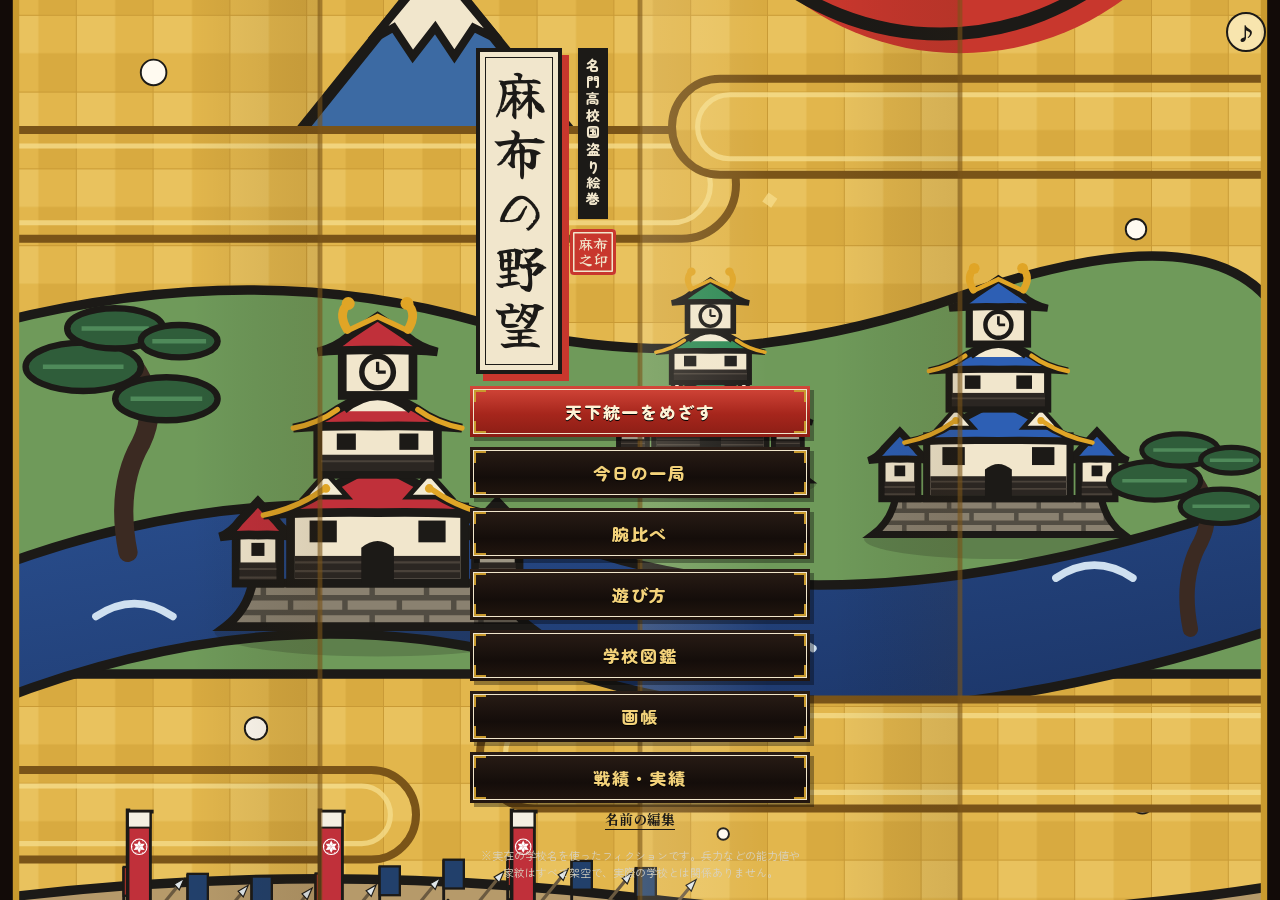
==== commit c4618dc8: "画帳：集めた名場面（一枚絵の小さな絵、まだのものは影絵）・家の物語（遊びをまたいで残す）・実績を金屏風に貼って眺める。タイトルと戦績の画面から開ける（v137） Co-Authored-By: Cla" ====
--- a/index.html
+++ b/index.html
@@ -22,7 +22,7 @@
   <link rel="preconnect" href="https://fonts.googleapis.com">
   <link rel="preconnect" href="https://fonts.gstatic.com" crossorigin>
   <link rel="stylesheet" href="https://fonts.googleapis.com/css2?family=Yuji+Boku&family=Yuji+Syuku&family=Zen+Maru+Gothic:wght@500;700;900&family=Shippori+Mincho+B1:wght@600;800&display=swap">
-  <link rel="stylesheet" href="style.css?v=134">
+  <link rel="stylesheet" href="style.css?v=137">
 </head>
 <body>
   <!-- 読み込み中：筆文字が揃うまで、落款と「絵巻を広げています」 -->
@@ -129,39 +129,42 @@
     <div class="sheet"><div class="sheet-body" id="confirm-body"></div></div>
   </div>
 
-  <script src="js/data.js?v=134"></script>
-  <script src="js/game.js?v=134"></script>
-  <script src="js/events.js?v=134"></script>
-  <script src="js/history.js?v=134"></script>
-  <script src="js/battle.js?v=134"></script>
-  <script src="js/schemes.js?v=134"></script>
-  <script src="js/diplo.js?v=134"></script>
-  <script src="js/debate.js?v=134"></script>
-  <script src="js/taishi.js?v=134"></script>
-  <script src="js/scenario.js?v=134"></script>
-  <script src="js/jinkei.js?v=134"></script>
-  <script src="js/sekigahara.js?v=134"></script>
-  <script src="js/talk.js?v=134"></script>
-  <script src="js/story.js?v=134"></script>
-  <script src="js/mission.js?v=134"></script>
-  <script src="js/strategy.js?v=134"></script>
-  <script src="js/vassal.js?v=134"></script>
-  <script src="js/gakko.js?v=134"></script>
-  <script src="js/variant.js?v=134"></script>
-  <script src="js/cards.js?v=134"></script>
-  <script src="js/growth.js?v=134"></script>
-  <script src="js/policy.js?v=134"></script>
-  <script src="js/records.js?v=134"></script>
-  <script src="js/saves.js?v=134"></script>
-  <script src="js/art.js?v=134"></script>
-  <script src="js/ukiyo.js?v=134"></script>
-  <script src="js/portrait.js?v=134"></script>
-  <script src="js/sound.js?v=134"></script>
-  <script src="js/share.js?v=134"></script>
-  <script src="js/ui.js?v=134"></script>
-  <script src="js/ude.js?v=134"></script>
-  <script src="js/seki-ui.js?v=134"></script>
-  <script src="js/daily.js?v=134"></script>
-  <script src="js/lords.js?v=134"></script>
+  <script src="js/data.js?v=137"></script>
+  <script src="js/game.js?v=137"></script>
+  <script src="js/events.js?v=137"></script>
+  <script src="js/history.js?v=137"></script>
+  <script src="js/battle.js?v=137"></script>
+  <script src="js/schemes.js?v=137"></script>
+  <script src="js/diplo.js?v=137"></script>
+  <script src="js/debate.js?v=137"></script>
+  <script src="js/taishi.js?v=137"></script>
+  <script src="js/scenario.js?v=137"></script>
+  <script src="js/jinkei.js?v=137"></script>
+  <script src="js/sekigahara.js?v=137"></script>
+  <script src="js/talk.js?v=137"></script>
+  <script src="js/story.js?v=137"></script>
+  <script src="js/mission.js?v=137"></script>
+  <script src="js/strategy.js?v=137"></script>
+  <script src="js/vassal.js?v=137"></script>
+  <script src="js/gakko.js?v=137"></script>
+  <script src="js/variant.js?v=137"></script>
+  <script src="js/cards.js?v=137"></script>
+  <script src="js/growth.js?v=137"></script>
+  <script src="js/policy.js?v=137"></script>
+  <script src="js/records.js?v=137"></script>
+  <script src="js/saves.js?v=137"></script>
+  <script src="js/art.js?v=137"></script>
+  <script src="js/ukiyo.js?v=137"></script>
+  <script src="js/portrait.js?v=137"></script>
+  <script src="js/sound.js?v=137"></script>
+  <script src="js/share.js?v=137"></script>
+  <script src="js/ui.js?v=137"></script>
+  <script src="js/ude.js?v=137"></script>
+  <script src="js/seki-ui.js?v=137"></script>
+  <script src="js/daily.js?v=137"></script>
+  <script src="js/lords.js?v=137"></script>
+  <script src="js/meiba2.js?v=137"></script>
+  <script src="js/hyaku.js?v=137"></script>
+  <script src="js/gacho.js?v=137"></script>
 </body>
 </html>
--- a/style.css
+++ b/style.css
@@ -3076,3 +3076,26 @@
 .stat .sbar u { display: block; height: 100%; background: var(--red); text-decoration: none; }
 .stat .sbar.def u { background: #3c6aa3; }
 .stat .sbar.eco u { background: #c99a2e; }
+
+/* ---------- 画帳（v137） ---------- */
+.gc-tabs { display: grid; grid-template-columns: repeat(3, 1fr); gap: 0; margin: 0 0 12px; border: 2px solid var(--ink); }
+.gc-tabs button { font: 400 15px var(--brush); padding: 8px 4px; background: rgba(255, 250, 235, 0.85); border: 0; cursor: pointer; }
+.gc-tabs button.on { color: #f3d27a; background: var(--lacquer); }
+.gc-grid { display: grid; grid-template-columns: repeat(auto-fill, minmax(150px, 1fr)); gap: 10px; }
+.gc-tile { display: grid; gap: 2px; padding: 6px; text-align: center; font: inherit; color: var(--ink); background: #fbf4e2; border: 2px solid var(--ink); box-shadow: 3px 3px 0 rgba(58, 36, 8, 0.45); }
+.gc-tile.got { cursor: pointer; box-shadow: inset 0 0 0 2px #c99a2e, 3px 3px 0 rgba(58, 36, 8, 0.45); }
+.gc-tile.got:hover { transform: translateY(-2px); }
+.gc-art svg { display: block; width: 100%; height: auto; }
+.gc-art.shadow { filter: brightness(0) opacity(0.35); }
+.gc-tile b { font-family: var(--brush); font-weight: 400; font-size: 16px; }
+.gc-tile small { font-size: 10.5px; opacity: 0.8; }
+.gc-story { display: grid; gap: 8px; }
+.gc-chap { display: grid; grid-template-columns: auto 1fr; gap: 0 10px; padding: 8px 12px; background: rgba(255, 250, 235, 0.6); border: 2px dashed rgba(0, 0, 0, 0.3); }
+.gc-chap.got { background: #fbf4e2; border: 2px solid var(--ink); box-shadow: inset 0 0 0 2px #c99a2e; }
+.gc-chap span { grid-row: span 2; font-family: var(--brush); color: var(--red); align-self: center; }
+.gc-chap b { font-family: var(--mincho); font-size: 16px; }
+.gc-chap small { font-size: 11px; opacity: 0.8; }
+.gc-falls { display: flex; flex-wrap: wrap; gap: 8px; }
+.gc-falls span { display: inline-flex; align-items: center; gap: 4px; padding: 4px 8px; background: #fbf4e2; border: 1.5px solid var(--ink); font-size: 13px; }
+.gc-big { text-align: center; }
+.gc-big svg { width: 100%; max-width: 480px; height: auto; border: 3px solid var(--ink); }
